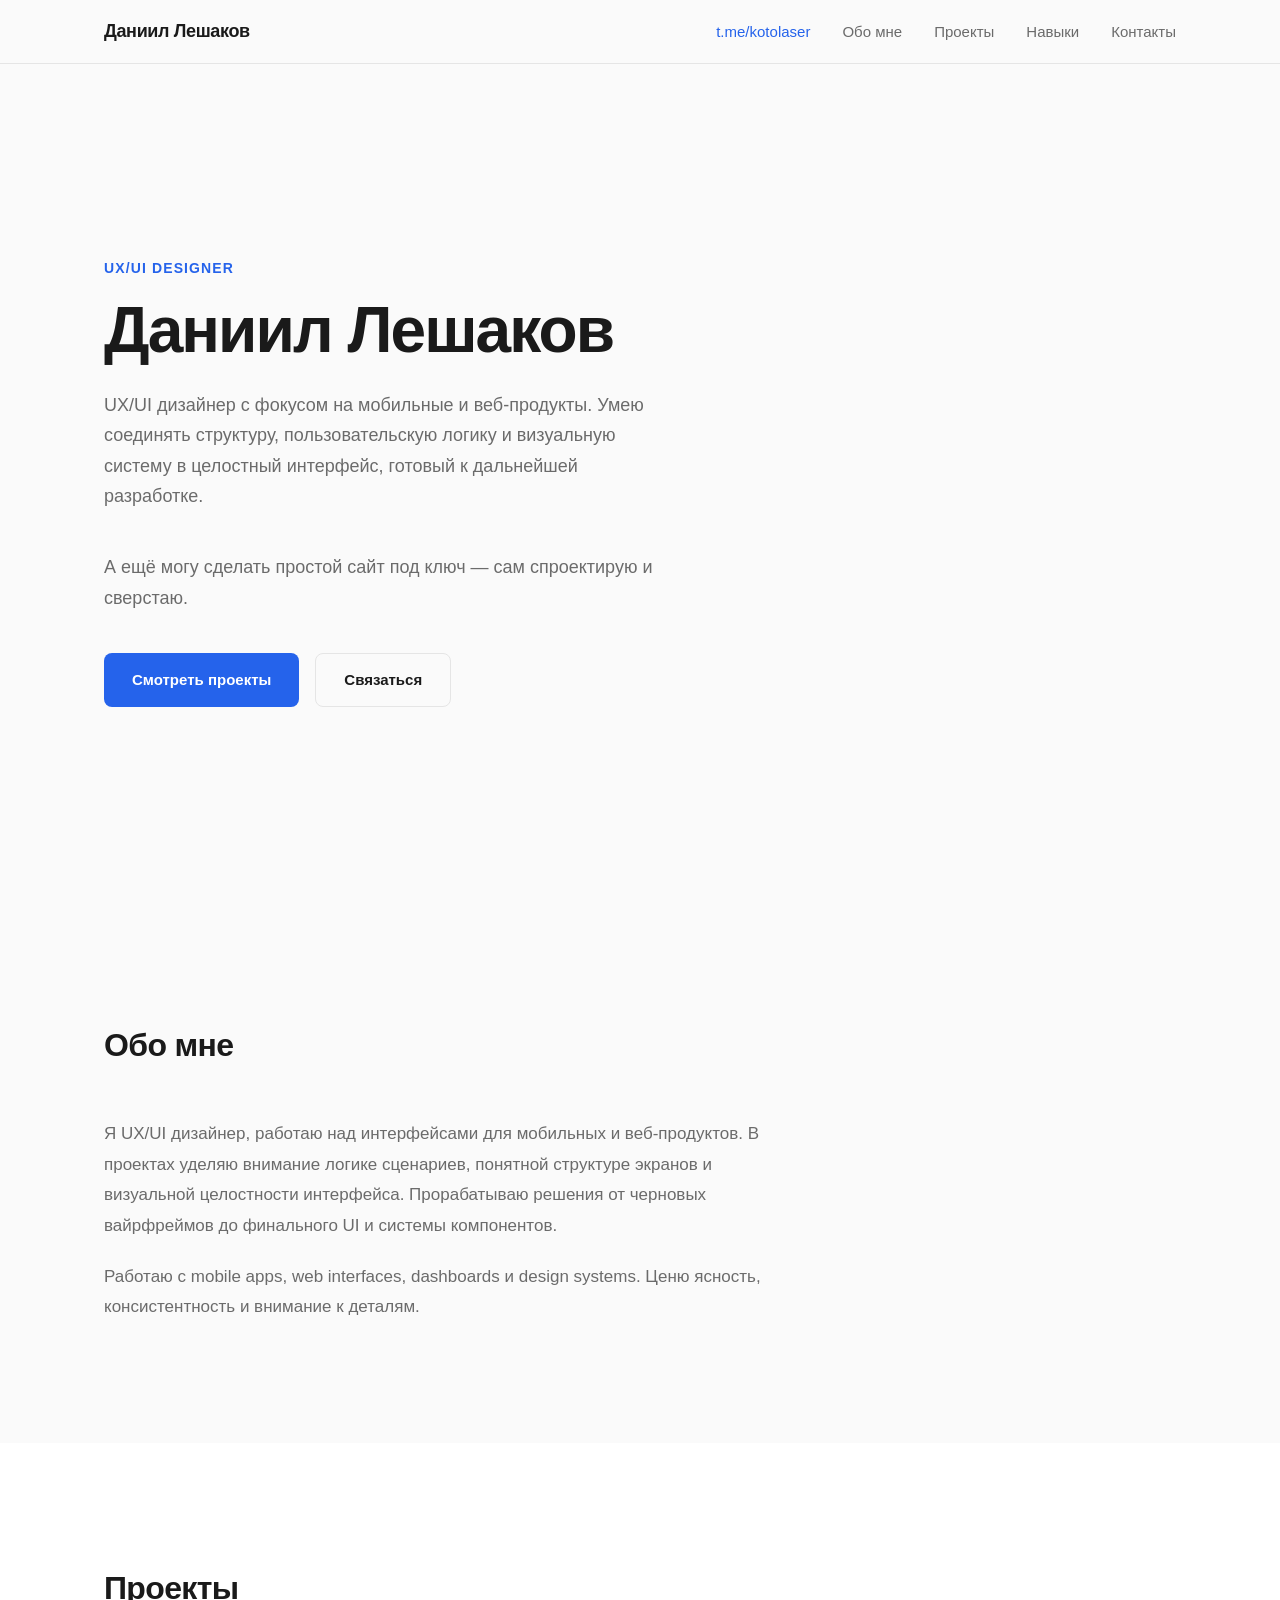
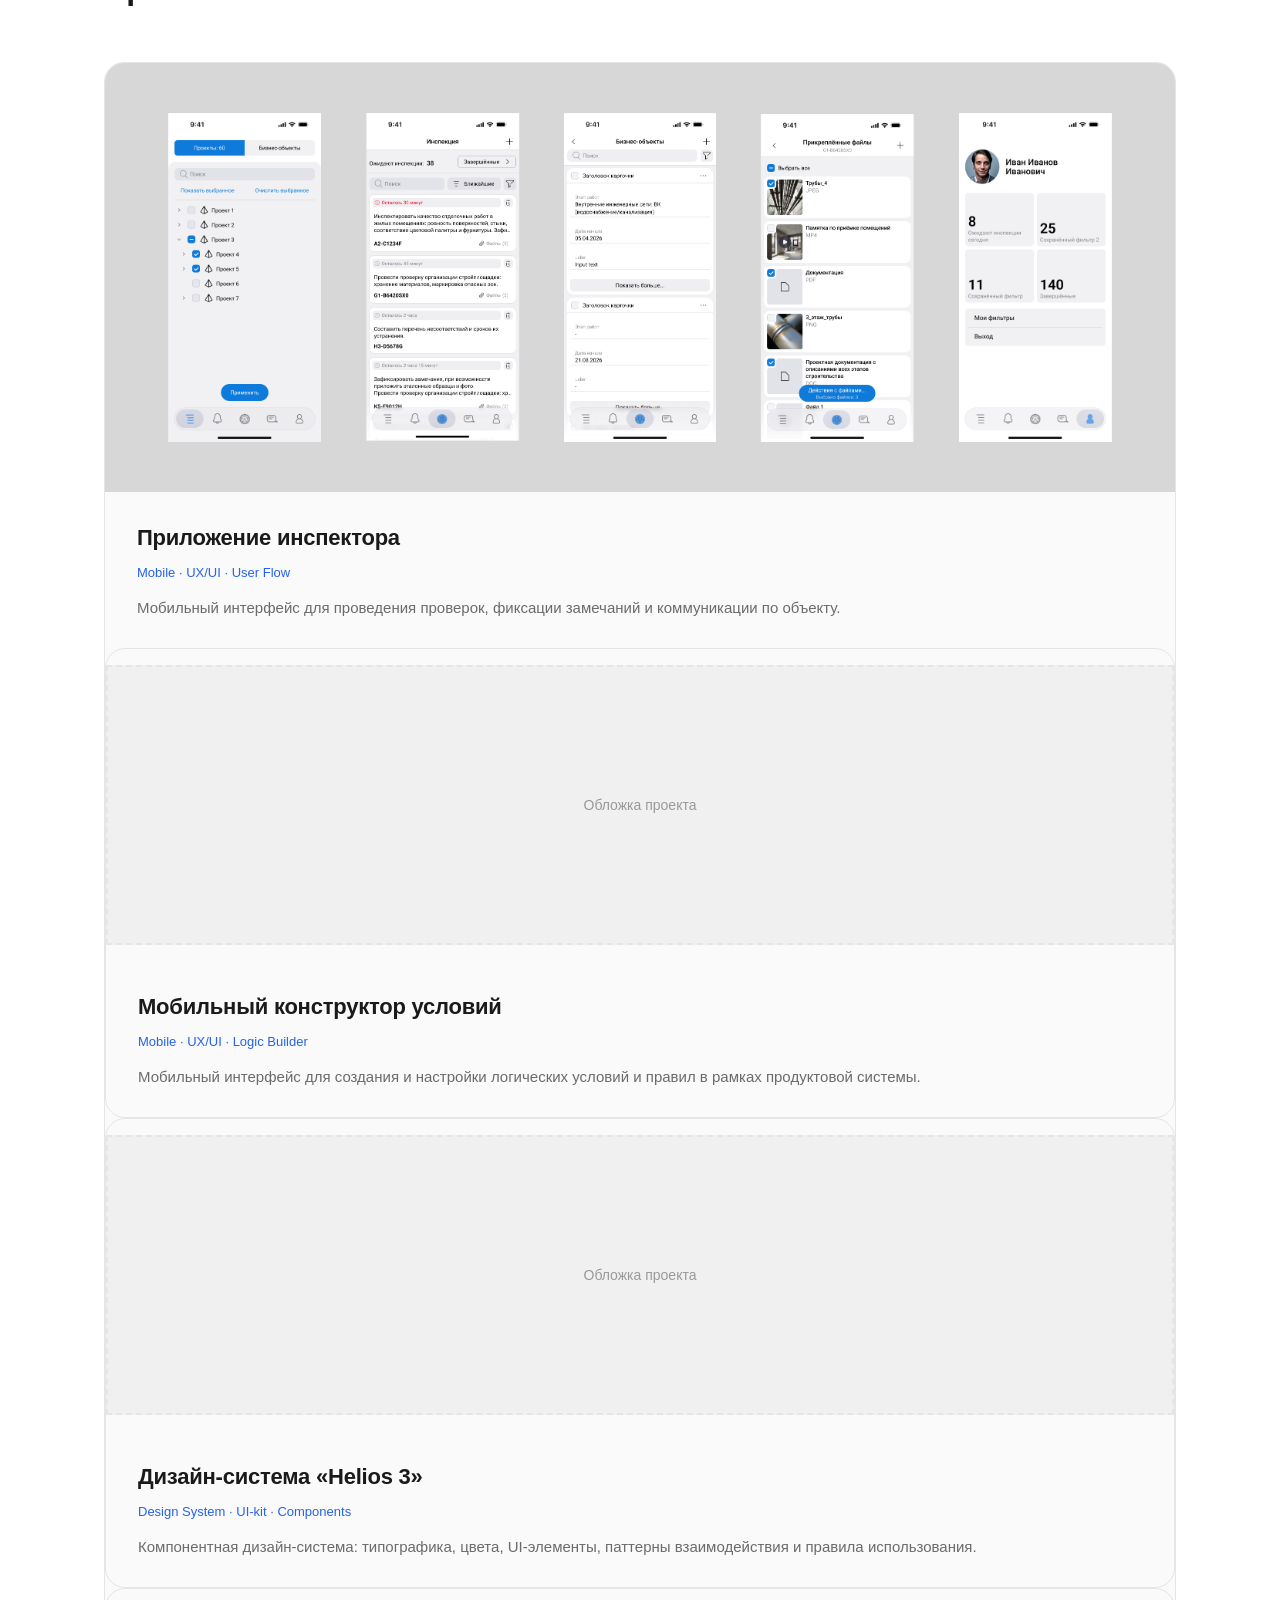
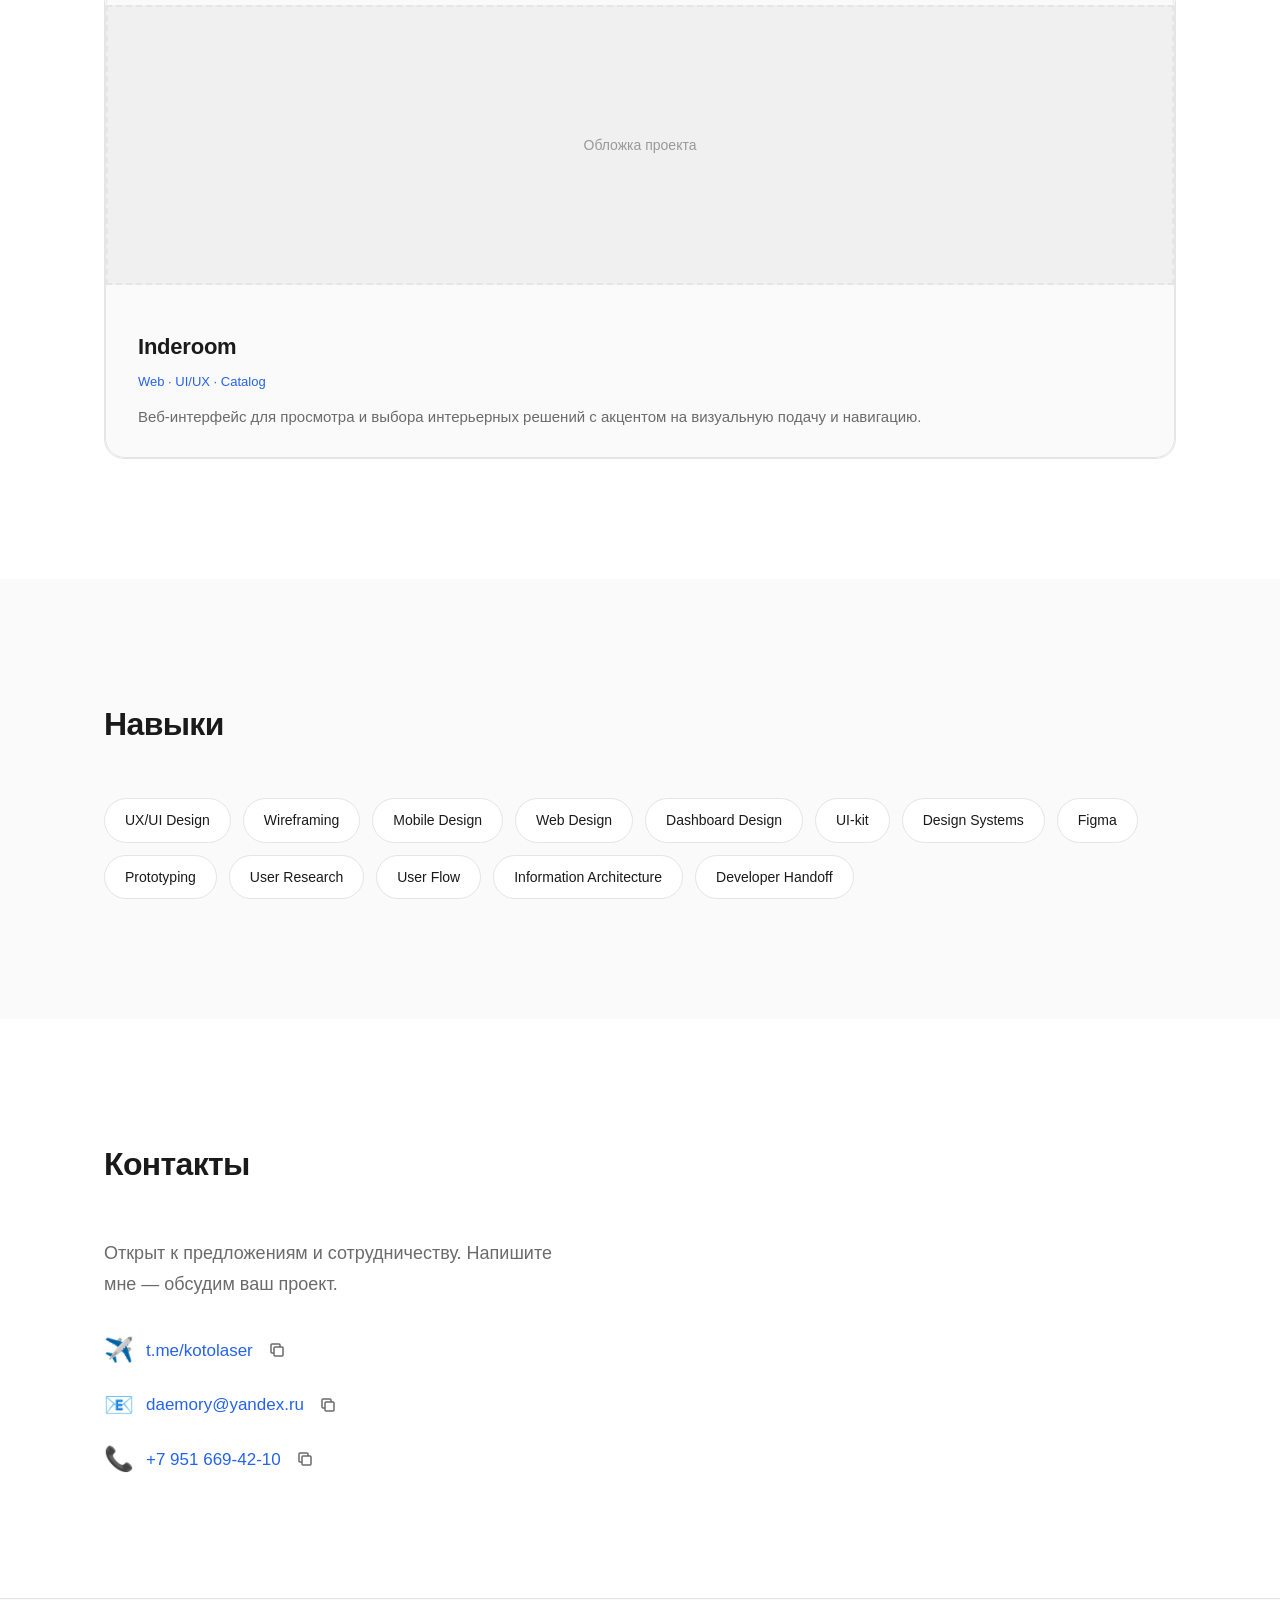
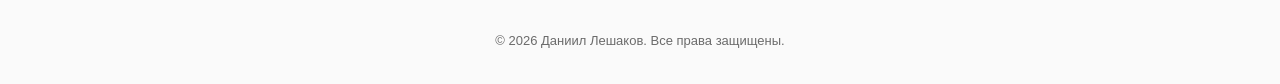
==== index.html @ 98c0d06c "Вставка картинок в кейс инспектора, стиль крестика лайтбокса под фуллскрин-иконку" ====
<!DOCTYPE html>
<html lang="ru">
<head>
  <meta charset="UTF-8">
  <meta name="viewport" content="width=device-width, initial-scale=1.0">
  <title>Даниил Лешаков — UX/UI Дизайнер</title>
  <link rel="stylesheet" href="styles.css">
</head>
<body>

  <!-- Navigation -->
  <nav class="nav" id="nav">
    <div class="nav__container">
      <a href="#hero" class="nav__logo">Даниил Лешаков</a>
      <ul class="nav__links" id="navLinks">
        <li><a href="https://t.me/kotolaser" target="_blank" rel="noopener" class="nav__link--accent">t.me/kotolaser</a></li>
        <li><a href="#about">Обо мне</a></li>
        <li><a href="#projects">Проекты</a></li>
        <li><a href="#skills">Навыки</a></li>
        <li><a href="#contacts">Контакты</a></li>
      </ul>
      <button class="nav__burger" id="navBurger" aria-label="Меню">
        <span></span>
        <span></span>
        <span></span>
      </button>
    </div>
  </nav>

  <!-- Hero -->
  <section class="hero" id="hero">
    <div class="hero__container">
      <p class="hero__label fade-in">UX/UI Designer</p>
      <h1 class="hero__title fade-in">Даниил Лешаков</h1>
      <p class="hero__desc fade-in">
        UX/UI дизайнер с фокусом на мобильные и веб-продукты.
        Умею соединять структуру, пользовательскую логику и визуальную систему
        в целостный интерфейс, готовый к дальнейшей разработке.
      </p>
      <p class="hero__desc fade-in">
        А ещё могу сделать простой сайт под ключ — сам спроектирую и сверстаю.
      </p>
      <div class="hero__actions fade-in">
        <a href="#projects" class="btn btn--primary">Смотреть проекты</a>
        <a href="#contacts" class="btn btn--outline">Связаться</a>
      </div>
    </div>
  </section>

  <!-- About -->
  <section class="about" id="about">
    <div class="container">
      <h2 class="section-title fade-in">Обо мне</h2>
      <div class="about__content fade-in">
        <p>
          Я UX/UI дизайнер, работаю над интерфейсами для мобильных и веб-продуктов.
          В проектах уделяю внимание логике сценариев, понятной структуре экранов
          и визуальной целостности интерфейса. Прорабатываю решения от черновых
          вайрфреймов до финального UI и системы компонентов.
        </p>
        <p>
          Работаю с mobile apps, web interfaces, dashboards и design systems.
          Ценю ясность, консистентность и внимание к деталям.
        </p>
      </div>
    </div>
  </section>

  <!-- Projects -->
  <section class="projects" id="projects">
    <div class="container">
      <h2 class="section-title fade-in">Проекты</h2>
      <div class="projects__grid">

        <!-- Project 1: Inspector App -->
        <div class="project-card fade-in" data-project="inspector">
          <div class="project-card__preview">
            <img src="img/case/inspector/Inspection cover.png" alt="Приложение инспектора">
          </div>
          <div class="project-card__info">
            <h3 class="project-card__title">Приложение инспектора</h3>
            <p class="project-card__tags">Mobile · UX/UI · User Flow</p>
            <p class="project-card__desc">
              Мобильный интерфейс для проведения проверок, фиксации замечаний
              и коммуникации по объекту.
            </p>
          </div>
          <div class="project-card__case" id="case-inspector">
            <div class="case">
              <div class="case__block">
                <h3 class="case__heading">Project Overview</h3>
                <p><strong>Приложение инспектора</strong> — мобильный интерфейс для проведения проверок, фиксации замечаний и коммуникации по объекту. Проект сфокусирован на полевом сценарии работы: пользователь должен быстро открыть задачу, изучить детали, зафиксировать проблему, прикрепить фотографии и продолжить обсуждение внутри приложения.</p>
                <p>Приложение построено на базе существующей ERP-системы, которая изначально работала только на десктопе. Моя задача — взять заложенную в ней логику продукта и на её основе спроектировать мобильное приложение под конкретный кейс заказчика.</p>
                <img data-src="img/case/inspector/Inspection more frames.png" alt="Общий вид приложения">
              </div>

              <div class="case__block">
                <h3 class="case__heading">Product Goal</h3>
                <p>Создать понятный и быстрый мобильный инструмент для инспектора, который помогает работать с проверками на месте: просматривать задачи, переходить в карточки, фиксировать результаты, добавлять визуальные материалы и отслеживать дальнейшую коммуникацию по замечаниям.</p>
              </div>

              <div class="case__block">
                <h3 class="case__heading">Design Task</h3>
                <p>Воплотить сценарий инспекции в мобильном интерфейсе. Сделать работу быстрой, а информацию - легко считываемой. Объединить в одном приложении несколько процессов: работу с задачами, фотофиксацию, просмотр деталей и коммуникацию.</p>
              </div>

              <div class="case__block">
                <h3 class="case__heading">My Role</h3>
                <ul>
                  <li>Собрал логику ключевых пользовательских сценариев</li>
                  <li>
                    Адаптировал логику десктопной ERP-системы в мобайл:
                    <ul>
                      <li>Бизнес-объекты — списком и фильтр задач по ним</li>
                      <li>Чаты</li>
                      <li>Просмотр файлов</li>
                    </ul>
                  </li>
                  <li>Добавил сценарий инспекции к адаптированным разделам системы</li>
                  <li>Спроектировал сценарий фотофиксации</li>
                  <li>Создал мобильные компоненты</li>
                  <li>Оформил взаимодействие с чатами</li>
                  <li>Собрал финальный UI мобильного приложения</li>
                </ul>
              </div>

              <div class="case__block">
                <h3 class="case__heading">Взаимодействие</h3>
                <ul>
                  <li><strong>Разработка:</strong> лид кор-команды — верифицировал структуру на предмет соответствия логике продукта, на базе которого делалась мобильная версия.</li>
                  <li><strong>Дизайн:</strong> лид дизайна — согласовывал UX, визуал и логику на соответствие сценариям, проверял качество адаптации.</li>
                  <li><strong>Дизайн-система:</strong> разработчик дизайн-системы — координация по мобильным компонентам.</li>
                  <li><strong>Менеджмент:</strong> согласовывал результаты на каждом этапе проекта.</li>
                </ul>
                <p>Раздел профиля и уведомлений реализовывался другим дизайнером после меня — эти экраны в кейсе не представлены.</p>
              </div>

              <div class="case__block">
                <h3 class="case__heading">User Flow</h3>
                <div class="flow-steps">
                  <div class="flow-step">
                    <div class="flow-step__number">1</div>
                    <div class="flow-step__body">
                      <h4 class="flow-step__title">Список задач</h4>
                      <p class="flow-step__desc">Просмотр активных проверок и выбор нужной</p>
                    </div>
                  </div>
                  <div class="flow-step">
                    <div class="flow-step__number">2</div>
                    <div class="flow-step__body">
                      <h4 class="flow-step__title">Карточка проверки</h4>
                      <p class="flow-step__desc">Детали, статус и связанные действия</p>
                    </div>
                  </div>
                  <div class="flow-step">
                    <div class="flow-step__number">3</div>
                    <div class="flow-step__body">
                      <h4 class="flow-step__title">Добавление замечания</h4>
                      <p class="flow-step__desc">Фиксация результата по пункту проверки</p>
                    </div>
                  </div>
                  <div class="flow-step">
                    <div class="flow-step__number">4</div>
                    <div class="flow-step__body">
                      <h4 class="flow-step__title">Фотофиксация</h4>
                      <div class="flow-step__branches">
                        <span class="flow-step__branch">📷 Камера</span>
                        <span class="flow-step__branch">🖼 Галерея</span>
                      </div>
                    </div>
                  </div>
                  <div class="flow-step">
                    <div class="flow-step__number">5</div>
                    <div class="flow-step__body">
                      <h4 class="flow-step__title">Подтверждение и сохранение</h4>
                      <p class="flow-step__desc">Вложение прикрепляется к замечанию</p>
                    </div>
                  </div>
                  <div class="flow-step flow-step--final">
                    <div class="flow-step__number">6</div>
                    <div class="flow-step__body">
                      <h4 class="flow-step__title">Обсуждение в комментариях</h4>
                      <p class="flow-step__desc">Коммуникация внутри контекста задачи</p>
                    </div>
                  </div>
                </div>
              </div>

              <div class="case__block">
                <h3 class="case__heading">Information Architecture</h3>
                <div class="case__grid-2">
                  <div>
                    <h4>Рабочие задачи</h4>
                    <ul>
                      <li>Список задач / замечаний</li>
                      <li>Переключение между состояниями</li>
                      <li>Переход в карточку</li>
                    </ul>
                  </div>
                  <div>
                    <h4>Карточка проверки</h4>
                    <ul>
                      <li>Основная информация</li>
                      <li>Описание и статус</li>
                      <li>Связанные действия</li>
                      <li>Комментарии</li>
                    </ul>
                  </div>
                  <div>
                    <h4>Работа с вложениями</h4>
                    <ul>
                      <li>Запуск камеры</li>
                      <li>Выбор из галереи</li>
                      <li>Просмотр файлов</li>
                      <li>Подтверждение добавления</li>
                    </ul>
                  </div>
                  <div>
                    <h4>Коммуникация</h4>
                    <ul>
                      <li>Список чатов</li>
                      <li>Диалог</li>
                      <li>Обсуждение по задаче</li>
                    </ul>
                </div>
              </div>

              <div class="case__block">
                <h3 class="case__heading">Key Scenarios</h3>
                <div class="case__grid-2">
                  <div>
                    <h4>Работа с задачей</h4>
                    <p>Инспектор открывает список задач, выбирает проверку и переходит в карточку с деталями, статусом и связанной информацией.</p>
                  </div>
                  <div>
                    <h4>Фиксация замечания</h4>
                    <p>Из карточки пользователь добавляет замечание, вносит информацию по результату проверки и сохраняет её в контексте задачи.</p>
                  </div>
                  <div>
                    <h4>Фотофиксация</h4>
                    <p>Пользователь прикладывает изображения через камеру или галерею, чтобы зафиксировать проблему визуально в момент осмотра.</p>
                  </div>
                  <div>
                    <h4>Коммуникация</h4>
                    <p>После фиксации замечания пользователь продолжает обсуждение внутри интерфейса, используя комментарии или чат.</p>
                  </div>
                </div>
                <img data-src="img/case/inspector/inspection key frames.png" alt="Ключевые экраны">
              </div>

              <div class="case__block">
                <h3 class="case__heading">UX Decisions</h3>
                <ul>
                  <li><strong>Быстрый доступ к действиям</strong> — основные действия доступны без длинных переходов и лишних уровней навигации</li>
                  <li><strong>Понятная структура экранов</strong> — каждый экран решает конкретную задачу: просмотр, фиксация, вложения или коммуникация</li>
                  <li><strong>Поддержка полевого сценария</strong> — интерфейс для использования в движении: читаемость, простая иерархия, короткие действия</li>
                  <li><strong>Связь задачи и обсуждения</strong> — коммуникация встроена в рабочий процесс, не существует отдельно от контекста</li>
                  <li><strong>Фото как часть процесса</strong> — добавление изображений не вторичная функция, а ключевой элемент фиксации результата</li>
                </ul>
              </div>

              <div class="case__block">
                <h3 class="case__heading">Outcome</h3>
                <p>Мобильный интерфейс, объединяющий несколько рабочих процессов инспектора в одном сценарии: просмотр задач, переход в карточку, фиксацию замечаний, добавление фотографий и дальнейшую коммуникацию по объекту. Проект показывает работу не только с визуальной частью, но и с логикой взаимодействия, последовательностью действий и организацией мобильного рабочего процесса.</p>
                <img data-src="img/case/inspector/inspection mobile full.png" alt="Финальный UI — Приложение инспектора">
              </div>

              <button class="case__collapse-btn" type="button">Свернуть</button>
            </div>
          </div>
        </div>

        <!-- Project 2: Mobile Constructor -->
        <div class="project-card fade-in" data-project="constructor">
          <div class="project-card__preview">
            <div class="placeholder placeholder--wide placeholder--cover">
              <span>Обложка проекта</span>
            </div>
          </div>
          <div class="project-card__info">
            <h3 class="project-card__title">Мобильный конструктор условий</h3>
            <p class="project-card__tags">Mobile · UX/UI · Logic Builder</p>
            <p class="project-card__desc">
              Мобильный интерфейс для создания и настройки логических условий
              и правил в рамках продуктовой системы.
            </p>
          </div>
          <div class="project-card__case" id="case-constructor">
            <div class="case">
              <div class="case__block">
                <h3 class="case__heading">О проекте</h3>
                <p>Проект мобильного интерфейса для конструирования логических условий. Пользователь создаёт правила и условия через визуальный интерфейс, без необходимости писать код.</p>
                <div class="placeholder placeholder--wide"><span>Общий вид приложения</span></div>
              </div>
              <div class="case__block">
                <h3 class="case__heading">Задача</h3>
                <p>Спроектировать понятный мобильный интерфейс для создания сложных логических конструкций. Сделать процесс настройки условий интуитивным и доступным для пользователей без технического бэкграунда.</p>
              </div>
              <div class="case__block">
                <h3 class="case__heading">Моя роль</h3>
                <ul>
                  <li>Проработал структуру экранов конструктора</li>
                  <li>Собрал логику добавления и редактирования условий</li>
                  <li>Спроектировал визуальный язык блоков и связей</li>
                  <li>Оформил финальный UI</li>
                </ul>
              </div>
              <div class="case__block">
                <h3 class="case__heading">Решение</h3>
                <p>Интерфейс построен на принципе визуальных блоков: каждое условие — отдельный элемент, который можно добавить, изменить или удалить. Логические операторы (И, ИЛИ) связывают блоки в единую структуру. Навигация между уровнями вложенности реализована через переходы между экранами.</p>
                <div class="placeholder placeholder--wide"><span>Ключевые экраны</span></div>
              </div>
              <div class="case__block">
                <h3 class="case__heading">Результат</h3>
                <p>Получился мобильный конструктор, в котором пользователь может последовательно создавать и редактировать логические условия без перегруженного интерфейса. Структура экранов поддерживает как простые, так и вложенные сценарии.</p>
              </div>

              <button class="case__collapse-btn" type="button">Свернуть</button>
            </div>
          </div>
        </div>

        <!-- Project 3: Helios 3 Design System -->
        <div class="project-card fade-in" data-project="helios">
          <div class="project-card__preview">
            <div class="placeholder placeholder--wide placeholder--cover">
              <span>Обложка проекта</span>
            </div>
          </div>
          <div class="project-card__info">
            <h3 class="project-card__title">Дизайн-система «Helios 3»</h3>
            <p class="project-card__tags">Design System · UI-kit · Components</p>
            <p class="project-card__desc">
              Компонентная дизайн-система: типографика, цвета, UI-элементы,
              паттерны взаимодействия и правила использования.
            </p>
          </div>
          <div class="project-card__case" id="case-helios">
            <div class="case">
              <div class="case__block">
                <h3 class="case__heading">О проекте</h3>
                <p>Дизайн-система «Helios 3» — набор компонентов, правил и паттернов для обеспечения визуальной целостности продуктов. Система покрывает типографику, цветовую палитру, UI-элементы и их состояния.</p>
                <div class="placeholder placeholder--wide"><span>Обзор системы</span></div>
              </div>
              <div class="case__block">
                <h3 class="case__heading">Задача</h3>
                <p>Создать единую систему компонентов, которая обеспечит консистентность интерфейсов, ускорит разработку новых экранов и упростит передачу макетов в разработку.</p>
              </div>
              <div class="case__block">
                <h3 class="case__heading">Моя роль</h3>
                <ul>
                  <li>Определил набор базовых компонентов</li>
                  <li>Разработал цветовую палитру и типографическую шкалу</li>
                  <li>Собрал UI-kit с состояниями элементов</li>
                  <li>Описал правила использования компонентов</li>
                </ul>
              </div>
              <div class="case__block">
                <h3 class="case__heading">Состав системы</h3>
                <div class="case__grid-2">
                  <div>
                    <h4>Типографика</h4>
                    <p>Иерархия заголовков, основной текст, вспомогательные стили, размеры и межстрочные интервалы.</p>
                  </div>
                  <div>
                    <h4>Цветовая палитра</h4>
                    <p>Основные, акцентные, семантические и нейтральные цвета с вариантами для светлой и тёмной тем.</p>
                  </div>
                  <div>
                    <h4>Компоненты</h4>
                    <p>Кнопки, поля ввода, карточки, навигация, модальные окна, тосты, чекбоксы, радиокнопки.</p>
                  </div>
                  <div>
                    <h4>Паттерны</h4>
                    <p>Формы, списки, таблицы, дашборды — типовые layouts и правила их построения.</p>
                  </div>
                </div>
                <div class="placeholder placeholder--wide"><span>UI-kit и компоненты</span></div>
              </div>
              <div class="case__block">
                <h3 class="case__heading">Результат</h3>
                <p>Система компонентов, которая обеспечивает визуальную целостность продуктов, ускоряет создание новых экранов и упрощает коммуникацию между дизайном и разработкой.</p>
              </div>

              <button class="case__collapse-btn" type="button">Свернуть</button>
            </div>
          </div>
        </div>

        <!-- Project 4: Inderoom -->
        <div class="project-card fade-in" data-project="inderoom">
          <div class="project-card__preview">
            <div class="placeholder placeholder--wide placeholder--cover">
              <span>Обложка проекта</span>
            </div>
          </div>
          <div class="project-card__info">
            <h3 class="project-card__title">Inderoom</h3>
            <p class="project-card__tags">Web · UI/UX · Catalog</p>
            <p class="project-card__desc">
              Веб-интерфейс для просмотра и выбора интерьерных решений
              с акцентом на визуальную подачу и навигацию.
            </p>
          </div>
          <div class="project-card__case" id="case-inderoom">
            <div class="case">
              <div class="case__block">
                <h3 class="case__heading">О проекте</h3>
                <p>Веб-проект с визуально насыщенной подачей контента. Интерфейс для просмотра, выбора и сравнения интерьерных решений с акцентом на визуальную подачу и удобную навигацию.</p>
                <div class="placeholder placeholder--wide"><span>Главная страница</span></div>
              </div>
              <div class="case__block">
                <h3 class="case__heading">Задача</h3>
                <p>Организовать контент так, чтобы пользователю было удобно просматривать подборки, переходить между категориями и быстро находить нужные решения без перегруженного интерфейса.</p>
              </div>
              <div class="case__block">
                <h3 class="case__heading">Моя роль</h3>
                <ul>
                  <li>Проработал структуру страниц</li>
                  <li>Выстроил логику каталога и карточек</li>
                  <li>Работал с визуальной иерархией</li>
                  <li>Оформил ключевые UI-блоки</li>
                </ul>
              </div>
              <div class="case__block">
                <h3 class="case__heading">Решение</h3>
                <p>Фокус на визуальной подаче контента, структуре карточек, читаемой композиции страниц и удобной навигации между разделами. Интерфейс достаточно нейтральный, чтобы акцент оставался на контенте, но при этом целостный и современный по визуальному языку.</p>
                <div class="placeholder placeholder--wide"><span>Каталог и карточки</span></div>
              </div>
              <div class="case__block">
                <h3 class="case__heading">Результат</h3>
                <p>Интерфейс, в котором визуальный контент подан аккуратно и системно, а сценарий просмотра и выбора выглядит понятным и последовательным.</p>
              </div>

              <button class="case__collapse-btn" type="button">Свернуть</button>
            </div>
          </div>
        </div>

      </div>
    </div>
  </section>

  <!-- Skills -->
  <section class="skills" id="skills">
    <div class="container">
      <h2 class="section-title fade-in">Навыки</h2>
      <div class="skills__grid fade-in">
        <span class="skill-tag">UX/UI Design</span>
        <span class="skill-tag">Wireframing</span>
        <span class="skill-tag">Mobile Design</span>
        <span class="skill-tag">Web Design</span>
        <span class="skill-tag">Dashboard Design</span>
        <span class="skill-tag">UI-kit</span>
        <span class="skill-tag">Design Systems</span>
        <span class="skill-tag">Figma</span>
        <span class="skill-tag">Prototyping</span>
        <span class="skill-tag">User Research</span>
        <span class="skill-tag">User Flow</span>
        <span class="skill-tag">Information Architecture</span>
        <span class="skill-tag">Developer Handoff</span>
      </div>
    </div>
  </section>

  <!-- Contacts -->
  <section class="contacts" id="contacts">
    <div class="container">
      <h2 class="section-title fade-in">Контакты</h2>
      <div class="contacts__content fade-in">
        <p class="contacts__text">
          Открыт к предложениям и сотрудничеству.
          Напишите мне — обсудим ваш проект.
        </p>
        <div class="contacts__links">
          <div class="contact-row">
            <a href="https://t.me/kotolaser" target="_blank" rel="noopener" class="contact-link">
              <span class="contact-link__icon">✈️</span>
              <span>t.me/kotolaser</span>
            </a>
            <button class="copy-btn" data-copy="t.me/kotolaser" aria-label="Копировать Telegram">
              <svg class="copy-icon" width="16" height="16" viewBox="0 0 16 16" fill="none" xmlns="http://www.w3.org/2000/svg">
                <rect x="5" y="5" width="9" height="9" rx="1" stroke="currentColor" stroke-width="1.5"/>
                <path d="M11 5V3C11 2.44772 10.5523 2 10 2H3C2.44772 2 2 2.44772 2 3V10C2 10.5523 2.44772 11 3 11H5" stroke="currentColor" stroke-width="1.5"/>
              </svg>
              <svg class="check-icon" width="16" height="16" viewBox="0 0 16 16" fill="none" xmlns="http://www.w3.org/2000/svg" style="display:none">
                <path d="M3 8L6.5 11.5L13 4.5" stroke="currentColor" stroke-width="1.5" stroke-linecap="round" stroke-linejoin="round"/>
              </svg>
            </button>
          </div>
          <div class="contact-row">
            <a href="mailto:daemory@yandex.ru" class="contact-link">
              <span class="contact-link__icon">📧</span>
              <span>daemory@yandex.ru</span>
            </a>
            <button class="copy-btn" data-copy="daemory@yandex.ru" aria-label="Копировать email">
              <svg class="copy-icon" width="16" height="16" viewBox="0 0 16 16" fill="none" xmlns="http://www.w3.org/2000/svg">
                <rect x="5" y="5" width="9" height="9" rx="1" stroke="currentColor" stroke-width="1.5"/>
                <path d="M11 5V3C11 2.44772 10.5523 2 10 2H3C2.44772 2 2 2.44772 2 3V10C2 10.5523 2.44772 11 3 11H5" stroke="currentColor" stroke-width="1.5"/>
              </svg>
              <svg class="check-icon" width="16" height="16" viewBox="0 0 16 16" fill="none" xmlns="http://www.w3.org/2000/svg" style="display:none">
                <path d="M3 8L6.5 11.5L13 4.5" stroke="currentColor" stroke-width="1.5" stroke-linecap="round" stroke-linejoin="round"/>
              </svg>
            </button>
          </div>
          <div class="contact-row">
            <a href="tel:+79516694210" class="contact-link">
              <span class="contact-link__icon">📞</span>
              <span>+7 951 669-42-10</span>
            </a>
            <button class="copy-btn" data-copy="+79516694210" aria-label="Копировать телефон">
              <svg class="copy-icon" width="16" height="16" viewBox="0 0 16 16" fill="none" xmlns="http://www.w3.org/2000/svg">
                <rect x="5" y="5" width="9" height="9" rx="1" stroke="currentColor" stroke-width="1.5"/>
                <path d="M11 5V3C11 2.44772 10.5523 2 10 2H3C2.44772 2 2 2.44772 2 3V10C2 10.5523 2.44772 11 3 11H5" stroke="currentColor" stroke-width="1.5"/>
              </svg>
              <svg class="check-icon" width="16" height="16" viewBox="0 0 16 16" fill="none" xmlns="http://www.w3.org/2000/svg" style="display:none">
                <path d="M3 8L6.5 11.5L13 4.5" stroke="currentColor" stroke-width="1.5" stroke-linecap="round" stroke-linejoin="round"/>
              </svg>
            </button>
          </div>
        </div>
      </div>
    </div>
  </section>

  <!-- Footer -->
  <footer class="footer">
    <div class="container">
      <p>&copy; 2026 Даниил Лешаков. Все права защищены.</p>
    </div>
  </footer>

  <!-- Lightbox -->
  <div class="lightbox" id="lightbox">
    <button class="lightbox__close" id="lightboxClose" type="button" aria-label="Закрыть">
      <svg width="24" height="24" viewBox="0 0 24 24" fill="none" stroke="currentColor" stroke-width="2.5" stroke-linecap="round">
        <line x1="18" y1="6" x2="6" y2="18"/>
        <line x1="6" y1="6" x2="18" y2="18"/>
      </svg>
    </button>
    <img class="lightbox__image" id="lightboxImage" src="" alt="">
  </div>

  <script src="script.js"></script>
</body>
</html>
---- styles.css ----
/* ===== Reset & Base ===== */
*,
*::before,
*::after {
  margin: 0;
  padding: 0;
  box-sizing: border-box;
}

:root {
  --color-bg: #FAFAFA;
  --color-surface: #FFFFFF;
  --color-text: #1A1A1A;
  --color-text-secondary: #6B6B6B;
  --color-accent: #2563EB;
  --color-accent-hover: #1D4ED8;
  --color-border: #E5E5E5;
  --color-placeholder: #F0F0F0;
  --color-placeholder-text: #999999;
  --font-stack: -apple-system, BlinkMacSystemFont, 'Segoe UI', Roboto, 'Helvetica Neue', Arial, sans-serif;
  --max-width: 1120px;
  --nav-height: 64px;
  --radius: 20px;
  --radius-sm: 8px;
  --transition: 0.3s ease;
}

html {
  scroll-behavior: smooth;
  scroll-padding-top: var(--nav-height);
}

body {
  font-family: var(--font-stack);
  background: var(--color-bg);
  color: var(--color-text);
  line-height: 1.6;
  -webkit-font-smoothing: antialiased;
  -moz-osx-font-smoothing: grayscale;
}

a {
  color: inherit;
  text-decoration: none;
}

ul {
  list-style: none;
}

img {
  max-width: 100%;
  display: block;
}

.container {
  max-width: var(--max-width);
  margin: 0 auto;
  padding: 0 24px;
}

.section-title {
  font-size: 2rem;
  font-weight: 700;
  letter-spacing: -0.02em;
  margin-bottom: 48px;
}

/* ===== Fade-in Animation ===== */
.fade-in {
  opacity: 0;
  transform: translateY(24px);
  transition: opacity 0.6s ease, transform 0.6s ease;
}

.fade-in.visible {
  opacity: 1;
  transform: translateY(0);
}

/* ===== Navigation ===== */
.nav {
  position: fixed;
  top: 0;
  left: 0;
  right: 0;
  height: var(--nav-height);
  background: rgba(250, 250, 250, 0.92);
  backdrop-filter: blur(12px);
  -webkit-backdrop-filter: blur(12px);
  border-bottom: 1px solid var(--color-border);
  z-index: 100;
  transition: box-shadow var(--transition);
}

.nav.scrolled {
  box-shadow: 0 1px 8px rgba(0, 0, 0, 0.06);
}

.nav__container {
  max-width: var(--max-width);
  margin: 0 auto;
  padding: 0 24px;
  display: flex;
  align-items: center;
  justify-content: space-between;
  height: 100%;
}

.nav__logo {
  font-size: 1.125rem;
  font-weight: 700;
  letter-spacing: -0.02em;
  color: var(--color-text);
}

.nav__links {
  display: flex;
  gap: 32px;
}

.nav__links a {
  font-size: 0.9375rem;
  font-weight: 500;
  color: var(--color-text-secondary);
  transition: color var(--transition);
}

.nav__links a:hover {
  color: var(--color-text);
}

.nav__link--accent {
  color: var(--color-accent) !important;
}

.nav__link--accent:hover {
  color: var(--color-accent-hover) !important;
}

.nav__burger {
  display: none;
  flex-direction: column;
  gap: 5px;
  background: none;
  border: none;
  cursor: pointer;
  padding: 4px;
}

.nav__burger span {
  display: block;
  width: 24px;
  height: 2px;
  background: var(--color-text);
  border-radius: 2px;
  transition: transform var(--transition), opacity var(--transition);
}

.nav__burger.active span:nth-child(1) {
  transform: translateY(7px) rotate(45deg);
}

.nav__burger.active span:nth-child(2) {
  opacity: 0;
}

.nav__burger.active span:nth-child(3) {
  transform: translateY(-7px) rotate(-45deg);
}

/* ===== Hero ===== */
.hero {
  min-height: 100vh;
  display: flex;
  align-items: center;
  padding-top: var(--nav-height);
}

.hero__container {
  max-width: var(--max-width);
  margin: 0 auto;
  padding: 0 24px;
  width: 100%;
}

.hero__label {
  font-size: 0.875rem;
  font-weight: 600;
  text-transform: uppercase;
  letter-spacing: 0.08em;
  color: var(--color-accent);
  margin-bottom: 16px;
}

.hero__title {
  font-size: clamp(2.5rem, 6vw, 4rem);
  font-weight: 700;
  letter-spacing: -0.03em;
  line-height: 1.1;
  margin-bottom: 24px;
}

.hero__desc {
  font-size: 1.125rem;
  color: var(--color-text-secondary);
  max-width: 560px;
  line-height: 1.7;
  margin-bottom: 40px;
}

.hero__actions {
  display: flex;
  gap: 16px;
  flex-wrap: wrap;
}

/* ===== Buttons ===== */
.btn {
  display: inline-flex;
  align-items: center;
  padding: 14px 28px;
  font-size: 0.9375rem;
  font-weight: 600;
  border-radius: var(--radius-sm);
  transition: all var(--transition);
  cursor: pointer;
  border: none;
}

.btn--primary {
  background: var(--color-accent);
  color: #fff;
}

.btn--primary:hover {
  background: var(--color-accent-hover);
}

.btn--outline {
  background: transparent;
  color: var(--color-text);
  border: 1.5px solid var(--color-border);
}

.btn--outline:hover {
  border-color: var(--color-text);
}

/* ===== About ===== */
.about {
  padding: 120px 0;
}

.about__content {
  max-width: 680px;
}

.about__content p {
  font-size: 1.0625rem;
  color: var(--color-text-secondary);
  line-height: 1.8;
  margin-bottom: 20px;
}

.about__content p:last-child {
  margin-bottom: 0;
}

/* ===== Projects ===== */
.projects {
  padding: 120px 0;
  background: var(--color-surface);
}

.projects__grid {
  display: flex;
  flex-direction: column;
  gap: 32px;
}

.project-card {
  background: var(--color-bg);
  border-radius: var(--radius);
  overflow: hidden;
  border: 1px solid var(--color-border);
  transition: box-shadow var(--transition);
}

.project-card:hover {
  box-shadow: 0 4px 24px rgba(0, 0, 0, 0.06);
}

.project-card__preview {
  cursor: pointer;
}

.project-card__info {
  padding: 28px 32px;
  cursor: pointer;
}

.project-card__title {
  font-size: 1.375rem;
  font-weight: 700;
  letter-spacing: -0.01em;
  margin-bottom: 8px;
}

.project-card__tags {
  font-size: 0.8125rem;
  font-weight: 500;
  color: var(--color-accent);
  margin-bottom: 12px;
}

.project-card__desc {
  font-size: 0.9375rem;
  color: var(--color-text-secondary);
  line-height: 1.6;
}

.project-card__case {
  max-height: 0;
  overflow: hidden;
  transition: max-height 0.5s ease;
}

.project-card__case.open {
  max-height: none;
}

/* ===== Case ===== */
.case {
  padding: 0 32px 40px;
}

.case__block {
  margin-bottom: 48px;
}

.case__block:last-child {
  margin-bottom: 0;
}

.case__heading {
  font-size: 1.125rem;
  font-weight: 700;
  margin-bottom: 16px;
  padding-bottom: 12px;
  border-bottom: 1px solid var(--color-border);
}

.case__block p {
  font-size: 0.9375rem;
  color: var(--color-text-secondary);
  line-height: 1.7;
  margin-bottom: 16px;
}

.case__block ul {
  list-style: disc;
  padding-left: 20px;
  margin-bottom: 16px;
}

.case__block ul ul {
  margin-top: 8px;
  margin-bottom: 0;
  padding-left: 20px;
}

.case__block ul li {
  font-size: 0.9375rem;
  color: var(--color-text-secondary);
  line-height: 1.7;
  margin-bottom: 4px;
}

.case__block h4 {
  font-size: 0.9375rem;
  font-weight: 600;
  margin-bottom: 8px;
  color: var(--color-text);
}

/* ===== User Flow Steps ===== */
.flow-steps {
  display: flex;
  flex-direction: column;
}

.flow-step {
  display: flex;
  gap: 16px;
  padding: 18px 0 20px 28px;
  margin-left: 18px;
  position: relative;
}

.flow-step::before,
.flow-step::after {
  content: '';
  position: absolute;
  left: -1px;
  width: 2px;
  background: var(--color-border);
}

.flow-step::before {
  top: 0;
  height: 30px;
}

.flow-step:first-child::before {
  display: none;
}

.flow-step::after {
  top: 30px;
  bottom: 0;
}

.flow-step:last-child::after {
  display: none;
}

.flow-step--final {
  padding-bottom: 0;
}

.flow-step__number {
  position: absolute;
  left: -19px;
  top: 12px;
  width: 36px;
  height: 36px;
  border-radius: 50%;
  background: var(--color-accent);
  color: #fff;
  font-size: 0.875rem;
  font-weight: 600;
  display: flex;
  align-items: center;
  justify-content: center;
  z-index: 1;
  flex-shrink: 0;
}

.flow-step__body {
  flex: 1;
}

.flow-step__title {
  font-size: 0.9375rem;
  font-weight: 600;
  color: var(--color-text);
  margin-bottom: 4px;
}

.flow-step__desc {
  font-size: 0.875rem;
  color: var(--color-text-secondary);
  line-height: 1.5;
}

.flow-step__branches {
  display: flex;
  gap: 8px;
  margin-top: 8px;
  flex-wrap: wrap;
}

.flow-step__branch {
  display: inline-flex;
  align-items: center;
  gap: 6px;
  padding: 4px 12px;
  background: var(--color-placeholder);
  border-radius: 999px;
  font-size: 0.8125rem;
  color: var(--color-text-secondary);
}

.case__grid-2 {
  display: grid;
  grid-template-columns: 1fr 1fr;
  gap: 24px;
  margin-bottom: 24px;
}

.case__collapse-btn {
  display: block;
  margin: 32px auto 0;
  padding: 12px 32px;
  font-size: 0.875rem;
  font-weight: 600;
  font-family: var(--font-stack);
  color: var(--color-text-secondary);
  background: transparent;
  border: 1.5px solid var(--color-border);
  border-radius: var(--radius-sm);
  cursor: pointer;
  transition: all var(--transition);
}

.case__collapse-btn:hover {
  border-color: var(--color-text);
  color: var(--color-text);
}

/* ===== Placeholder ===== */
.placeholder {
  background: var(--color-placeholder);
  border: 2px dashed var(--color-border);
  border-radius: var(--radius-sm);
  display: flex;
  align-items: center;
  justify-content: center;
  min-height: 200px;
  margin: 16px 0;
  padding: 24px;
}

.placeholder span {
  font-size: 0.875rem;
  font-weight: 500;
  color: var(--color-placeholder-text);
  text-align: center;
}

.placeholder--wide {
  min-height: 280px;
}

.placeholder--cover {
  border-radius: 0;
}

/* Images inside case blocks */
.case__block .img-wrap {
  position: relative;
  width: 100%;
}

.case__block .img-wrap__icon {
  position: absolute;
  top: 12px;
  right: 12px;
  width: 32px;
  height: 32px;
  display: flex;
  align-items: center;
  justify-content: center;
  background: rgba(0, 0, 0, 0.3);
  border-radius: 12px;
  pointer-events: none;
}

.case__block .img-wrap__icon svg {
  width: 24px;
  height: 24px;
  display: block;
}

.case__block img {
  width: 100%;
  border-radius: 20px;
  cursor: zoom-in;
}

/* ===== Lightbox ===== */
.lightbox {
  position: fixed;
  top: 0;
  left: 0;
  width: 100%;
  height: 100%;
  background: rgba(0, 0, 0, 0.9);
  z-index: 1000;
  display: flex;
  align-items: center;
  justify-content: center;
  opacity: 0;
  visibility: hidden;
  cursor: zoom-out;
  touch-action: manipulation;
  transition: opacity 0.3s ease, visibility 0.3s ease;
}

.lightbox--active {
  opacity: 1;
  visibility: visible;
}

.lightbox__image {
  max-width: 90vw;
  max-height: 90vh;
  object-fit: contain;
  cursor: grab;
  touch-action: manipulation;
  user-select: none;
  -webkit-user-drag: none;
  transition: transform 0.2s ease;
}

.lightbox__image--dragging {
  cursor: grabbing;
  transition: none;
}

.lightbox__close {
  position: fixed;
  top: 16px;
  right: 16px;
  z-index: 1001;
  width: 44px;
  height: 44px;
  display: flex;
  align-items: center;
  justify-content: center;
  background: rgba(0, 0, 0, 0.3);
  border: none;
  border-radius: 12px;
  color: #fff;
  cursor: pointer;
  transition: background 0.2s ease;
}

.lightbox__close:hover {
  background: rgba(0, 0, 0, 0.5);
}

/* ===== Skills ===== */
.skills {
  padding: 120px 0;
}

.skills__grid {
  display: flex;
  flex-wrap: wrap;
  gap: 12px;
}

.skill-tag {
  display: inline-block;
  padding: 10px 20px;
  font-size: 0.875rem;
  font-weight: 500;
  background: var(--color-surface);
  border: 1px solid var(--color-border);
  border-radius: 100px;
  transition: all var(--transition);
}

.skill-tag:hover {
  border-color: var(--color-accent);
  color: var(--color-accent);
}

/* ===== Contacts ===== */
.contacts {
  padding: 120px 0;
  background: var(--color-surface);
}

.contacts__text {
  font-size: 1.125rem;
  color: var(--color-text-secondary);
  max-width: 480px;
  line-height: 1.7;
  margin-bottom: 32px;
}

.contacts__links {
  display: flex;
  flex-direction: column;
  gap: 16px;
}

.contact-link {
  display: inline-flex;
  align-items: center;
  gap: 12px;
  font-size: 1.0625rem;
  font-weight: 500;
  color: var(--color-accent);
  transition: color var(--transition);
}

.contact-link:hover {
  color: var(--color-accent-hover);
}

.contact-link__icon {
  font-size: 1.5rem;
}

.contact-row {
  display: flex;
  align-items: center;
  gap: 12px;
}

.copy-btn {
  display: inline-flex;
  align-items: center;
  justify-content: center;
  background: transparent;
  border: none;
  padding: 4px;
  cursor: pointer;
  color: var(--color-text-secondary);
  transition: color var(--transition);
}

.copy-btn:hover {
  color: var(--color-accent);
}

.copy-btn svg {
  width: 16px;
  height: 16px;
}

/* ===== Footer ===== */
.footer {
  padding: 32px 0;
  border-top: 1px solid var(--color-border);
}

.footer p {
  font-size: 0.8125rem;
  color: var(--color-text-secondary);
  text-align: center;
}

/* ===== Responsive: Tablet ===== */
@media (max-width: 1024px) {
  .case__grid-2 {
    grid-template-columns: 1fr;
    gap: 20px;
  }
}

/* ===== Responsive: Mobile ===== */
@media (max-width: 768px) {
  :root {
    --nav-height: 56px;
  }

  .section-title {
    font-size: 1.625rem;
    margin-bottom: 32px;
  }

  .nav__links {
    position: fixed;
    top: var(--nav-height);
    height: fit-content;
    left: 0;
    right: 0;
    bottom: 0;
    flex-direction: column;
    align-items: center;
    justify-content: flex-start;
    gap: 28px;
    padding-top: 32px;
    padding-bottom: 32px;
    background: #FFFFFF;
    box-shadow: 0 4px 24px rgba(0, 0, 0, 0.08);
    opacity: 0;
    visibility: hidden;
    transition: opacity var(--transition), visibility var(--transition);
  }

  .nav__links.open {
    opacity: 1;
    visibility: visible;
  }

  .nav__links a {
    font-size: 1.125rem;
  }

  .nav__burger {
    display: flex;
  }

  .hero {
    min-height: auto;
    padding: 120px 0 80px;
  }

  .hero__title {
    font-size: 2.25rem;
  }

  .hero__desc {
    font-size: 1rem;
  }

  .hero__actions {
    flex-direction: column;
  }

  .btn {
    justify-content: center;
  }

  .about,
  .projects,
  .skills,
  .contacts {
    padding: 80px 0;
  }

  .project-card__info {
    padding: 20px 20px;
  }

  .project-card__title {
    font-size: 1.125rem;
  }

  .case {
    padding: 0 20px 32px;
  }

  .case__heading {
    font-size: 1rem;
  }

  .placeholder--wide {
    min-height: 200px;
  }

  .contacts__links {
    gap: 12px;
  }
}
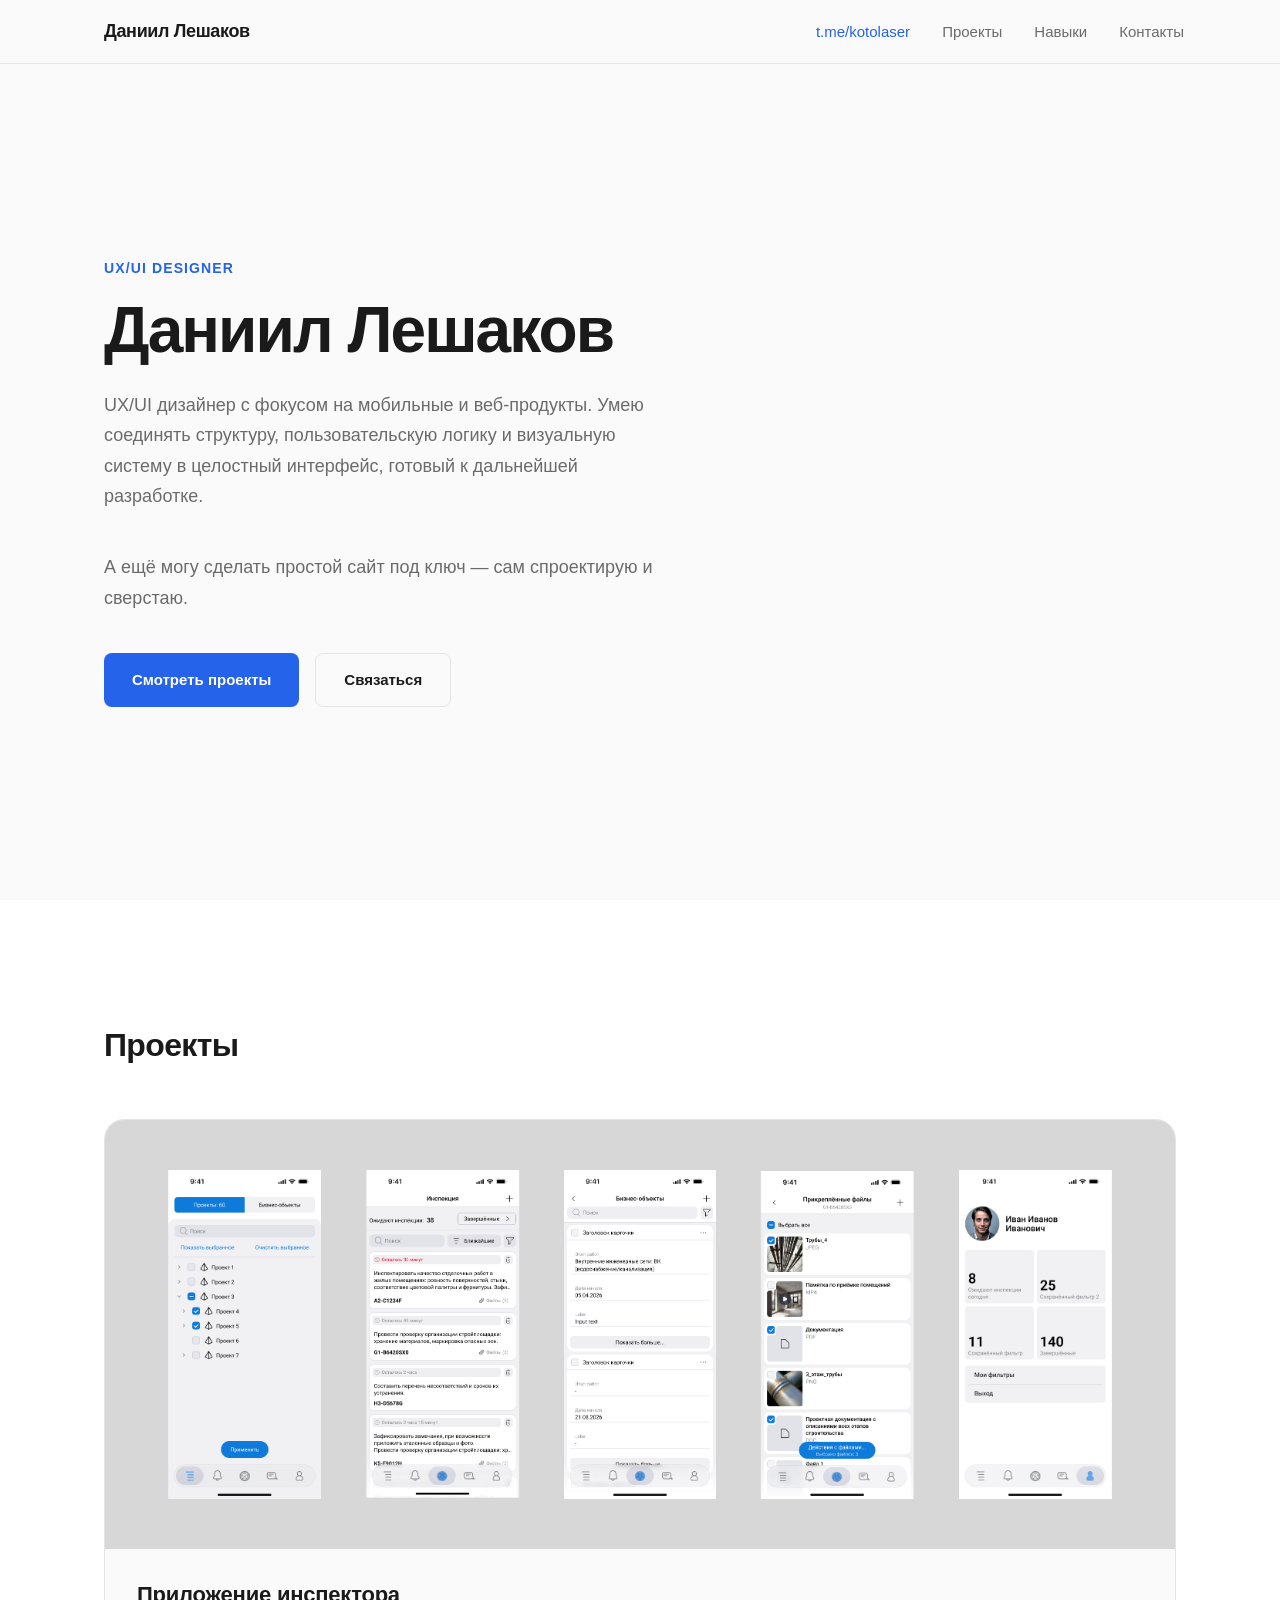
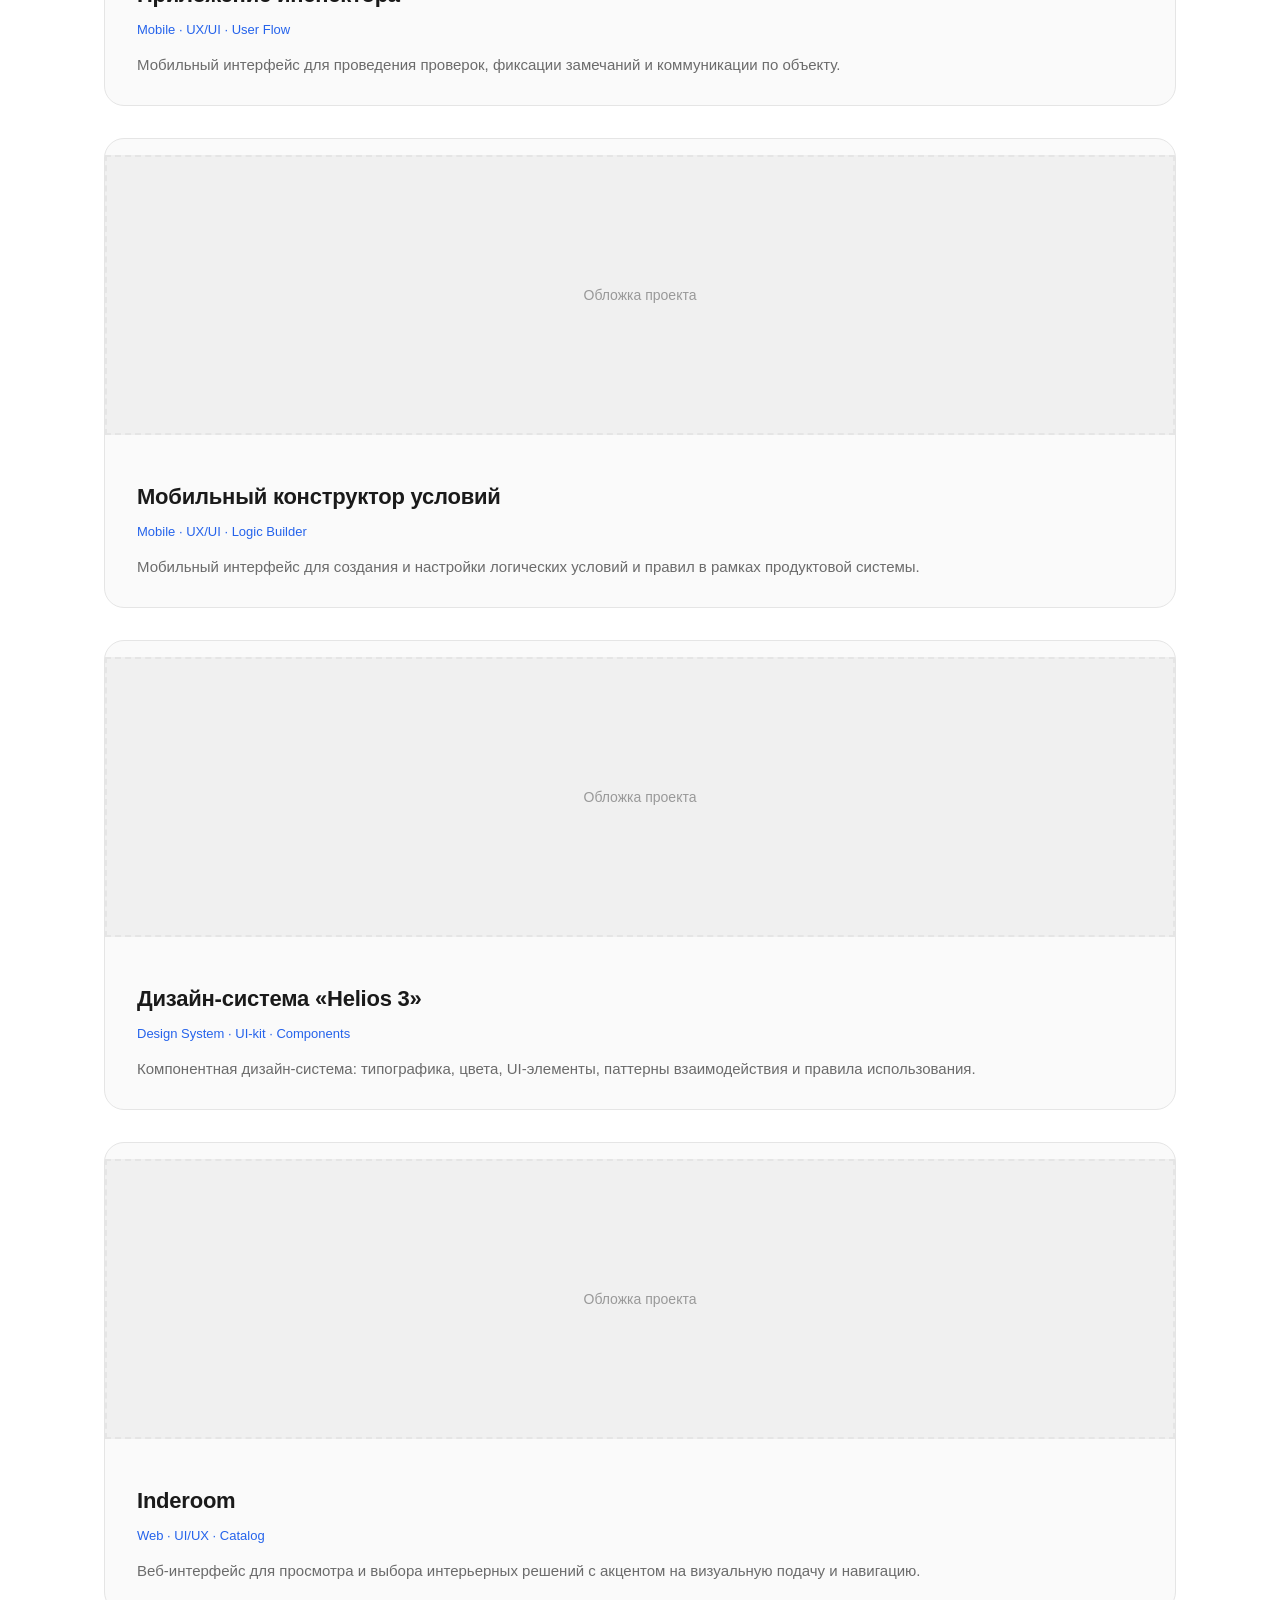
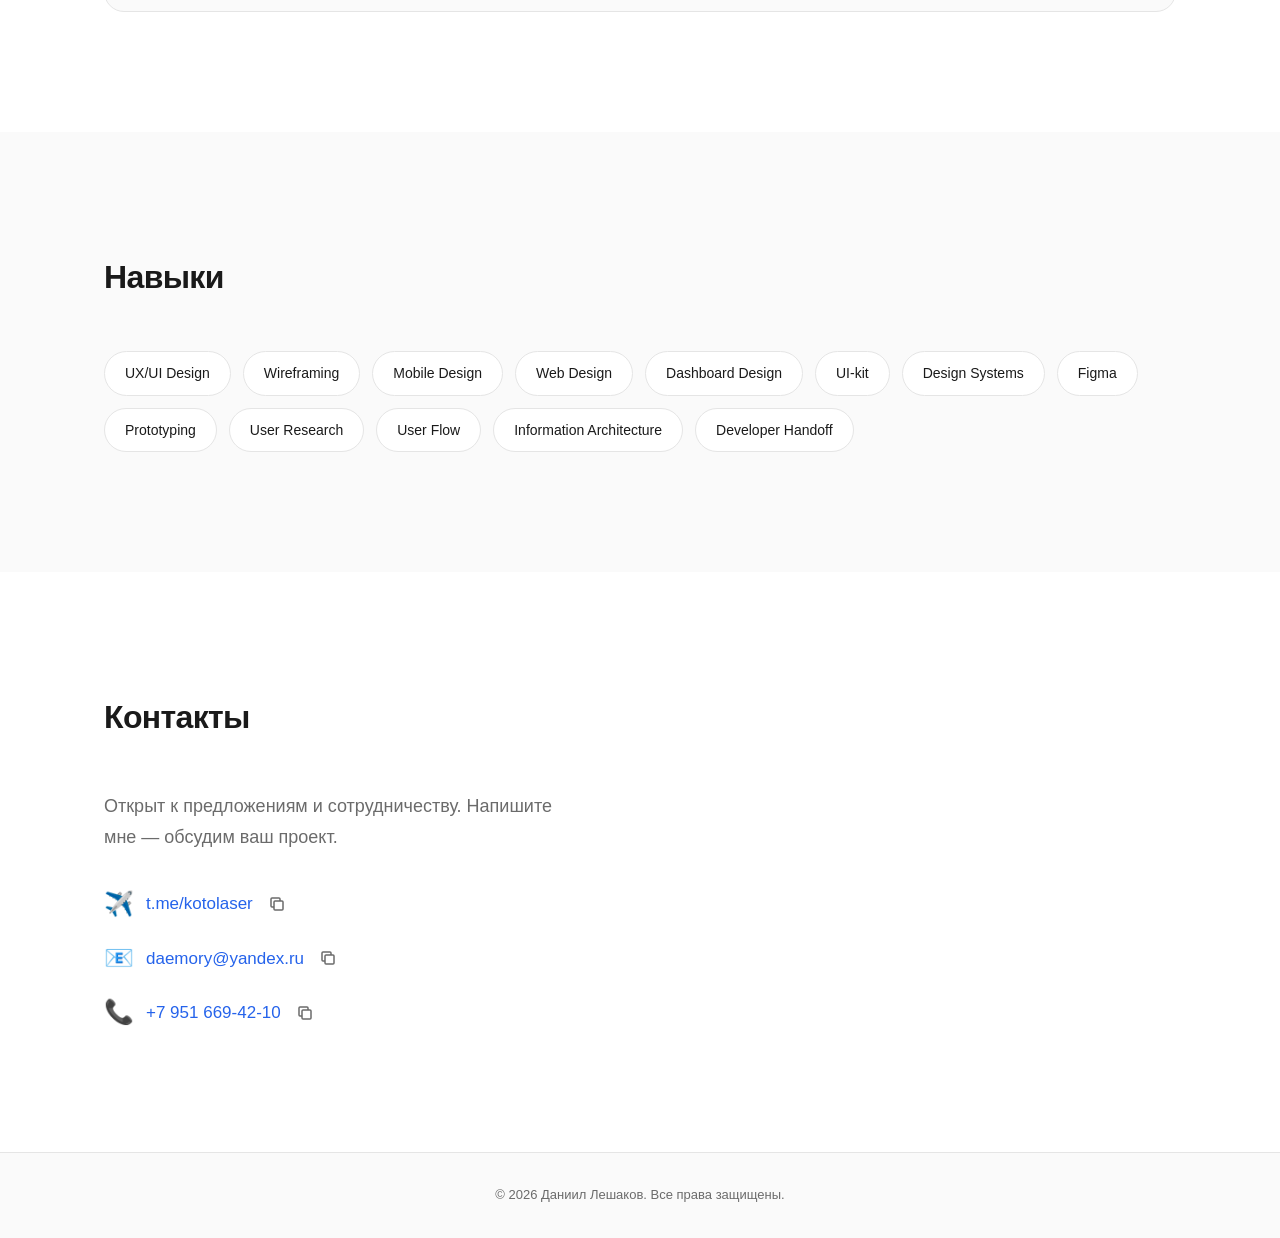
==== commit fc45984a: "remove обо мне, mobile paddings" ====
--- a/index.html
+++ b/index.html
@@ -14,7 +14,6 @@
       <a href="#hero" class="nav__logo">Даниил Лешаков</a>
       <ul class="nav__links" id="navLinks">
         <li><a href="https://t.me/kotolaser" target="_blank" rel="noopener" class="nav__link--accent">t.me/kotolaser</a></li>
-        <li><a href="#about">Обо мне</a></li>
         <li><a href="#projects">Проекты</a></li>
         <li><a href="#skills">Навыки</a></li>
         <li><a href="#contacts">Контакты</a></li>
@@ -47,25 +46,6 @@
     </div>
   </section>
 
-  <!-- About -->
-  <section class="about" id="about">
-    <div class="container">
-      <h2 class="section-title fade-in">Обо мне</h2>
-      <div class="about__content fade-in">
-        <p>
-          Я UX/UI дизайнер, работаю над интерфейсами для мобильных и веб-продуктов.
-          В проектах уделяю внимание логике сценариев, понятной структуре экранов
-          и визуальной целостности интерфейса. Прорабатываю решения от черновых
-          вайрфреймов до финального UI и системы компонентов.
-        </p>
-        <p>
-          Работаю с mobile apps, web interfaces, dashboards и design systems.
-          Ценю ясность, консистентность и внимание к деталям.
-        </p>
-      </div>
-    </div>
-  </section>
-
   <!-- Projects -->
   <section class="projects" id="projects">
     <div class="container">
@@ -88,24 +68,24 @@
           <div class="project-card__case" id="case-inspector">
             <div class="case">
               <div class="case__block">
-                <h3 class="case__heading">Project Overview</h3>
+                <h3 class="case__heading">Обзор проекта</h3>
                 <p><strong>Приложение инспектора</strong> — мобильный интерфейс для проведения проверок, фиксации замечаний и коммуникации по объекту. Проект сфокусирован на полевом сценарии работы: пользователь должен быстро открыть задачу, изучить детали, зафиксировать проблему, прикрепить фотографии и продолжить обсуждение внутри приложения.</p>
                 <p>Приложение построено на базе существующей ERP-системы, которая изначально работала только на десктопе. Моя задача — взять заложенную в ней логику продукта и на её основе спроектировать мобильное приложение под конкретный кейс заказчика.</p>
                 <img data-src="img/case/inspector/Inspection more frames.png" alt="Общий вид приложения">
               </div>
 
               <div class="case__block">
-                <h3 class="case__heading">Product Goal</h3>
+                <h3 class="case__heading">Цель продукта</h3>
                 <p>Создать понятный и быстрый мобильный инструмент для инспектора, который помогает работать с проверками на месте: просматривать задачи, переходить в карточки, фиксировать результаты, добавлять визуальные материалы и отслеживать дальнейшую коммуникацию по замечаниям.</p>
               </div>
 
               <div class="case__block">
-                <h3 class="case__heading">Design Task</h3>
+                <h3 class="case__heading">Дизайн-задача</h3>
                 <p>Воплотить сценарий инспекции в мобильном интерфейсе. Сделать работу быстрой, а информацию - легко считываемой. Объединить в одном приложении несколько процессов: работу с задачами, фотофиксацию, просмотр деталей и коммуникацию.</p>
               </div>
 
               <div class="case__block">
-                <h3 class="case__heading">My Role</h3>
+                <h3 class="case__heading">Моя роль</h3>
                 <ul>
                   <li>Собрал логику ключевых пользовательских сценариев</li>
                   <li>
@@ -187,7 +167,7 @@
               </div>
 
               <div class="case__block">
-                <h3 class="case__heading">Information Architecture</h3>
+                <h3 class="case__heading">Информационная архитектура</h3>
                 <div class="case__grid-2">
                   <div>
                     <h4>Рабочие задачи</h4>
@@ -224,9 +204,10 @@
                     </ul>
                 </div>
               </div>
-
-              <div class="case__block">
-                <h3 class="case__heading">Key Scenarios</h3>
+              </div>
+
+              <div class="case__block">
+                <h3 class="case__heading">Ключевые сценарии</h3>
                 <div class="case__grid-2">
                   <div>
                     <h4>Работа с задачей</h4>
@@ -249,7 +230,7 @@
               </div>
 
               <div class="case__block">
-                <h3 class="case__heading">UX Decisions</h3>
+                <h3 class="case__heading">UX-решения</h3>
                 <ul>
                   <li><strong>Быстрый доступ к действиям</strong> — основные действия доступны без длинных переходов и лишних уровней навигации</li>
                   <li><strong>Понятная структура экранов</strong> — каждый экран решает конкретную задачу: просмотр, фиксация, вложения или коммуникация</li>
@@ -260,7 +241,7 @@
               </div>
 
               <div class="case__block">
-                <h3 class="case__heading">Outcome</h3>
+                <h3 class="case__heading">Результат</h3>
                 <p>Мобильный интерфейс, объединяющий несколько рабочих процессов инспектора в одном сценарии: просмотр задач, переход в карточку, фиксацию замечаний, добавление фотографий и дальнейшую коммуникацию по объекту. Проект показывает работу не только с визуальной частью, но и с логикой взаимодействия, последовательностью действий и организацией мобильного рабочего процесса.</p>
                 <img data-src="img/case/inspector/inspection mobile full.png" alt="Финальный UI — Приложение инспектора">
               </div>
--- a/styles.css
+++ b/styles.css
@@ -100,7 +100,7 @@
 .nav__container {
   max-width: var(--max-width);
   margin: 0 auto;
-  padding: 0 24px;
+  padding: 0 16px 0 24px;
   display: flex;
   align-items: center;
   justify-content: space-between;
@@ -245,26 +245,6 @@
 
 .btn--outline:hover {
   border-color: var(--color-text);
-}
-
-/* ===== About ===== */
-.about {
-  padding: 120px 0;
-}
-
-.about__content {
-  max-width: 680px;
-}
-
-.about__content p {
-  font-size: 1.0625rem;
-  color: var(--color-text-secondary);
-  line-height: 1.8;
-  margin-bottom: 20px;
-}
-
-.about__content p:last-child {
-  margin-bottom: 0;
 }
 
 /* ===== Projects ===== */
@@ -808,7 +788,6 @@
     justify-content: center;
   }
 
-  .about,
   .projects,
   .skills,
   .contacts {
@@ -827,6 +806,10 @@
     padding: 0 20px 32px;
   }
 
+  .container {
+    padding: 0 16px;
+  }
+
   .case__heading {
     font-size: 1rem;
   }
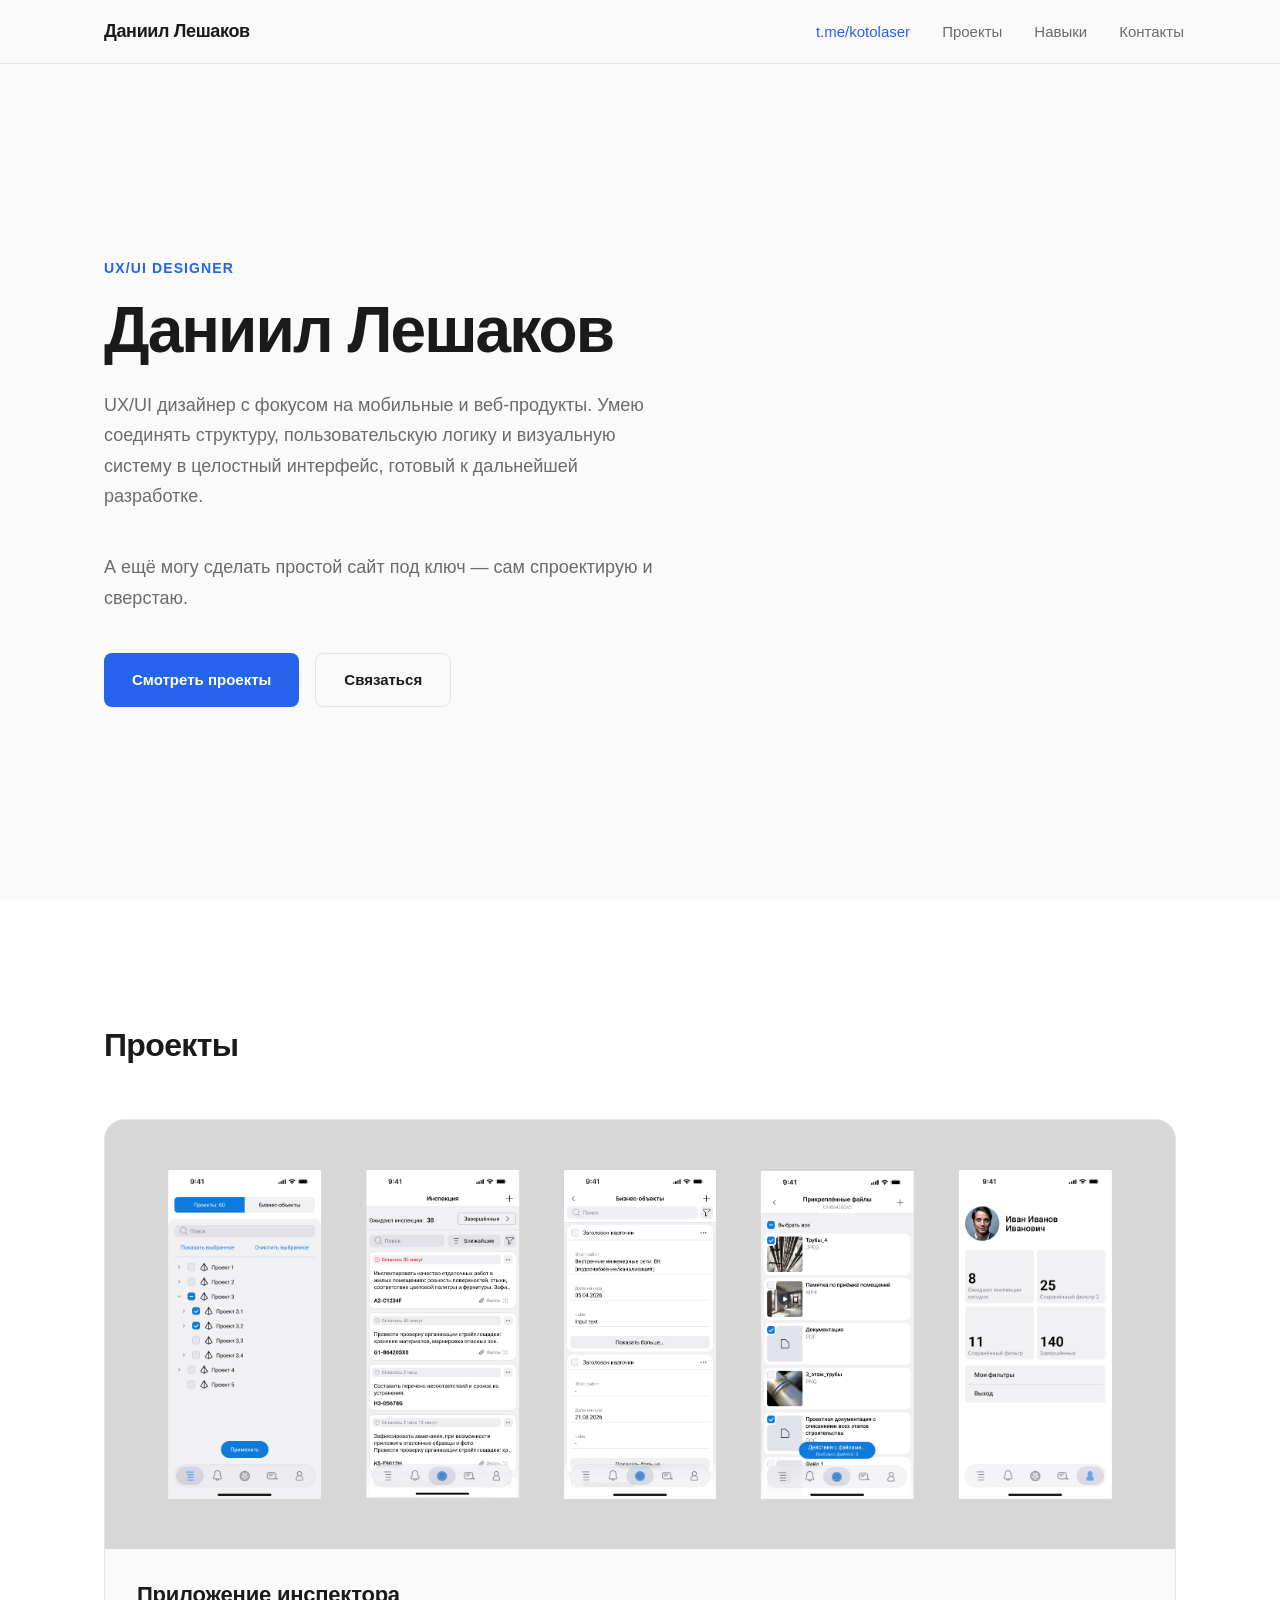
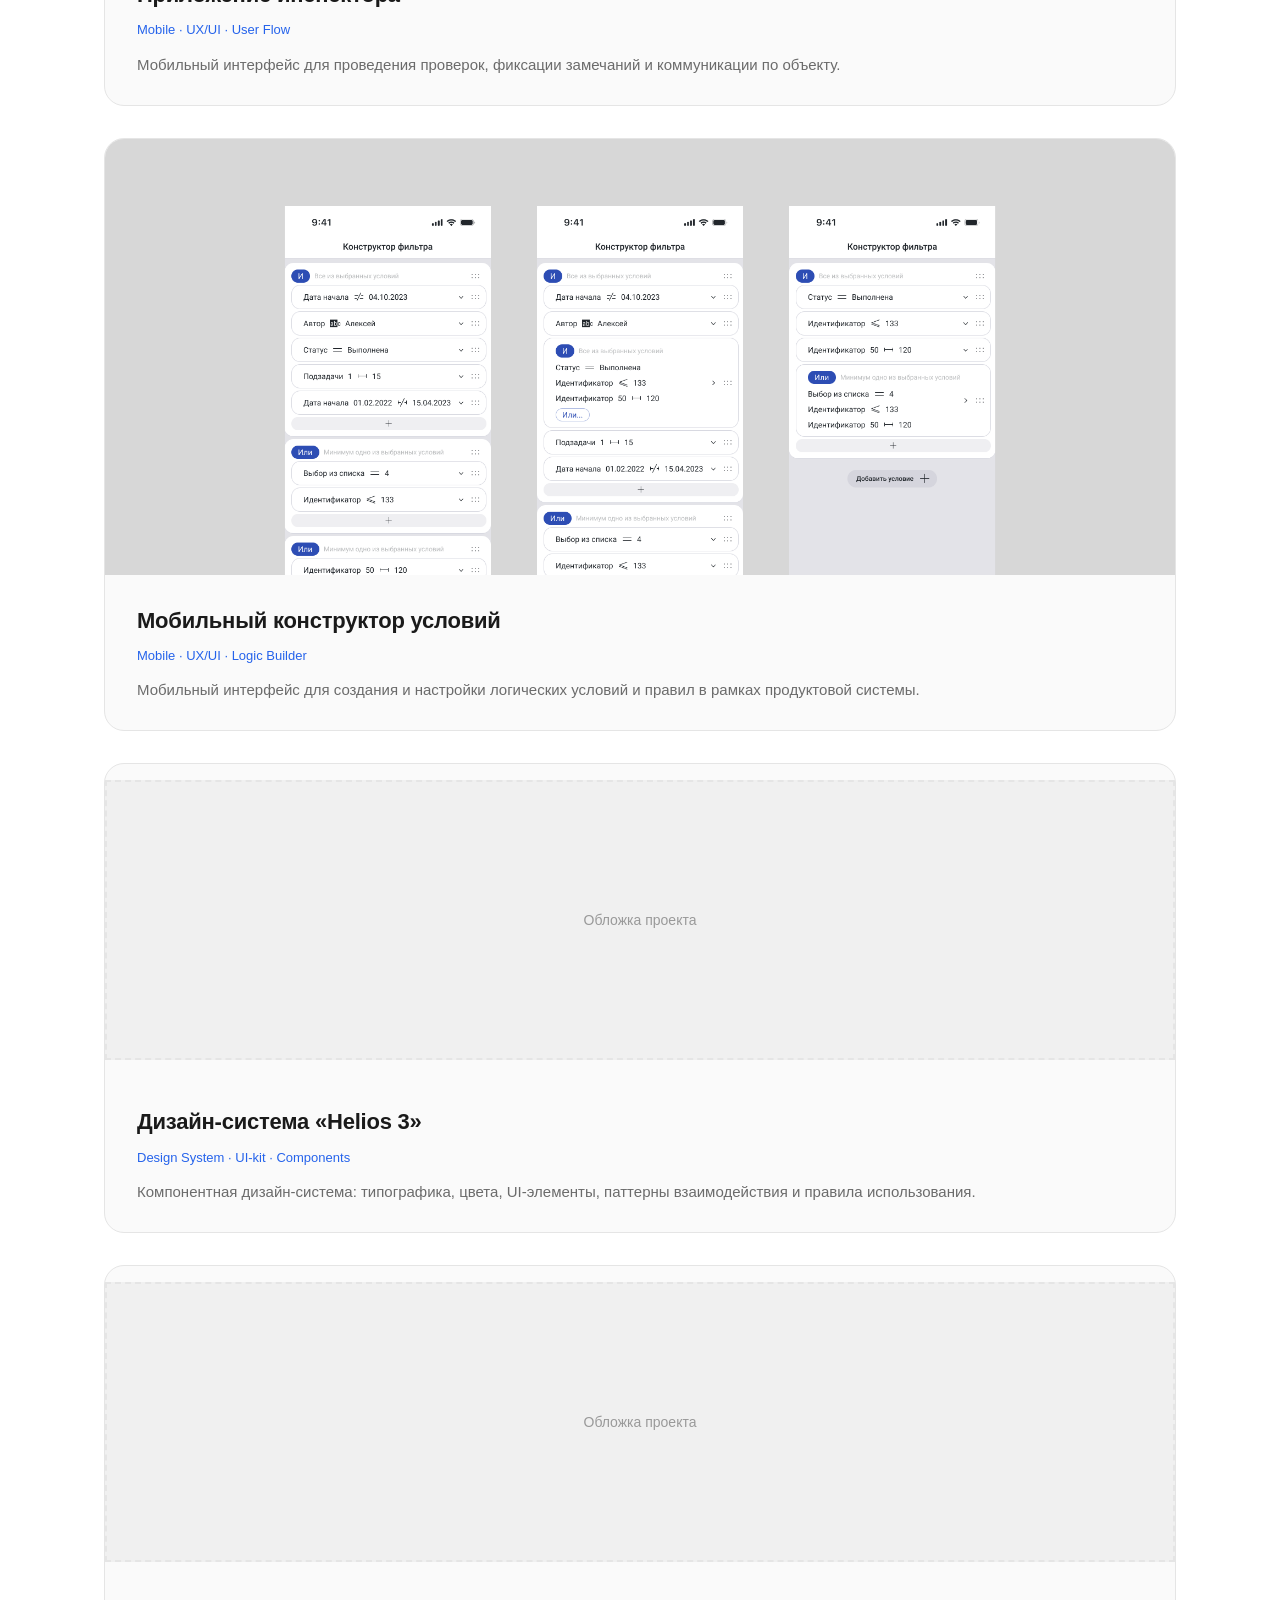
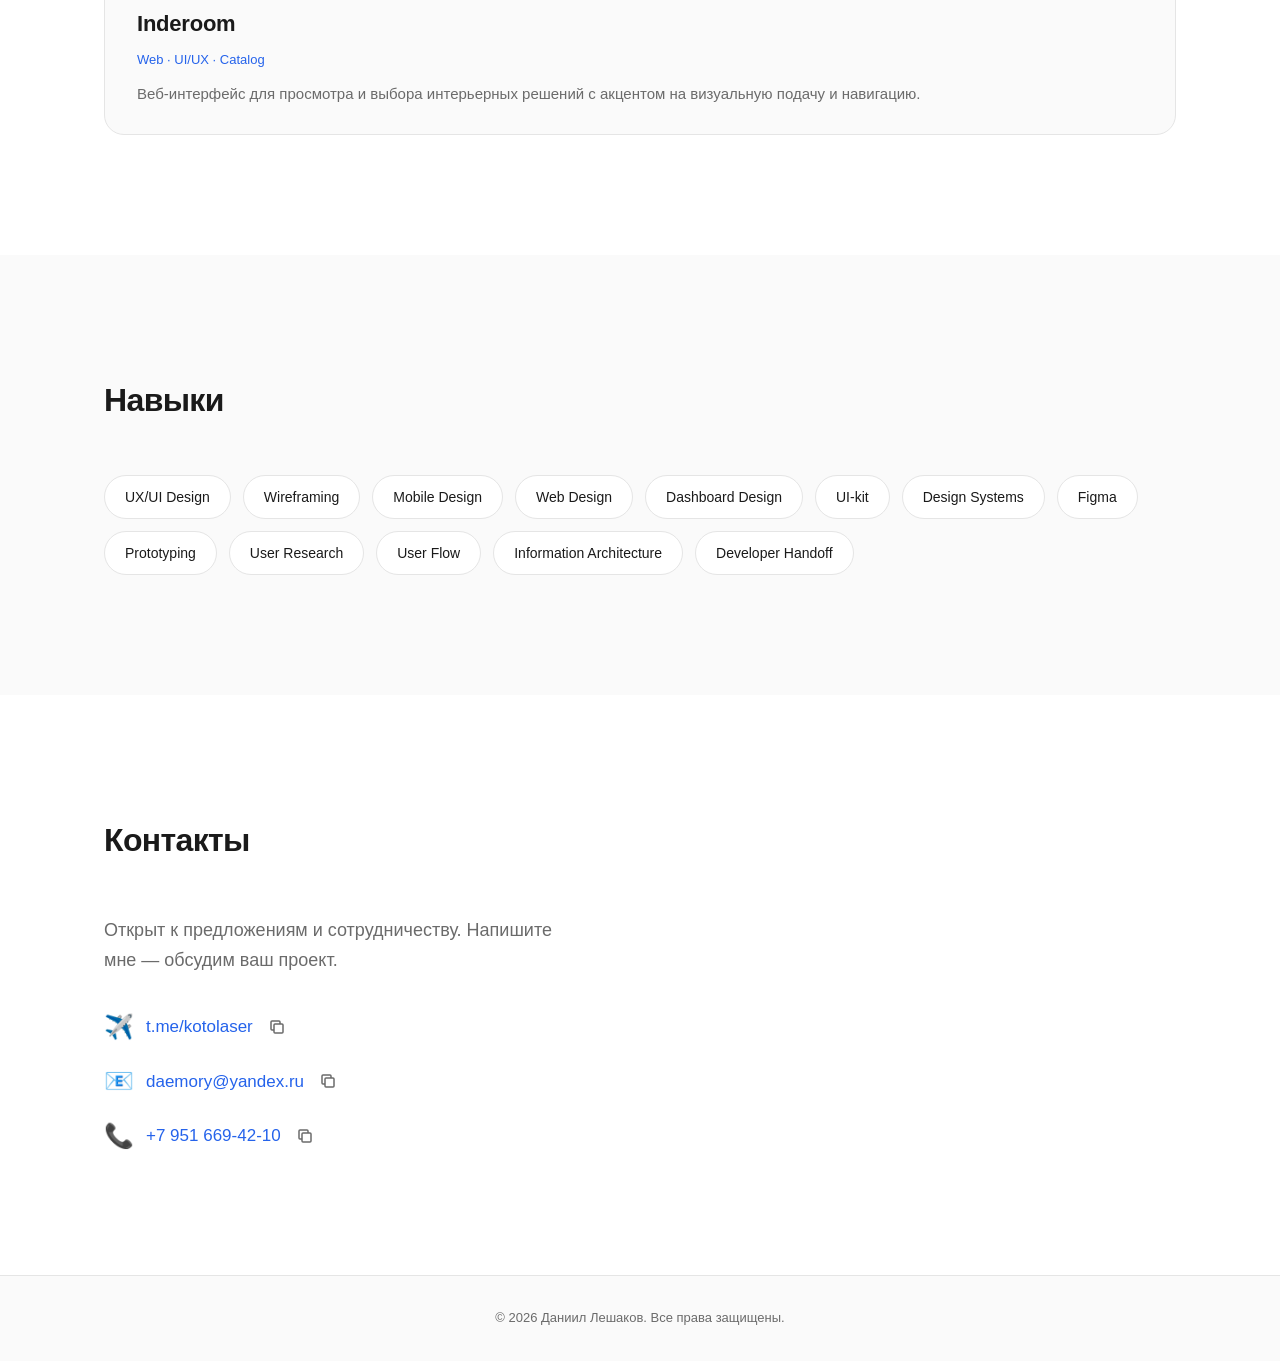
==== commit d9f2564c: "конструктор: картинки для кейса, AGENTS.md: алиас" ====
--- a/index.html
+++ b/index.html
@@ -254,9 +254,7 @@
         <!-- Project 2: Mobile Constructor -->
         <div class="project-card fade-in" data-project="constructor">
           <div class="project-card__preview">
-            <div class="placeholder placeholder--wide placeholder--cover">
-              <span>Обложка проекта</span>
-            </div>
+            <img src="img/case/constructor/filter cover.png" alt="Мобильный конструктор условий">
           </div>
           <div class="project-card__info">
             <h3 class="project-card__title">Мобильный конструктор условий</h3>
@@ -271,7 +269,7 @@
               <div class="case__block">
                 <h3 class="case__heading">О проекте</h3>
                 <p>Проект мобильного интерфейса для конструирования логических условий. Пользователь создаёт правила и условия через визуальный интерфейс, без необходимости писать код.</p>
-                <div class="placeholder placeholder--wide"><span>Общий вид приложения</span></div>
+                <img data-src="img/case/constructor/filter creation.png" alt="Создание фильтра">
               </div>
               <div class="case__block">
                 <h3 class="case__heading">Задача</h3>
@@ -289,7 +287,7 @@
               <div class="case__block">
                 <h3 class="case__heading">Решение</h3>
                 <p>Интерфейс построен на принципе визуальных блоков: каждое условие — отдельный элемент, который можно добавить, изменить или удалить. Логические операторы (И, ИЛИ) связывают блоки в единую структуру. Навигация между уровнями вложенности реализована через переходы между экранами.</p>
-                <div class="placeholder placeholder--wide"><span>Ключевые экраны</span></div>
+                <img data-src="img/case/constructor/filter filled.png" alt="Заполненный фильтр">
               </div>
               <div class="case__block">
                 <h3 class="case__heading">Результат</h3>
--- a/styles.css
+++ b/styles.css
@@ -317,6 +317,8 @@
 
 .case__block {
   margin-bottom: 48px;
+  border-top: 1px solid var(--color-border);
+  padding-top: 48px;
 }
 
 .case__block:last-child {
@@ -327,8 +329,6 @@
   font-size: 1.125rem;
   font-weight: 700;
   margin-bottom: 16px;
-  padding-bottom: 12px;
-  border-bottom: 1px solid var(--color-border);
 }
 
 .case__block p {
@@ -564,7 +564,7 @@
   opacity: 0;
   visibility: hidden;
   cursor: zoom-out;
-  touch-action: manipulation;
+  touch-action: none;
   transition: opacity 0.3s ease, visibility 0.3s ease;
 }
 
@@ -578,7 +578,7 @@
   max-height: 90vh;
   object-fit: contain;
   cursor: grab;
-  touch-action: manipulation;
+  touch-action: none;
   user-select: none;
   -webkit-user-drag: none;
   transition: transform 0.2s ease;
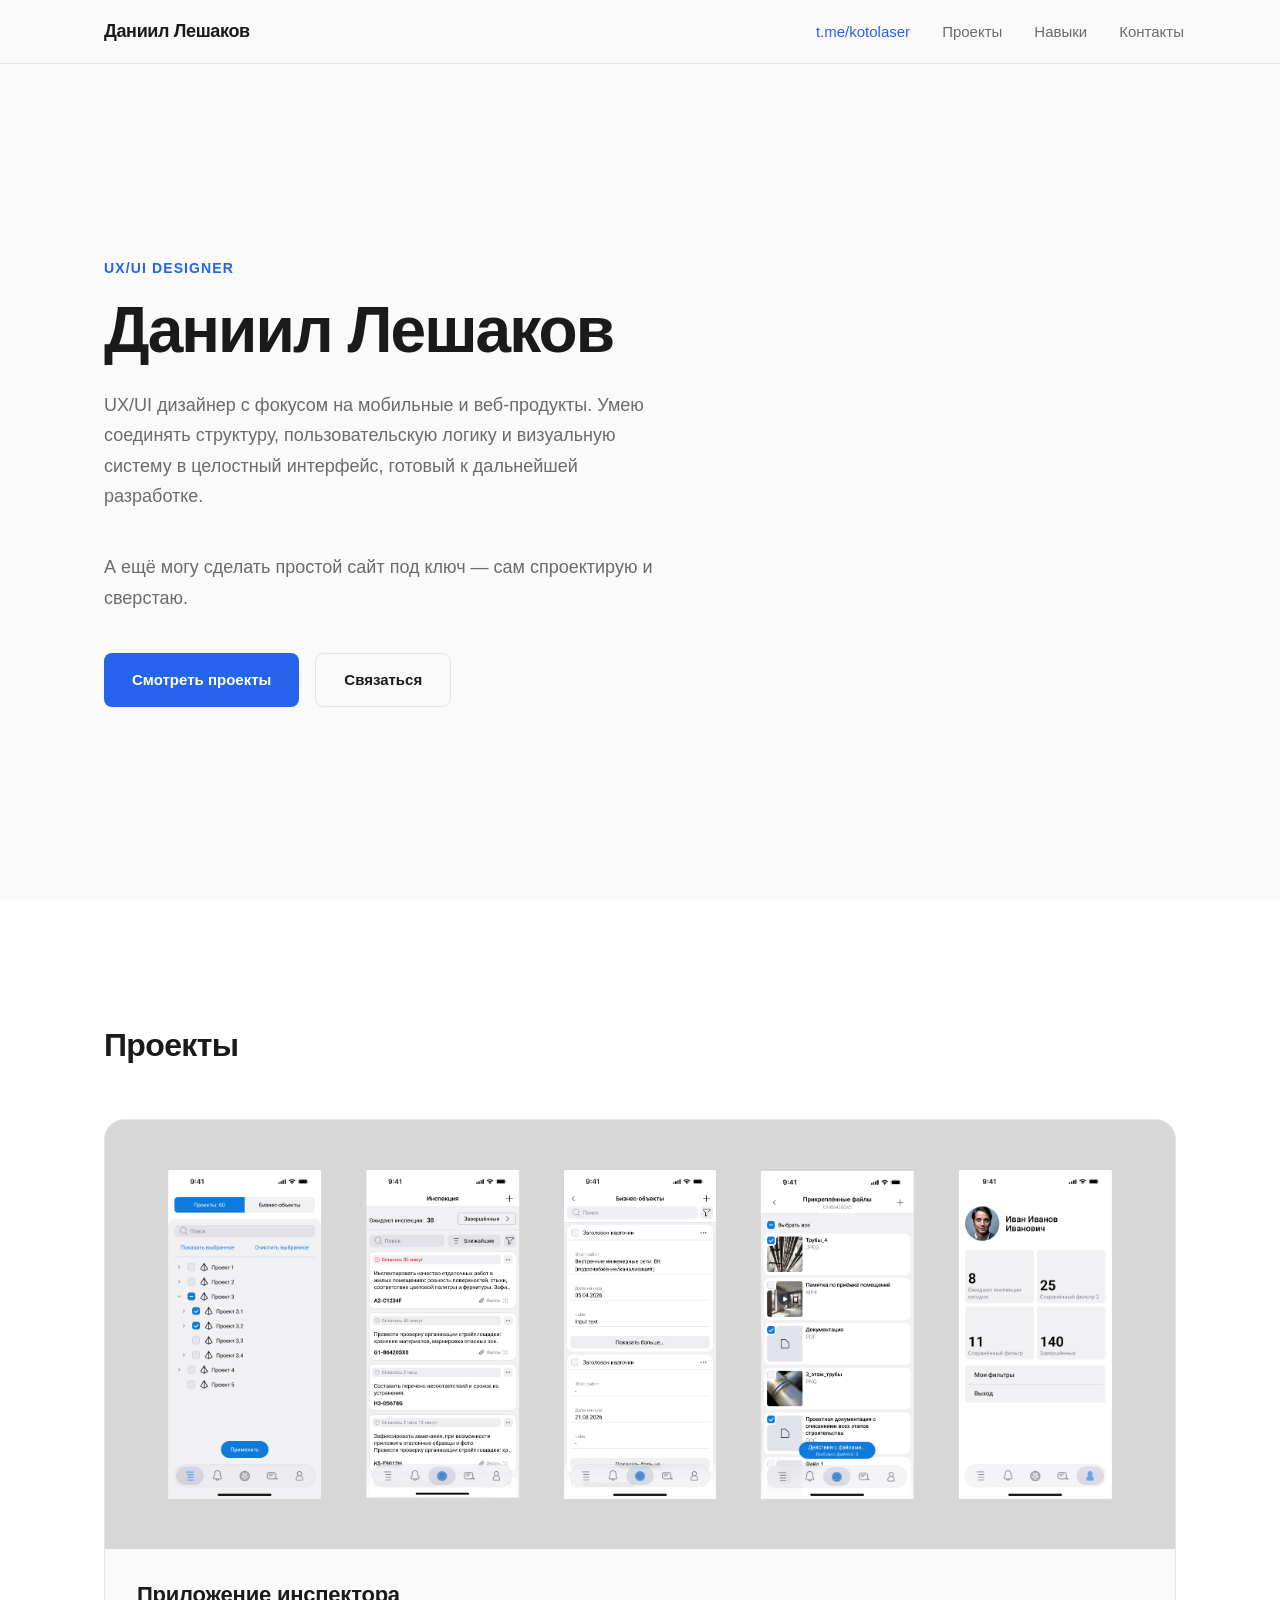
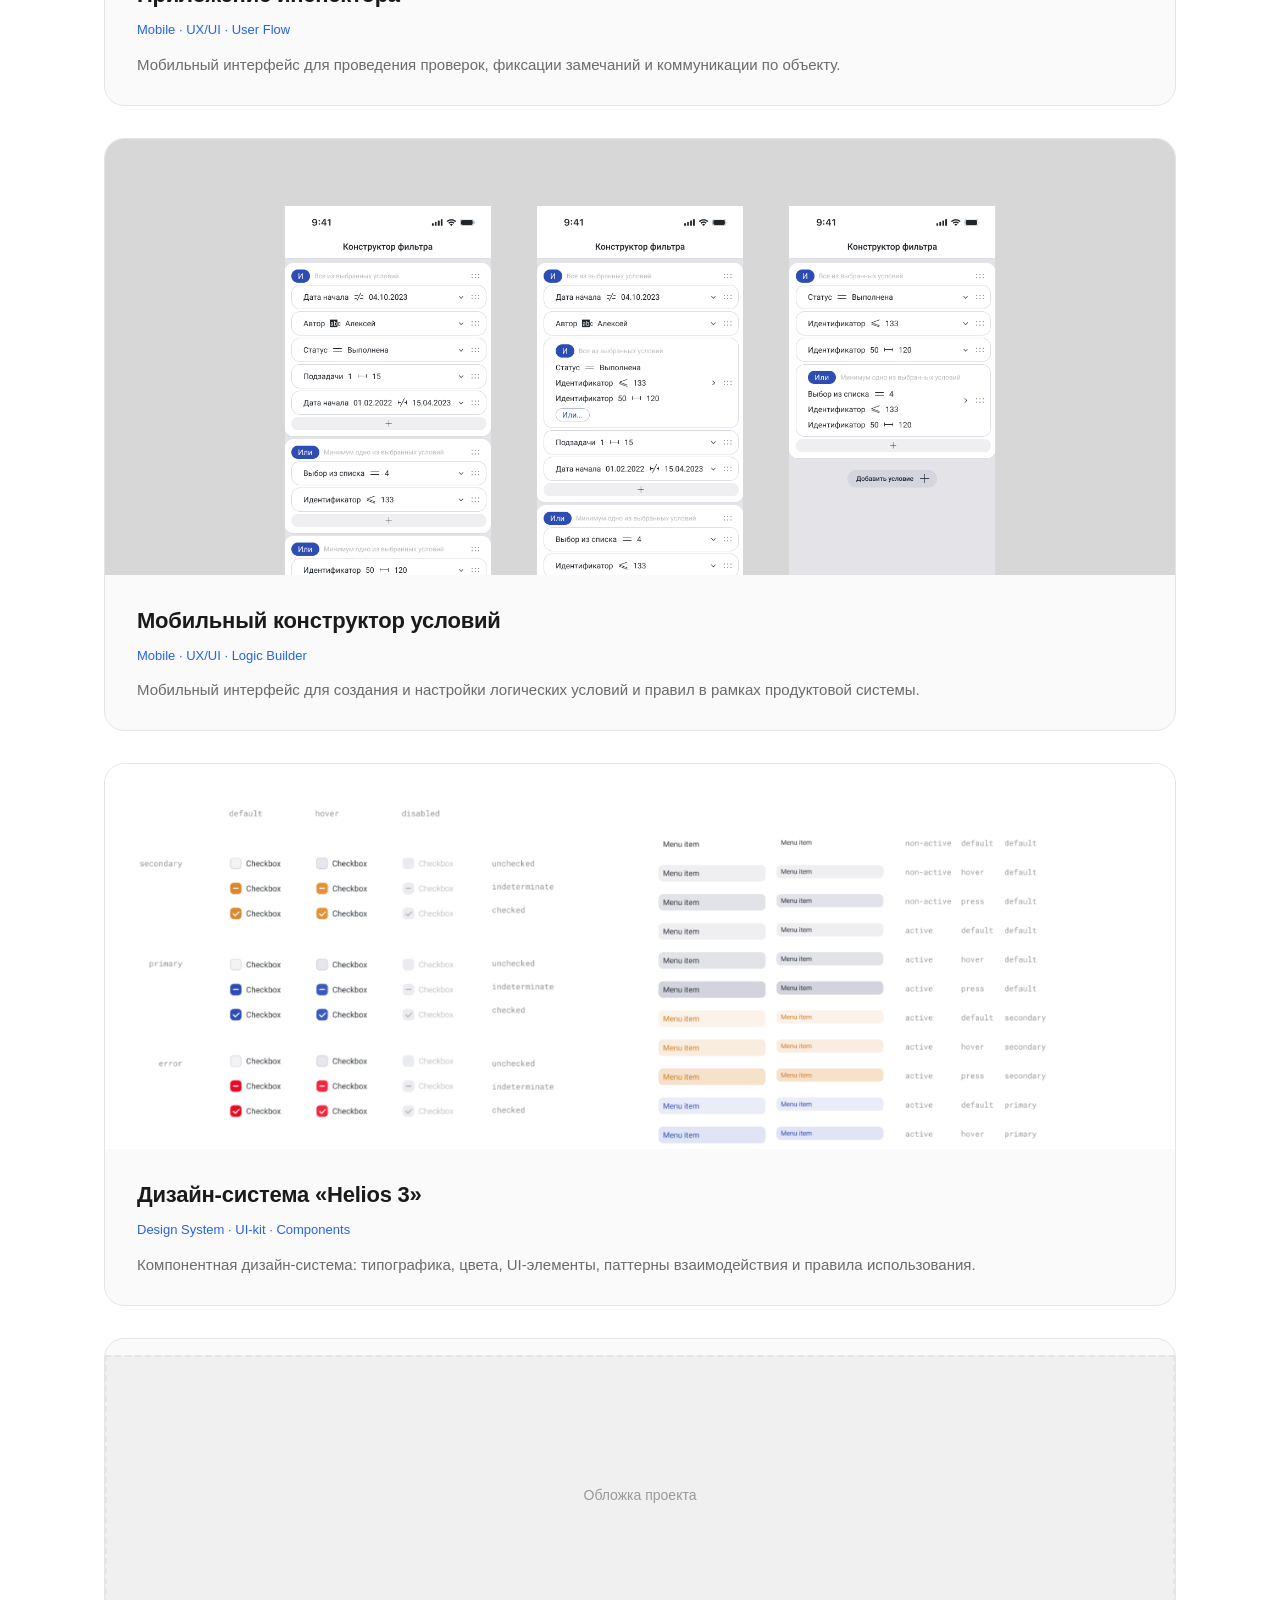
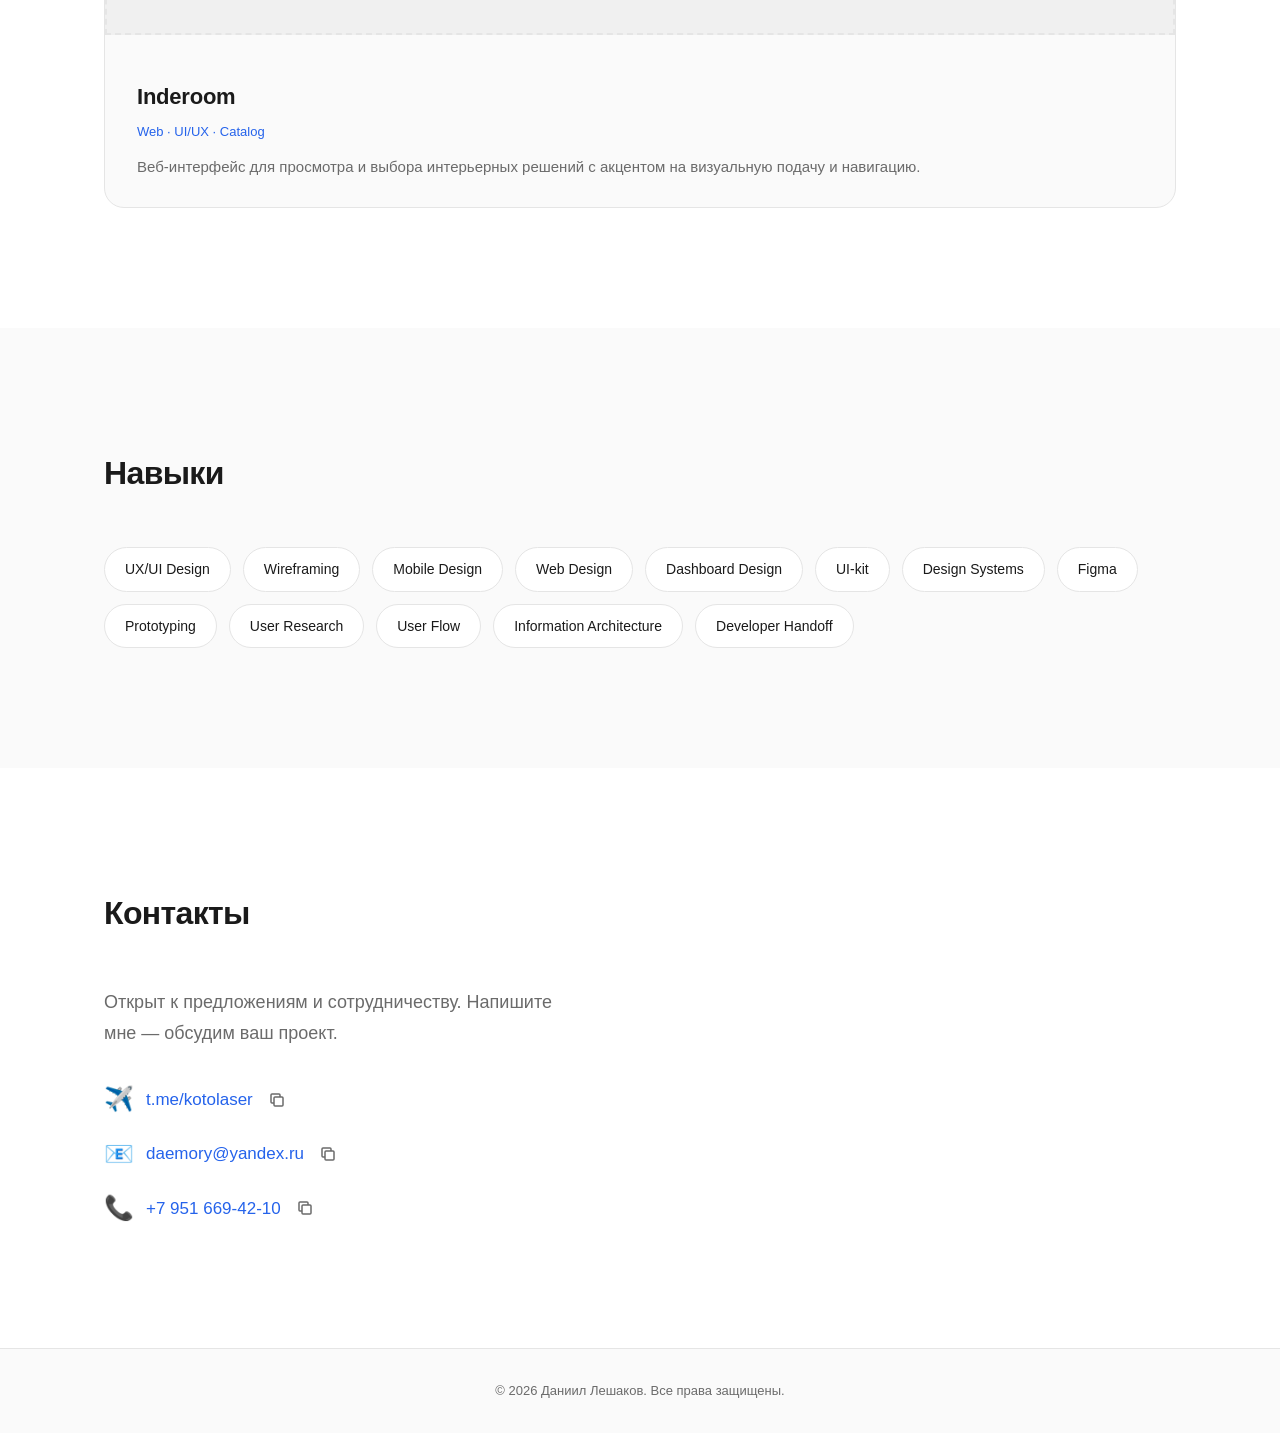
==== commit def056a4: "helios: картинки, типографика, отступы между img-wrap" ====
--- a/index.html
+++ b/index.html
@@ -302,9 +302,7 @@
         <!-- Project 3: Helios 3 Design System -->
         <div class="project-card fade-in" data-project="helios">
           <div class="project-card__preview">
-            <div class="placeholder placeholder--wide placeholder--cover">
-              <span>Обложка проекта</span>
-            </div>
+            <img src="img/case/helios/helios cover.png" alt="Дизайн-система Helios 3">
           </div>
           <div class="project-card__info">
             <h3 class="project-card__title">Дизайн-система «Helios 3»</h3>
@@ -318,20 +316,24 @@
             <div class="case">
               <div class="case__block">
                 <h3 class="case__heading">О проекте</h3>
-                <p>Дизайн-система «Helios 3» — набор компонентов, правил и паттернов для обеспечения визуальной целостности продуктов. Система покрывает типографику, цветовую палитру, UI-элементы и их состояния.</p>
-                <div class="placeholder placeholder--wide"><span>Обзор системы</span></div>
+                <p>Дизайн-система «Helios 3» — набор компонентов, правил и паттернов для обеспечения визуальной целостности множества продуктов и команд. Система покрывает типографику, цветовую палитру, UI-элементы и их состояния.</p>
+                <img data-src="img/case/helios/helios components.png" alt="Обзор системы">
               </div>
               <div class="case__block">
                 <h3 class="case__heading">Задача</h3>
-                <p>Создать единую систему компонентов, которая обеспечит консистентность интерфейсов, ускорит разработку новых экранов и упростит передачу макетов в разработку.</p>
+                <p>Создать единую систему компонентов, которая обеспечит консистентность интерфейсов в множестве продуктов, ускорит разработку новых экранов и упростит передачу макетов в разработку.<br/>
+                Сделать переход существующей компонентной базы на Tailwind CSS.<br/>
+                Цветовая система должна поддерживать большое количество тем для разных заказчиков.</p>
               </div>
               <div class="case__block">
                 <h3 class="case__heading">Моя роль</h3>
                 <ul>
                   <li>Определил набор базовых компонентов</li>
-                  <li>Разработал цветовую палитру и типографическую шкалу</li>
+                  <li>Улучшил архитектуру цветовой палитры и типографическую шкалу</li>
+                  <li>Перенёс размерную сетку токенов размеров из Tailwind CSS</li>
                   <li>Собрал UI-kit с состояниями элементов</li>
                   <li>Описал правила использования компонентов</li>
+                  <li>Сопровождал разработку компонентов</li>
                 </ul>
               </div>
               <div class="case__block">
@@ -343,7 +345,7 @@
                   </div>
                   <div>
                     <h4>Цветовая палитра</h4>
-                    <p>Основные, акцентные, семантические и нейтральные цвета с вариантами для светлой и тёмной тем.</p>
+                    <p>Основные, акцентные, семантические и нейтральные цвета с поддержкой большого количества тем для разных заказчиков.</p>
                   </div>
                   <div>
                     <h4>Компоненты</h4>
@@ -354,11 +356,12 @@
                     <p>Формы, списки, таблицы, дашборды — типовые layouts и правила их построения.</p>
                   </div>
                 </div>
-                <div class="placeholder placeholder--wide"><span>UI-kit и компоненты</span></div>
+                <img data-src="img/case/helios/helios typography.png" alt="Типографика и токены">
+                <img data-src="img/case/helios/helios docs.png" alt="UI-kit и компоненты">
               </div>
               <div class="case__block">
                 <h3 class="case__heading">Результат</h3>
-                <p>Система компонентов, которая обеспечивает визуальную целостность продуктов, ускоряет создание новых экранов и упрощает коммуникацию между дизайном и разработкой.</p>
+                <p>Система компонентов, которая обеспечивает визуальную целостность продуктов. Ускоряет создание новых экранов и упрощает коммуникацию между дизайном и разработкой. Использование размерной сетки Tailwind CSS позволило разработчикам использовать документацию Tailwind для упрощения работы.</p>
               </div>
 
               <button class="case__collapse-btn" type="button">Свернуть</button>
--- a/styles.css
+++ b/styles.css
@@ -546,7 +546,10 @@
 .case__block img {
   width: 100%;
   border-radius: 20px;
-  cursor: zoom-in;
+}
+
+.case__block .img-wrap + .img-wrap {
+  margin-top: 24px;
 }
 
 /* ===== Lightbox ===== */
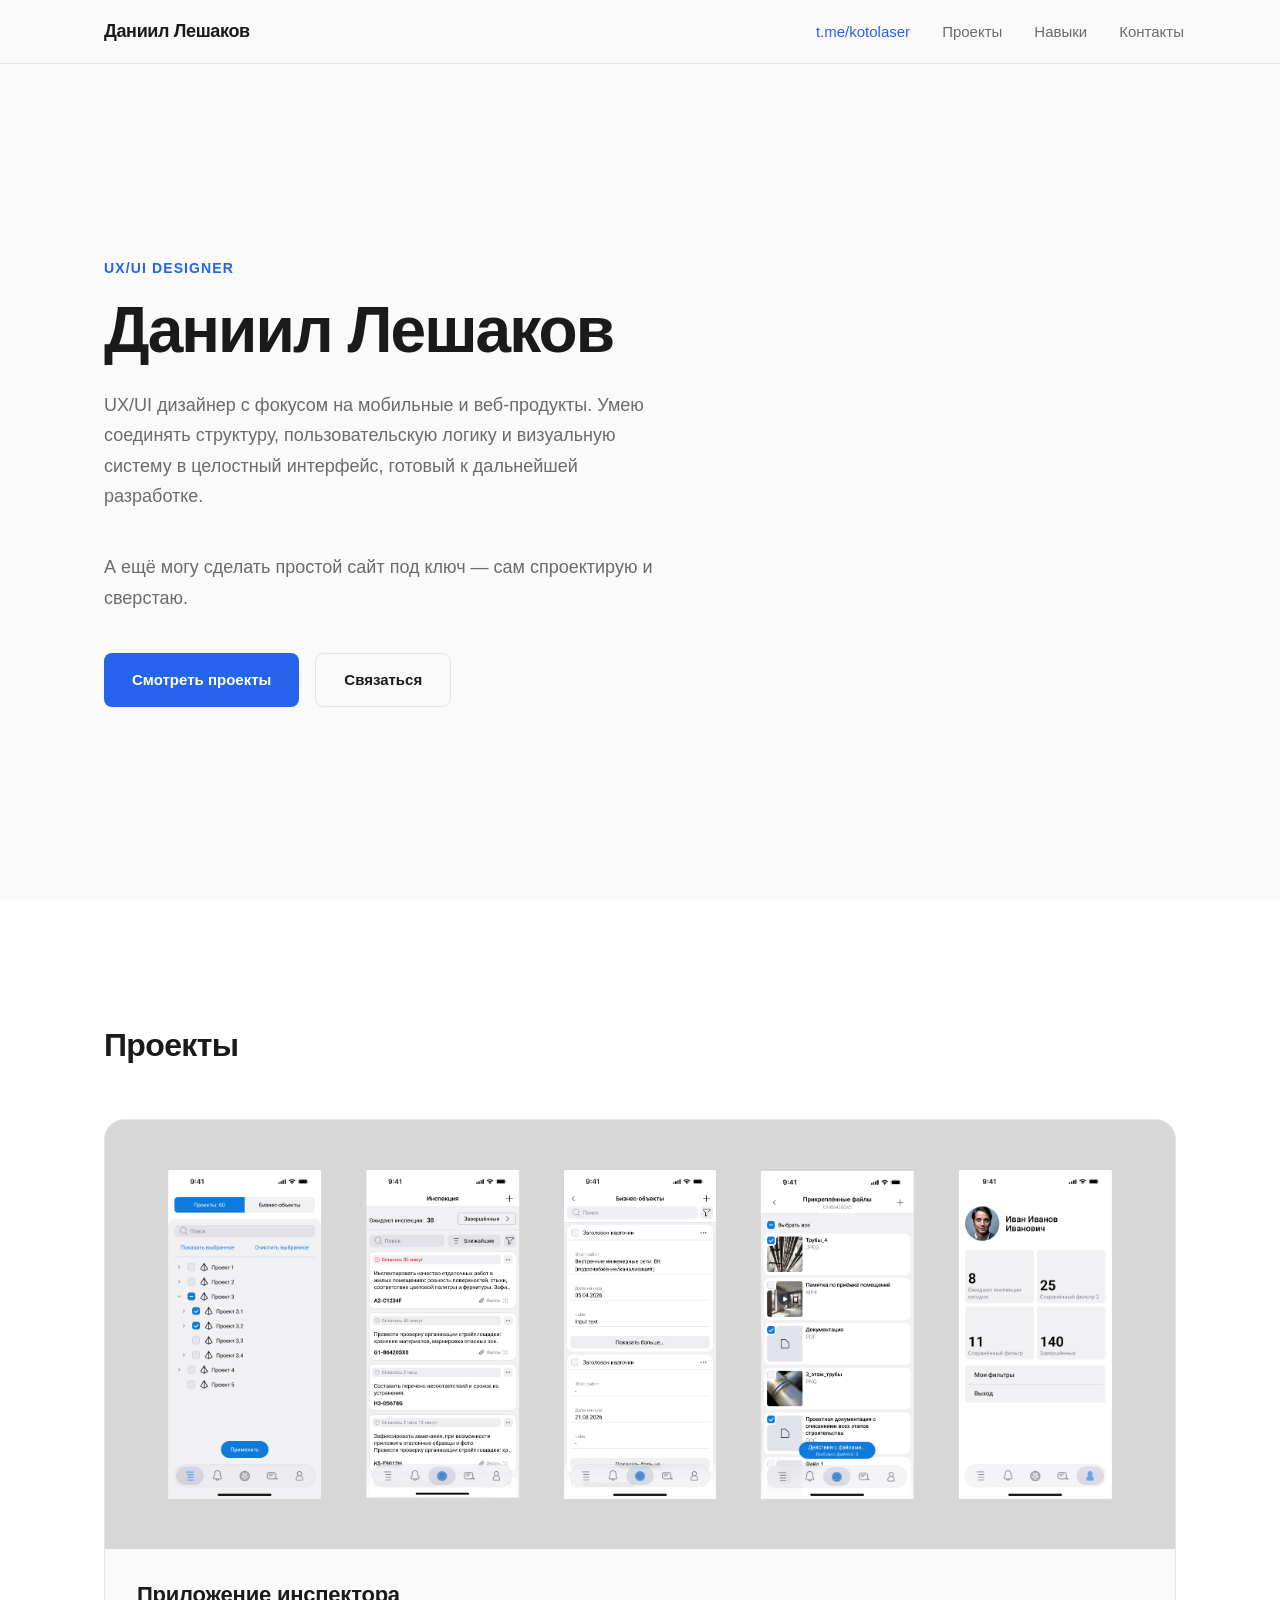
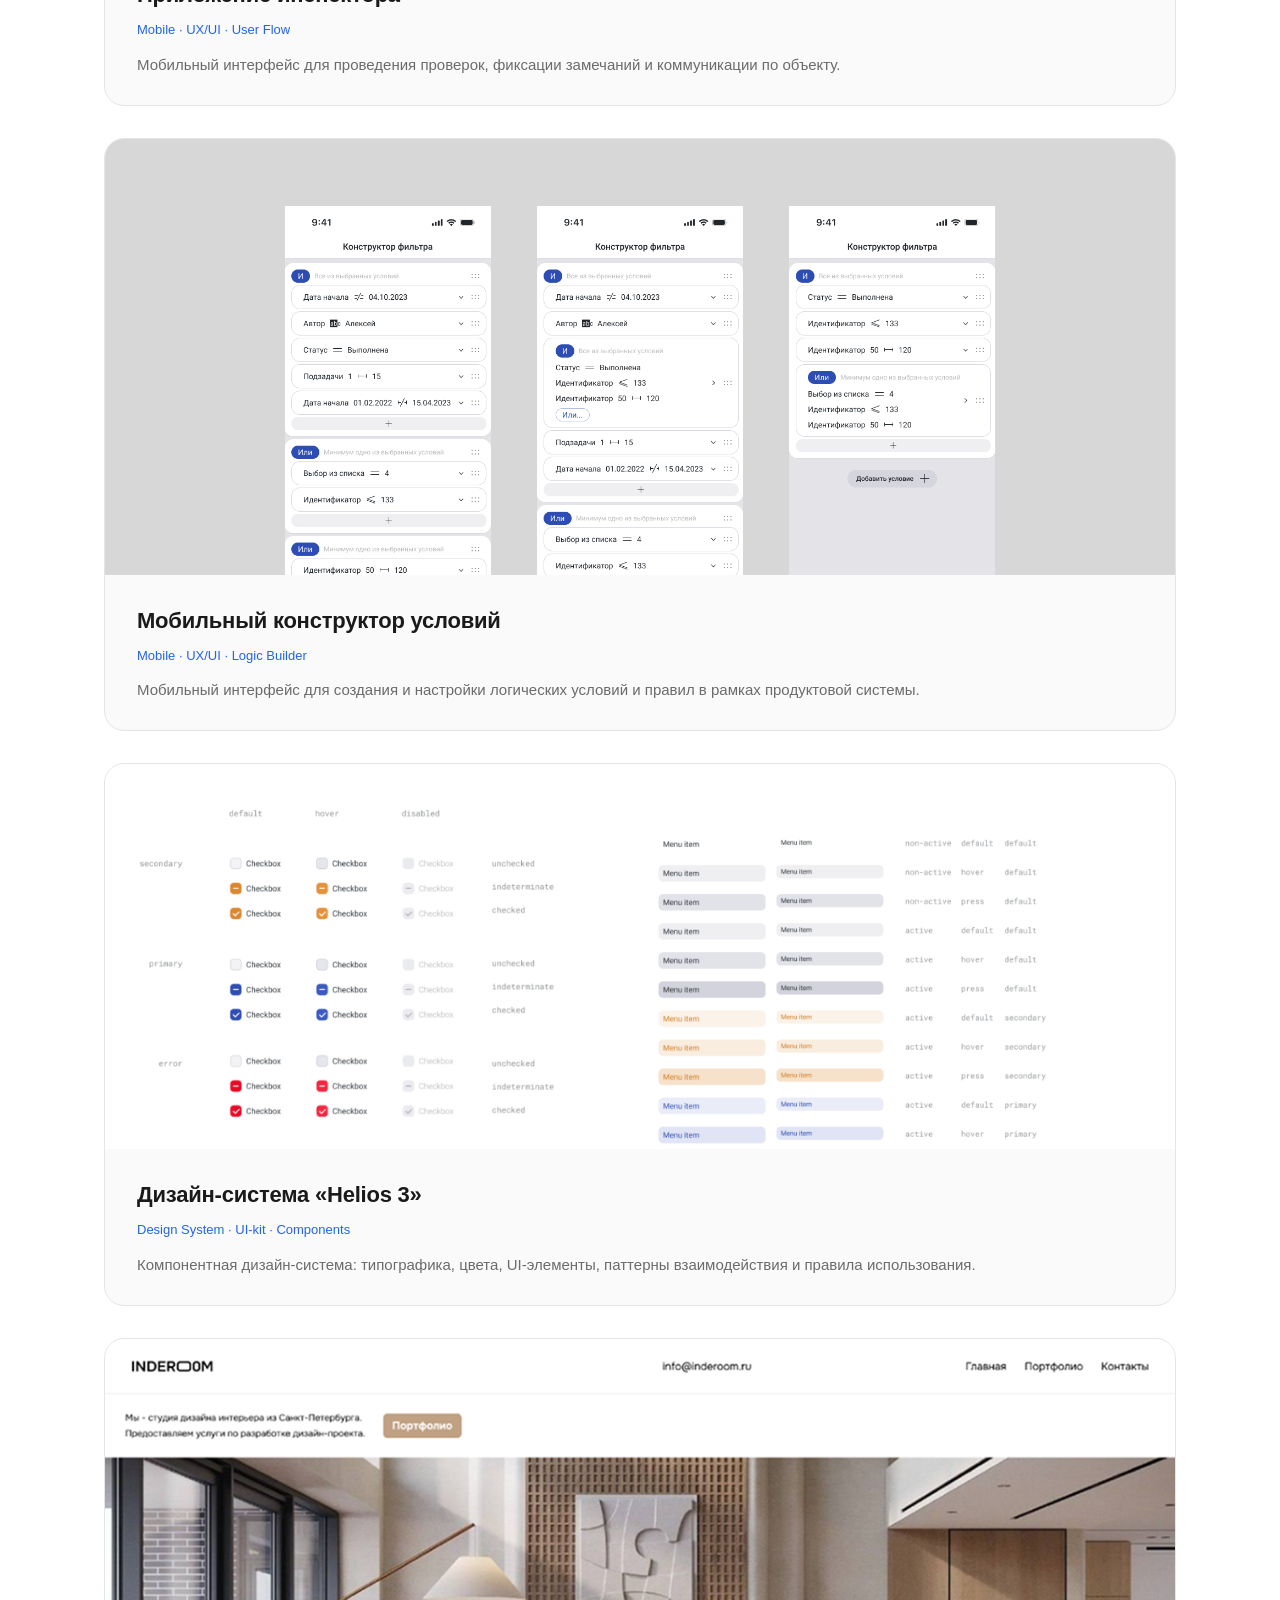
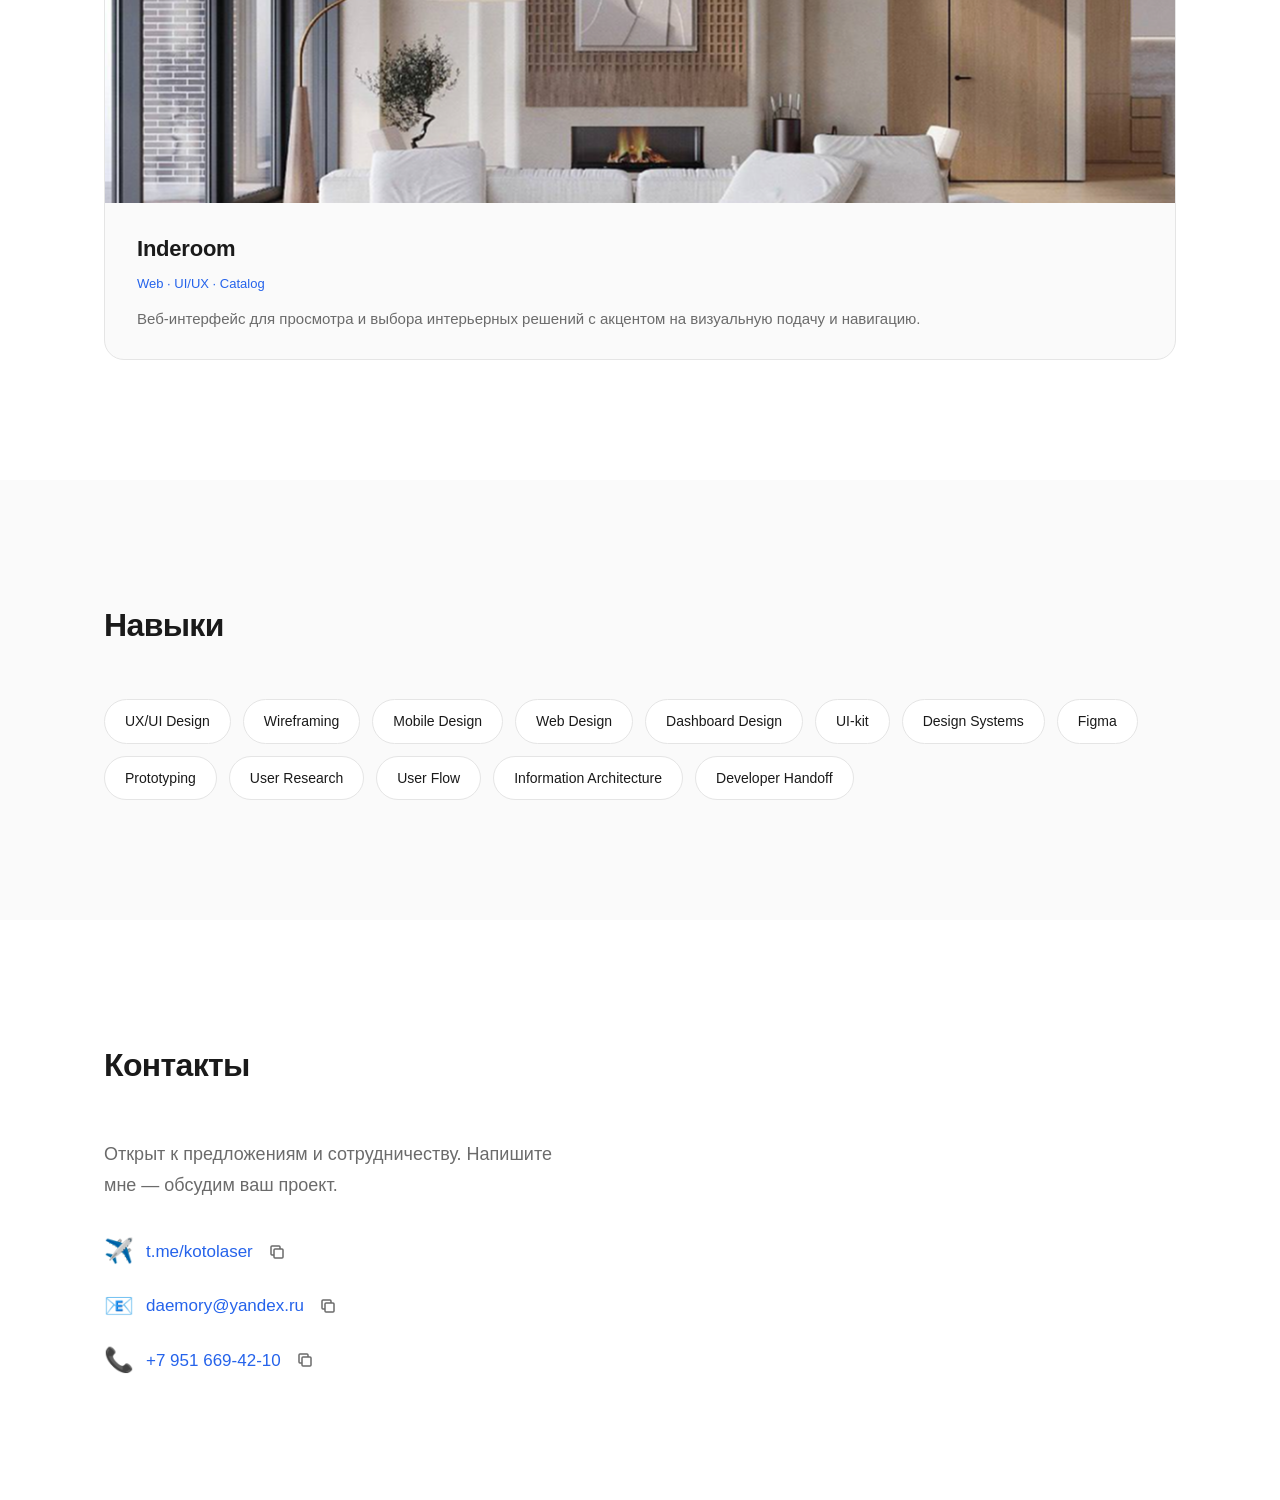
==== commit 8d923aff: "inderoom: картинки, обновление кейса" ====
--- a/index.html
+++ b/index.html
@@ -372,9 +372,7 @@
         <!-- Project 4: Inderoom -->
         <div class="project-card fade-in" data-project="inderoom">
           <div class="project-card__preview">
-            <div class="placeholder placeholder--wide placeholder--cover">
-              <span>Обложка проекта</span>
-            </div>
+            <img src="img/case/inderoom/inderoom cover.png" alt="Inderoom">
           </div>
           <div class="project-card__info">
             <h3 class="project-card__title">Inderoom</h3>
@@ -388,30 +386,30 @@
             <div class="case">
               <div class="case__block">
                 <h3 class="case__heading">О проекте</h3>
-                <p>Веб-проект с визуально насыщенной подачей контента. Интерфейс для просмотра, выбора и сравнения интерьерных решений с акцентом на визуальную подачу и удобную навигацию.</p>
-                <div class="placeholder placeholder--wide"><span>Главная страница</span></div>
+                <p>Веб-проект с визуально насыщенной подачей контента. Интерфейс для просмотра и сравнения интерьерных решений с акцентом на визуальную подачу и удобную навигацию.</p>
+                <img data-src="img/case/inderoom/inderoom portfolio.png" alt="Главная страница">
               </div>
               <div class="case__block">
                 <h3 class="case__heading">Задача</h3>
-                <p>Организовать контент так, чтобы пользователю было удобно просматривать подборки, переходить между категориями и быстро находить нужные решения без перегруженного интерфейса.</p>
+                <p>Организовать контент так, чтобы пользователю было удобно просматривать подборки, переходить между категориями частных и общественных проектов. Сделать знакомство с работами студии дизайна интерьеров без перегруженного интерфейса.</p>
               </div>
               <div class="case__block">
                 <h3 class="case__heading">Моя роль</h3>
                 <ul>
                   <li>Проработал структуру страниц</li>
                   <li>Выстроил логику каталога и карточек</li>
-                  <li>Работал с визуальной иерархией</li>
-                  <li>Оформил ключевые UI-блоки</li>
+                  <li>Адаптирровал UI для планшета и телефона</li>
                 </ul>
               </div>
               <div class="case__block">
                 <h3 class="case__heading">Решение</h3>
                 <p>Фокус на визуальной подаче контента, структуре карточек, читаемой композиции страниц и удобной навигации между разделами. Интерфейс достаточно нейтральный, чтобы акцент оставался на контенте, но при этом целостный и современный по визуальному языку.</p>
-                <div class="placeholder placeholder--wide"><span>Каталог и карточки</span></div>
+                <img data-src="img/case/inderoom/inderoom case.png" alt="Страница проекта">
               </div>
               <div class="case__block">
                 <h3 class="case__heading">Результат</h3>
-                <p>Интерфейс, в котором визуальный контент подан аккуратно и системно, а сценарий просмотра и выбора выглядит понятным и последовательным.</p>
+                <p>Интерфейс, в котором визуальный контент подан аккуратно и системно, а сценарий просмотра работ и категорий выглядит понятным и последовательным.</p>
+                <img data-src="img/case/inderoom/inderoom all screens.png" alt="Все экраны">
               </div>
 
               <button class="case__collapse-btn" type="button">Свернуть</button>
@@ -506,11 +504,11 @@
   </section>
 
   <!-- Footer -->
-  <footer class="footer">
+  <!-- <footer class="footer">
     <div class="container">
       <p>&copy; 2026 Даниил Лешаков. Все права защищены.</p>
     </div>
-  </footer>
+  </footer> -->
 
   <!-- Lightbox -->
   <div class="lightbox" id="lightbox">
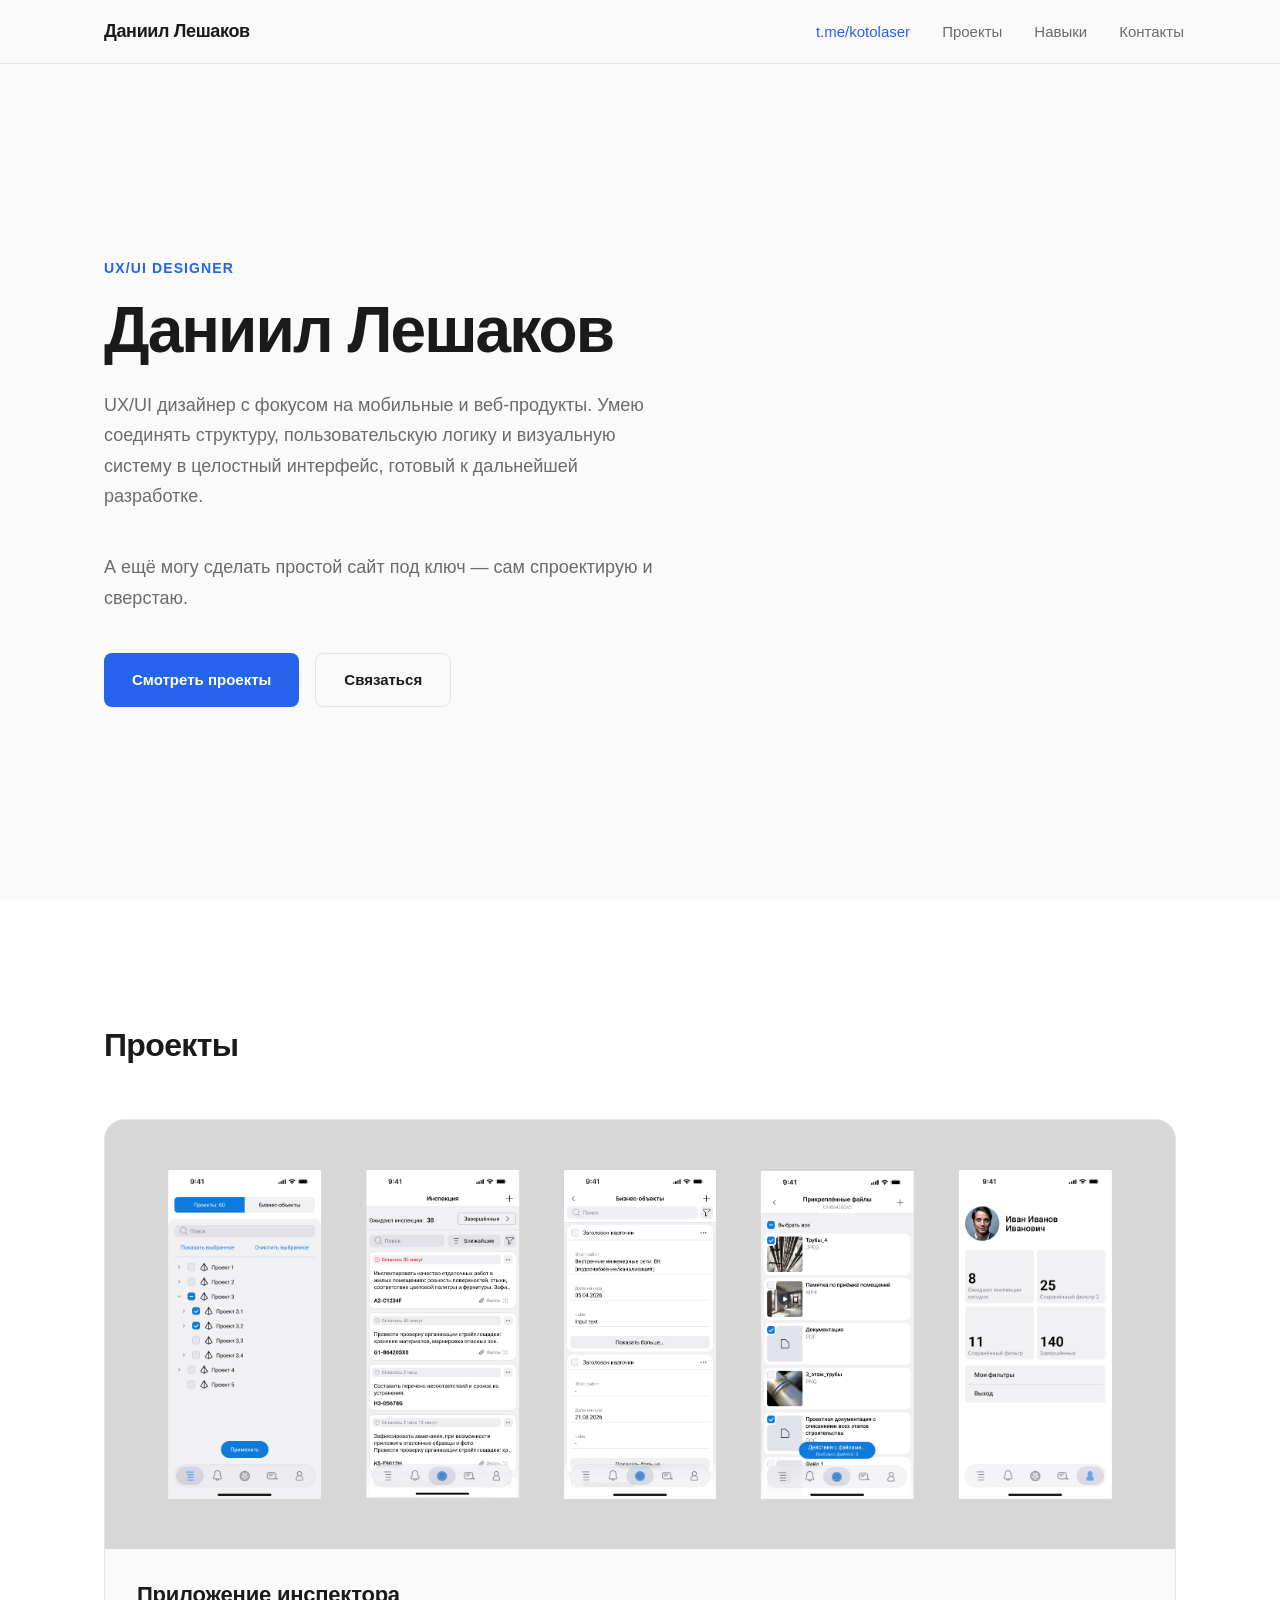
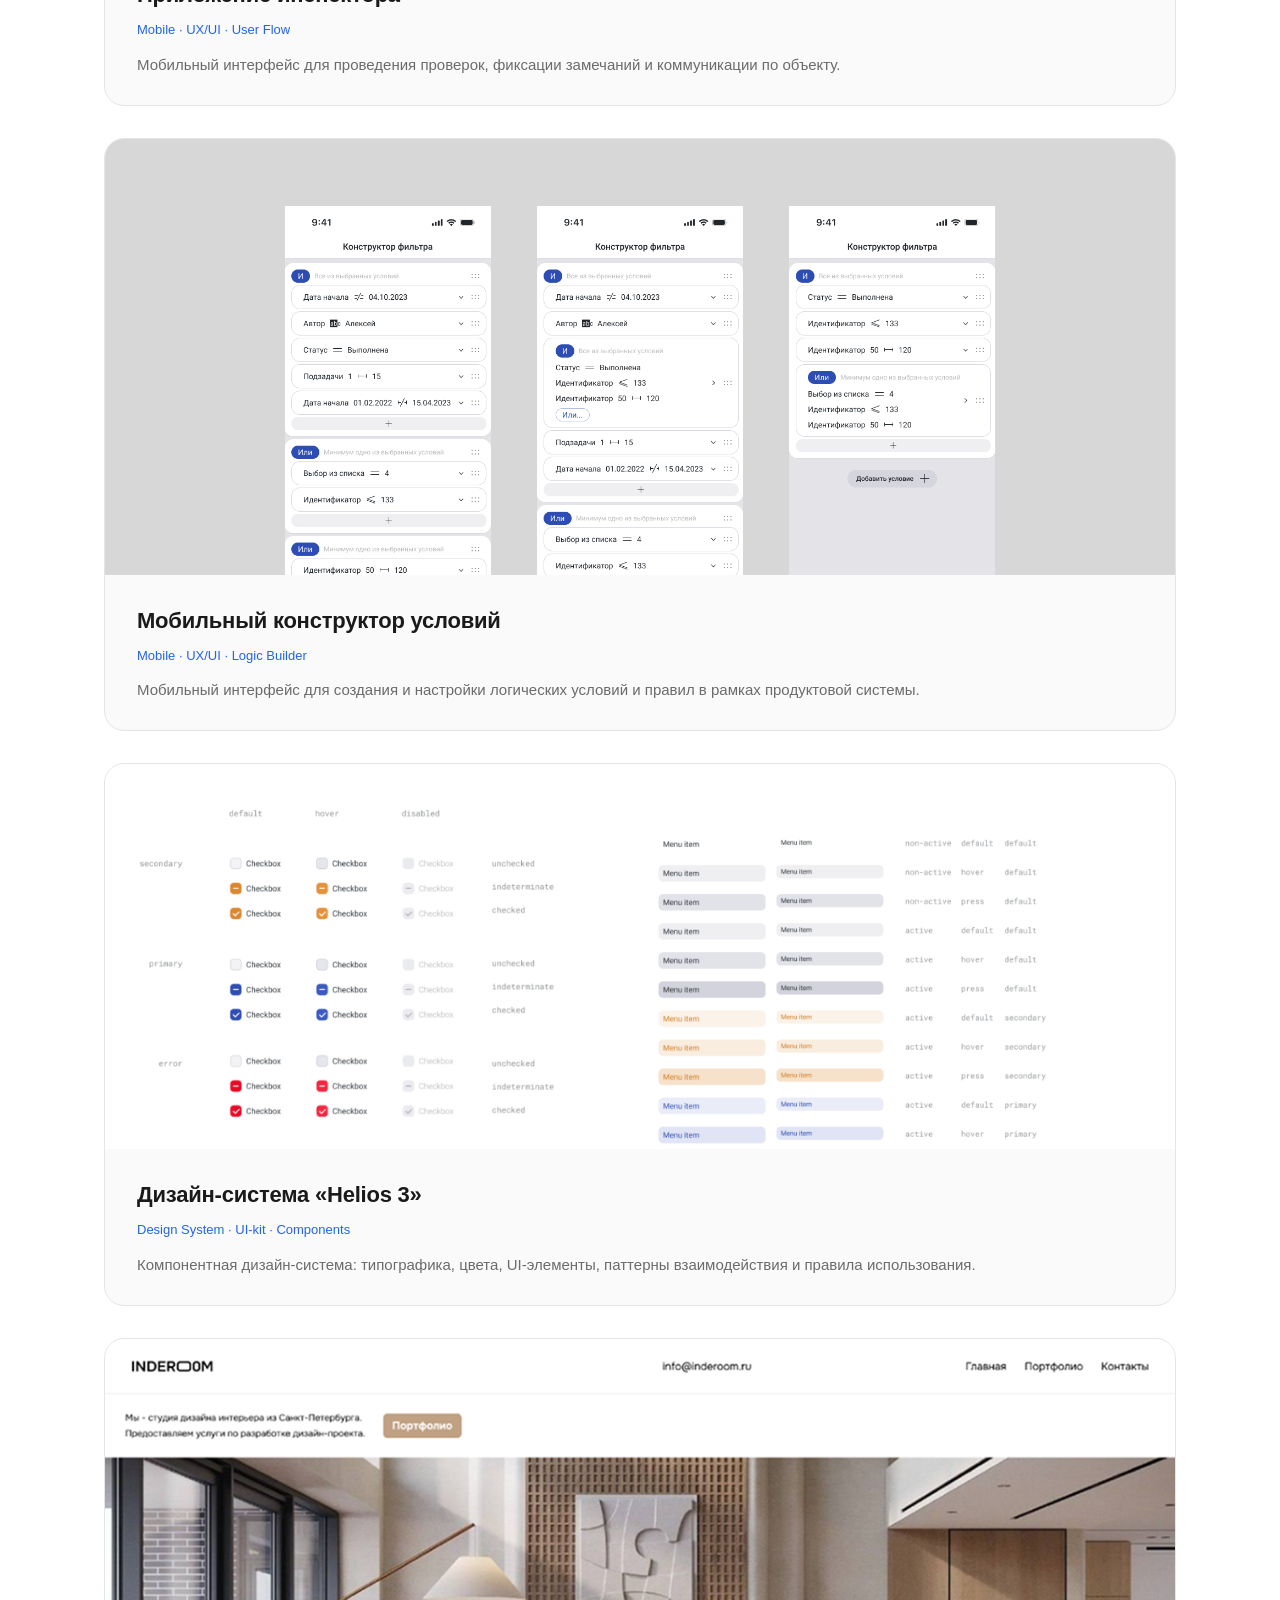
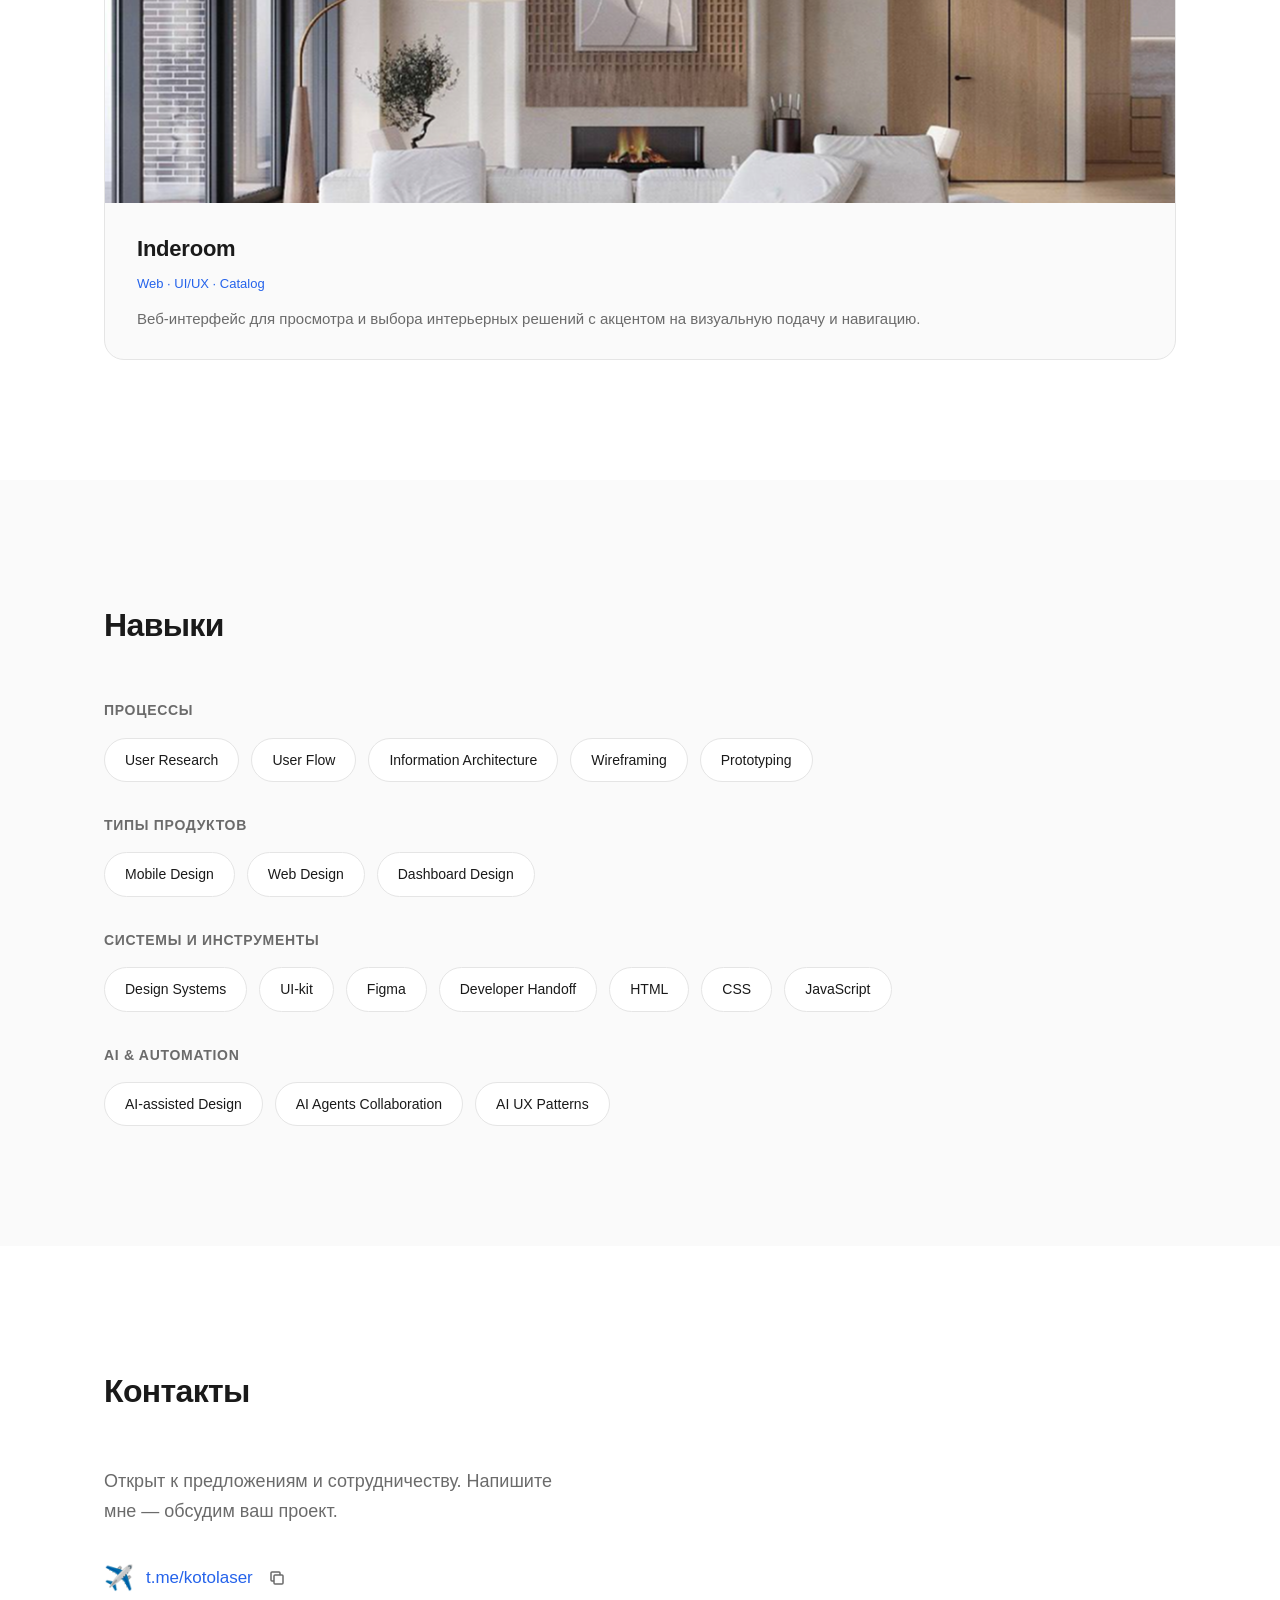
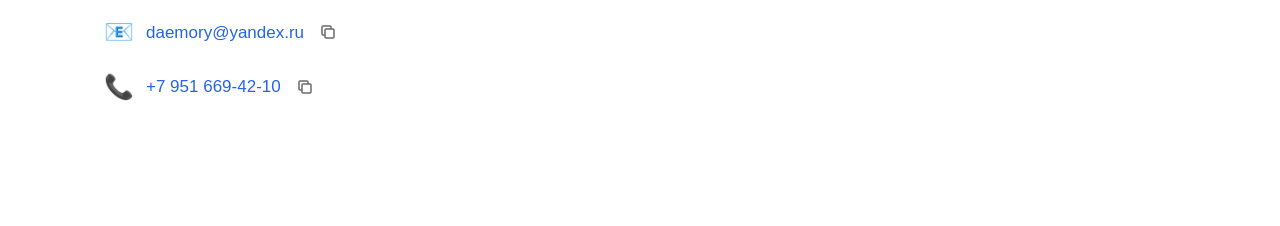
==== commit a28a645d: "cv: страница с PDF резюме; навыки: категории, AI, HTML/CSS/JS, убран ховер" ====
--- a/index.html
+++ b/index.html
@@ -425,20 +425,47 @@
   <section class="skills" id="skills">
     <div class="container">
       <h2 class="section-title fade-in">Навыки</h2>
-      <div class="skills__grid fade-in">
-        <span class="skill-tag">UX/UI Design</span>
-        <span class="skill-tag">Wireframing</span>
-        <span class="skill-tag">Mobile Design</span>
-        <span class="skill-tag">Web Design</span>
-        <span class="skill-tag">Dashboard Design</span>
-        <span class="skill-tag">UI-kit</span>
-        <span class="skill-tag">Design Systems</span>
-        <span class="skill-tag">Figma</span>
-        <span class="skill-tag">Prototyping</span>
-        <span class="skill-tag">User Research</span>
-        <span class="skill-tag">User Flow</span>
-        <span class="skill-tag">Information Architecture</span>
-        <span class="skill-tag">Developer Handoff</span>
+
+      <div class="skills__category fade-in">
+        <h3 class="skills__category-title">Процессы</h3>
+        <div class="skills__tags">
+          <span class="skill-tag">User Research</span>
+          <span class="skill-tag">User Flow</span>
+          <span class="skill-tag">Information Architecture</span>
+          <span class="skill-tag">Wireframing</span>
+          <span class="skill-tag">Prototyping</span>
+        </div>
+      </div>
+
+      <div class="skills__category fade-in">
+        <h3 class="skills__category-title">Типы продуктов</h3>
+        <div class="skills__tags">
+          <span class="skill-tag">Mobile Design</span>
+          <span class="skill-tag">Web Design</span>
+          <span class="skill-tag">Dashboard Design</span>
+        </div>
+      </div>
+
+      <div class="skills__category fade-in">
+        <h3 class="skills__category-title">Системы и инструменты</h3>
+        <div class="skills__tags">
+          <span class="skill-tag">Design Systems</span>
+          <span class="skill-tag">UI-kit</span>
+          <span class="skill-tag">Figma</span>
+          <span class="skill-tag">Developer Handoff</span>
+          <span class="skill-tag">HTML</span>
+          <span class="skill-tag">CSS</span>
+          <span class="skill-tag">JavaScript</span>
+        </div>
+      </div>
+
+      <div class="skills__category fade-in">
+        <h3 class="skills__category-title">AI & Automation</h3>
+        <div class="skills__tags">
+          <span class="skill-tag">AI-assisted Design</span>
+          <span class="skill-tag">AI Agents Collaboration</span>
+          <span class="skill-tag">AI UX Patterns</span>
+        </div>
       </div>
     </div>
   </section>
--- a/styles.css
+++ b/styles.css
@@ -619,7 +619,24 @@
   padding: 120px 0;
 }
 
-.skills__grid {
+.skills__category {
+  margin-bottom: 32px;
+}
+
+.skills__category:last-child {
+  margin-bottom: 0;
+}
+
+.skills__category-title {
+  font-size: 0.875rem;
+  font-weight: 600;
+  text-transform: uppercase;
+  letter-spacing: 0.05em;
+  color: var(--color-text-secondary);
+  margin-bottom: 16px;
+}
+
+.skills__tags {
   display: flex;
   flex-wrap: wrap;
   gap: 12px;
@@ -633,12 +650,6 @@
   background: var(--color-surface);
   border: 1px solid var(--color-border);
   border-radius: 100px;
-  transition: all var(--transition);
-}
-
-.skill-tag:hover {
-  border-color: var(--color-accent);
-  color: var(--color-accent);
 }
 
 /* ===== Contacts ===== */
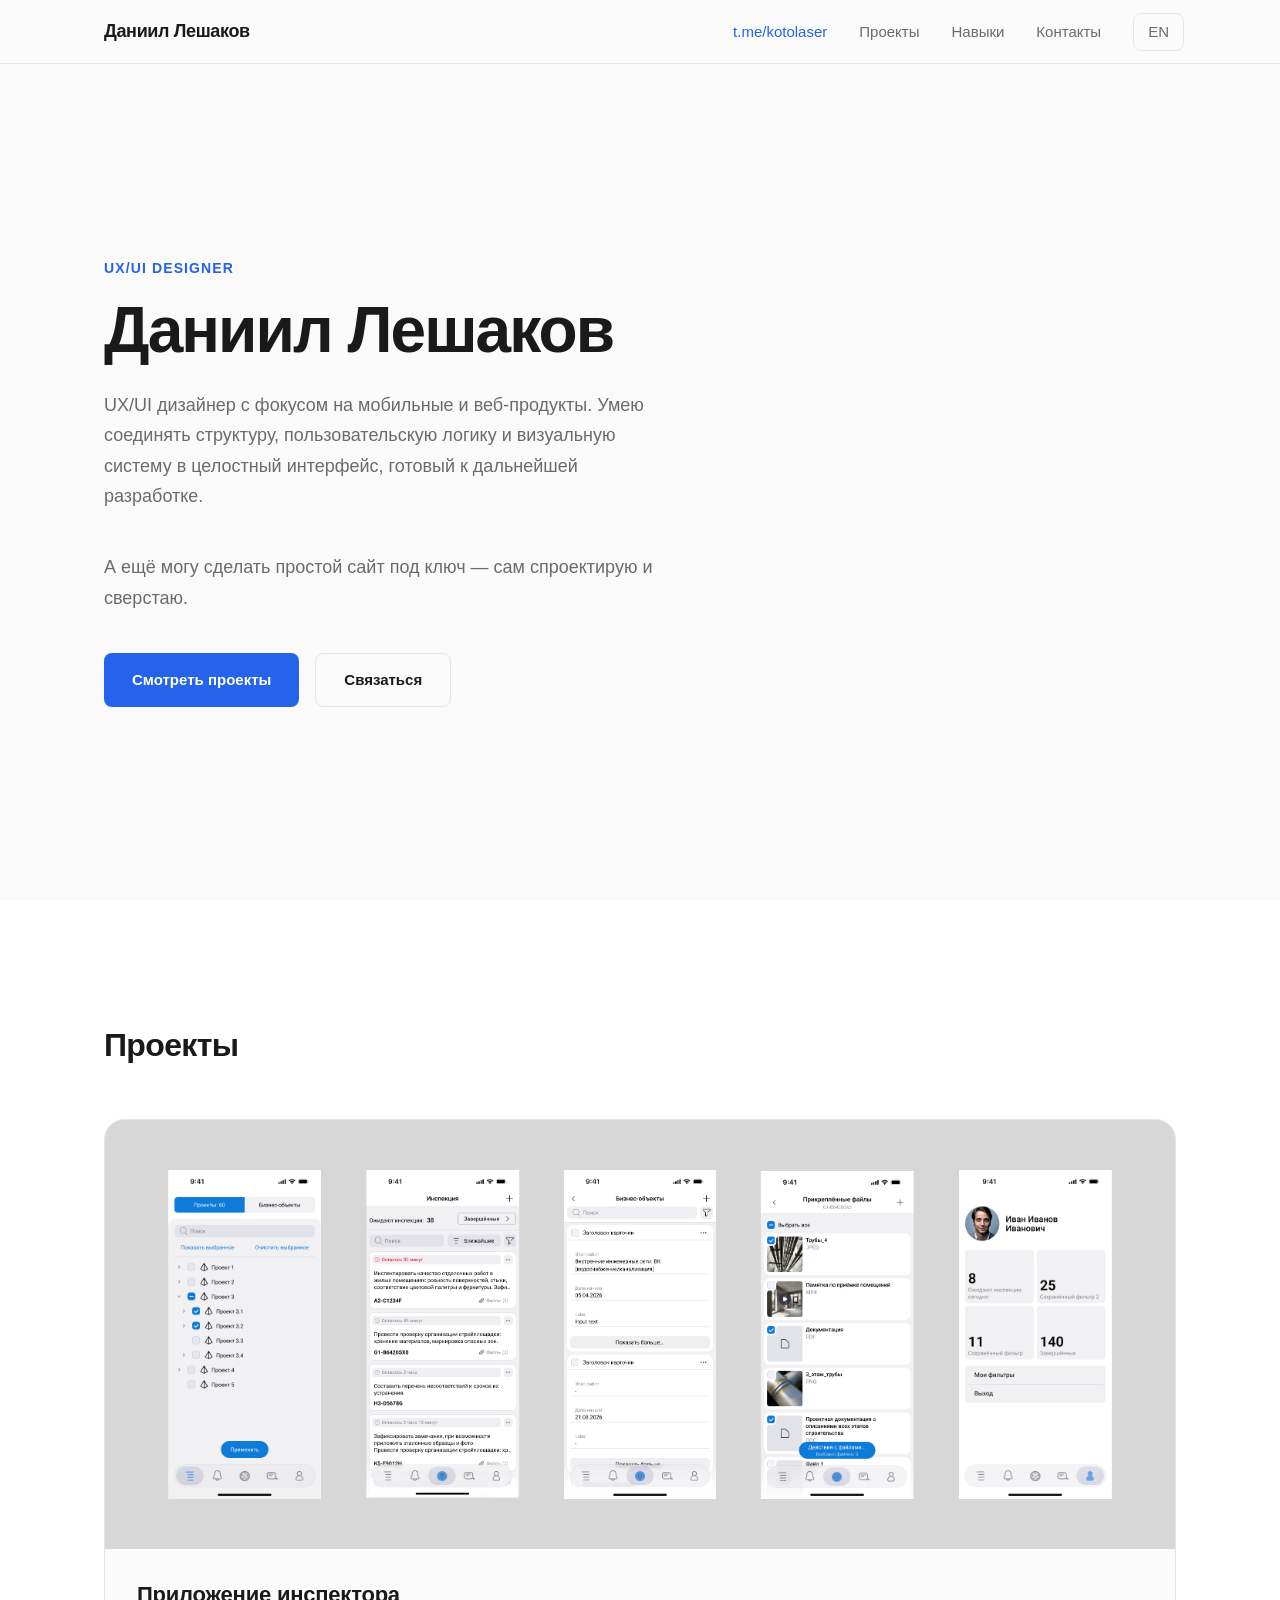
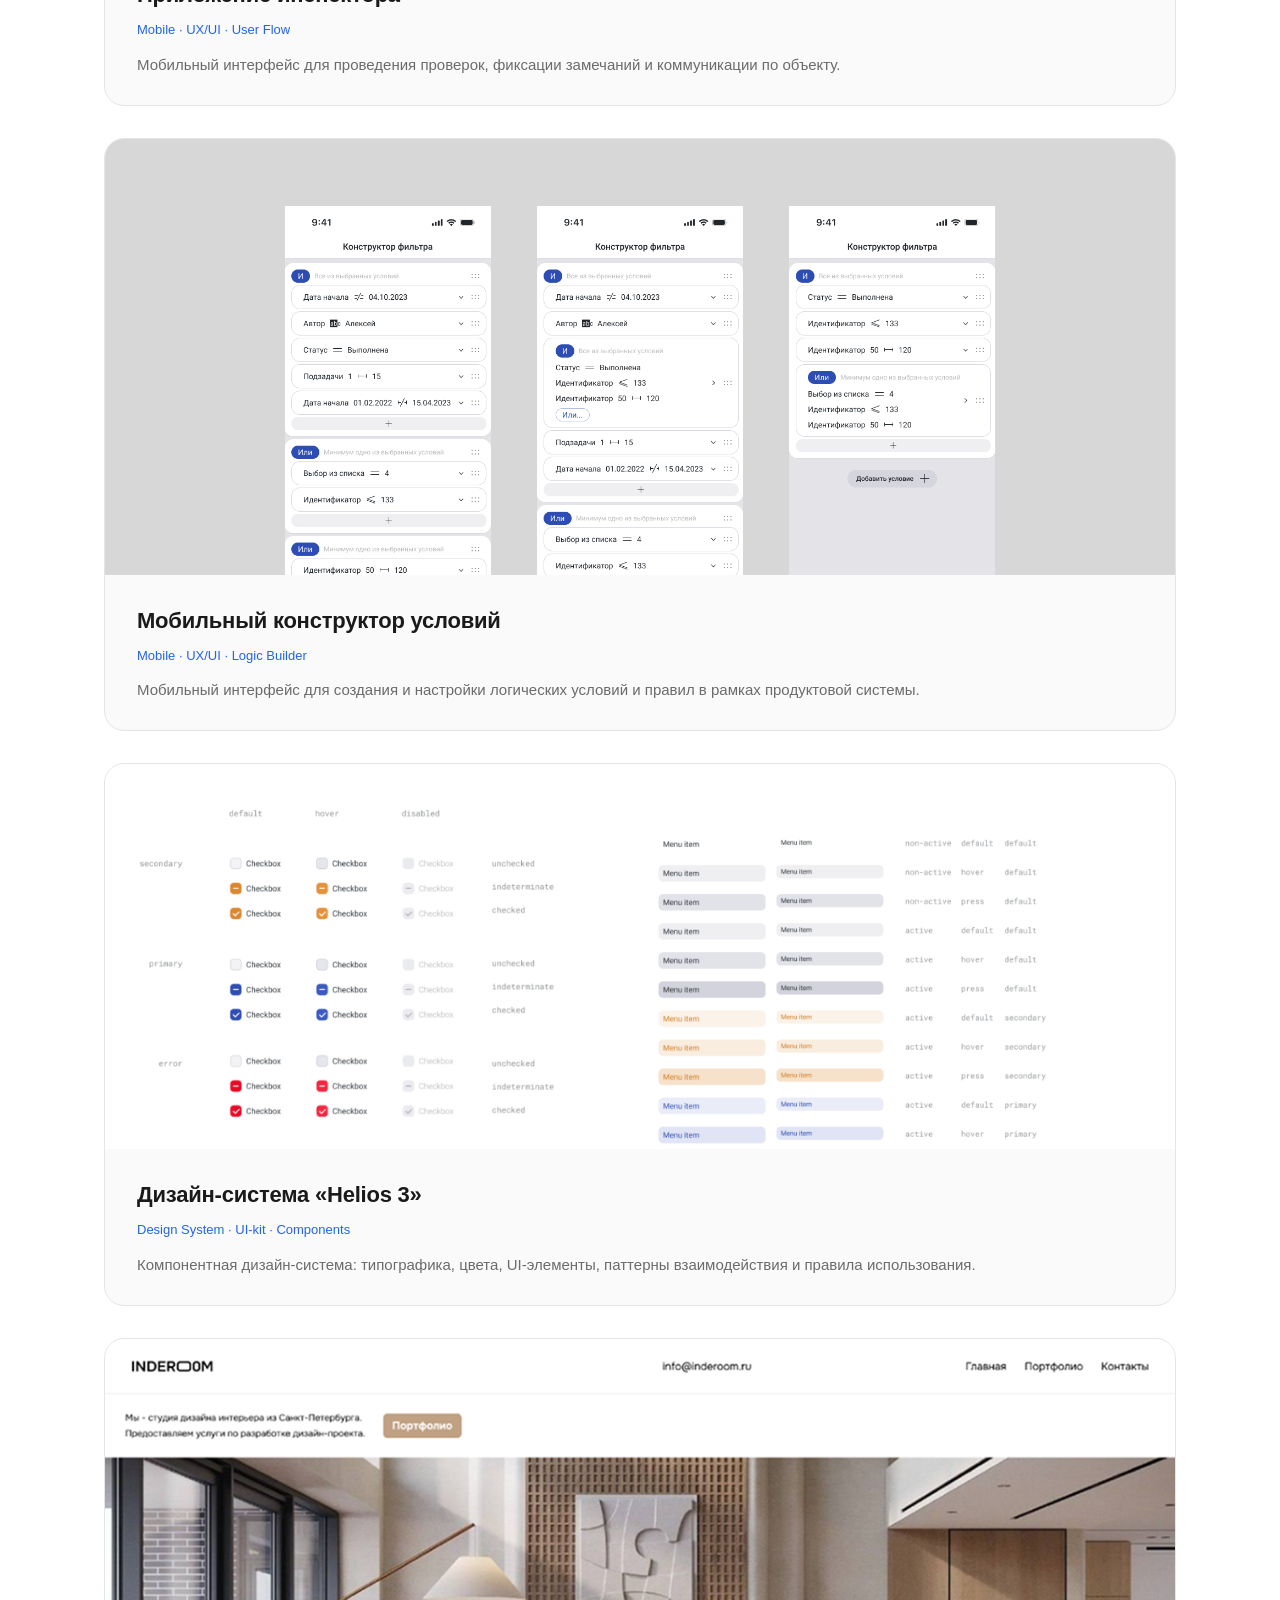
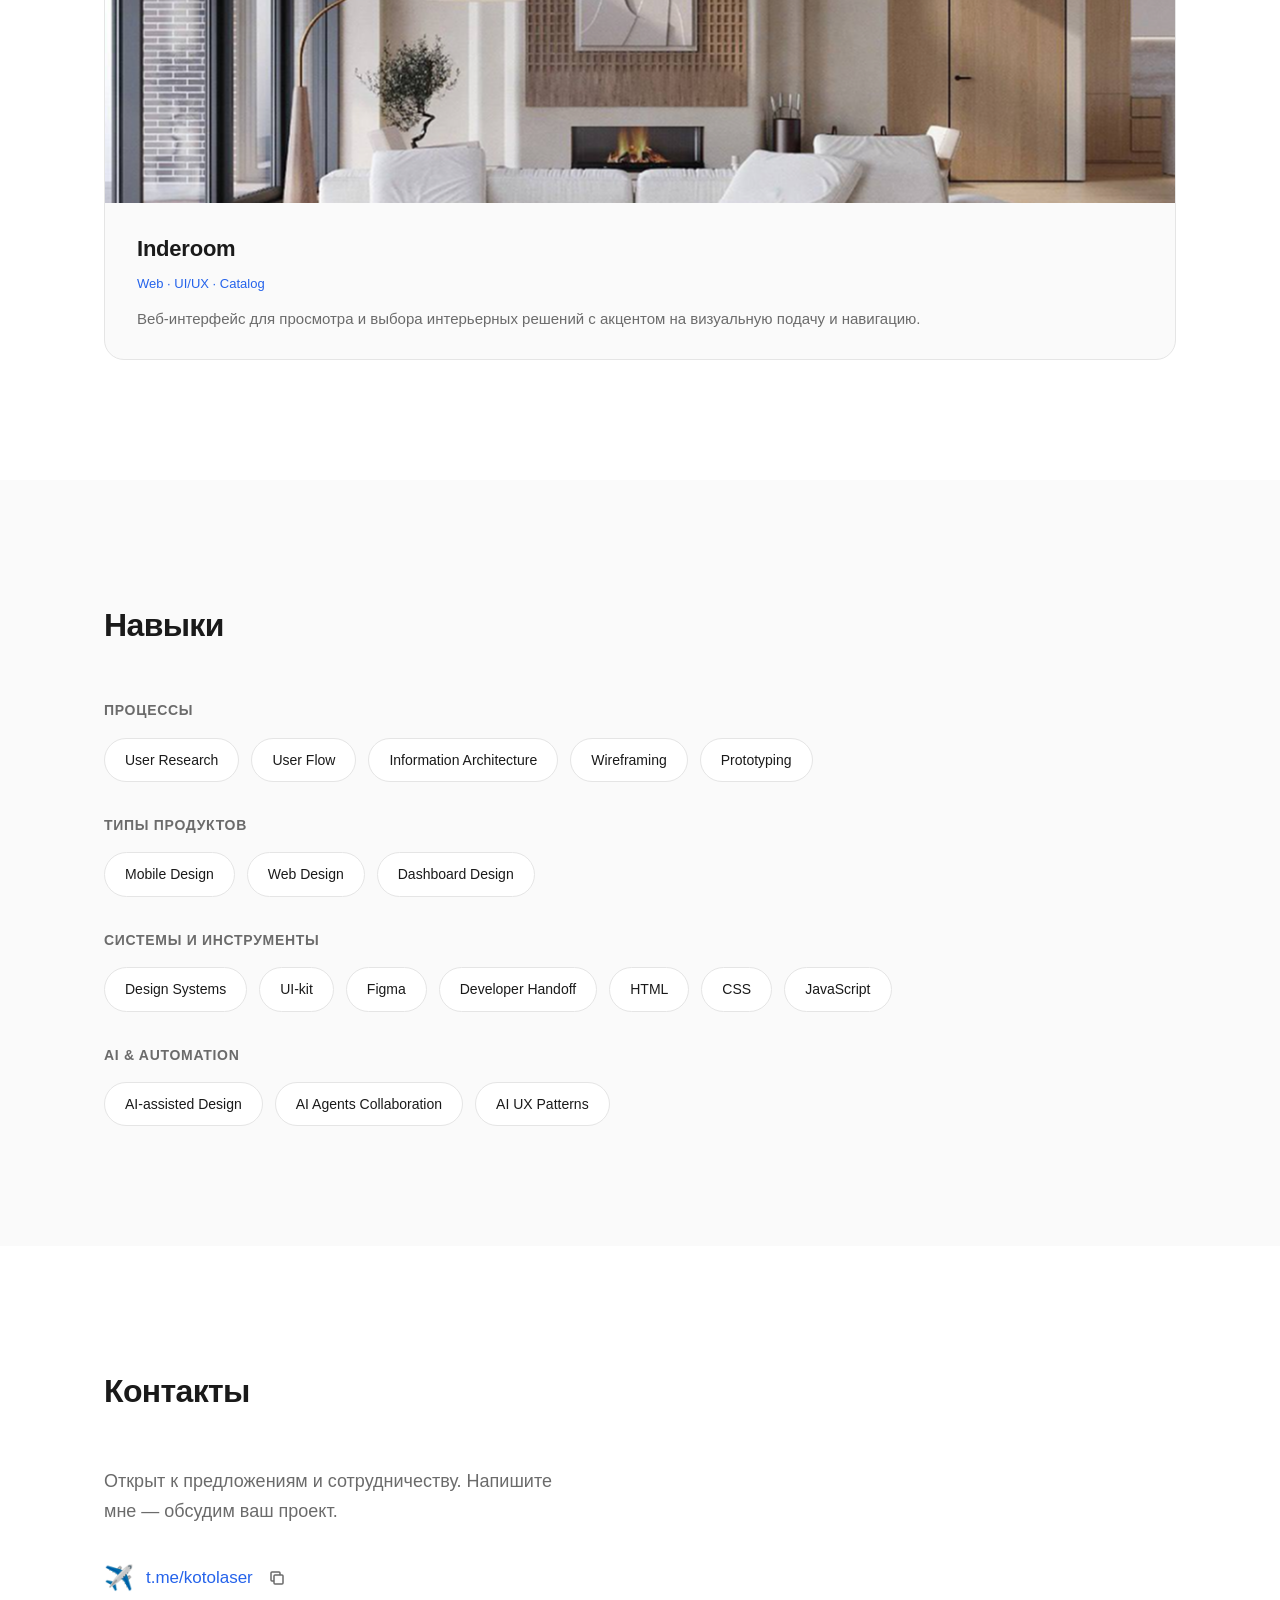
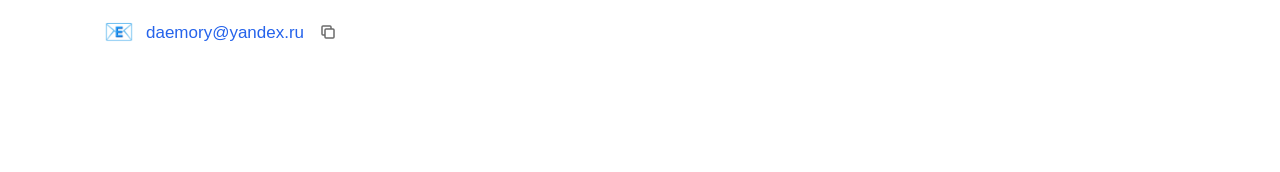
==== commit 1b4e466a: "misc: update CV files, add language switcher, minor style fixes" ====
--- a/index.html
+++ b/index.html
@@ -17,6 +17,7 @@
         <li><a href="#projects">Проекты</a></li>
         <li><a href="#skills">Навыки</a></li>
         <li><a href="#contacts">Контакты</a></li>
+        <li><a href="/en/" class="nav__lang">EN</a></li>
       </ul>
       <button class="nav__burger" id="navBurger" aria-label="Меню">
         <span></span>
@@ -510,6 +511,7 @@
               </svg>
             </button>
           </div>
+          <!--
           <div class="contact-row">
             <a href="tel:+79516694210" class="contact-link">
               <span class="contact-link__icon">📞</span>
@@ -525,6 +527,7 @@
               </svg>
             </button>
           </div>
+          -->
         </div>
       </div>
     </div>
--- a/styles.css
+++ b/styles.css
@@ -116,7 +116,13 @@
 
 .nav__links {
   display: flex;
+  align-items: center;
   gap: 32px;
+}
+
+.nav__links li {
+  display: flex;
+  align-items: center;
 }
 
 .nav__links a {
@@ -136,6 +142,23 @@
 
 .nav__link--accent:hover {
   color: var(--color-accent-hover) !important;
+}
+
+.nav__lang {
+  display: inline-flex;
+  align-items: center;
+  padding: 6px 14px;
+  font-size: 0.8125rem;
+  font-weight: 600;
+  color: var(--color-text-secondary);
+  border: 1.5px solid var(--color-border);
+  border-radius: var(--radius-sm);
+  transition: all var(--transition);
+}
+
+.nav__lang:hover {
+  border-color: var(--color-text);
+  color: var(--color-text);
 }
 
 .nav__burger {
@@ -739,10 +762,6 @@
 
 /* ===== Responsive: Mobile ===== */
 @media (max-width: 768px) {
-  :root {
-    --nav-height: 56px;
-  }
-
   .section-title {
     font-size: 1.625rem;
     margin-bottom: 32px;
@@ -777,6 +796,11 @@
     font-size: 1.125rem;
   }
 
+  .nav__lang {
+    font-size: 1rem;
+    padding: 8px 18px;
+  }
+
   .nav__burger {
     display: flex;
   }
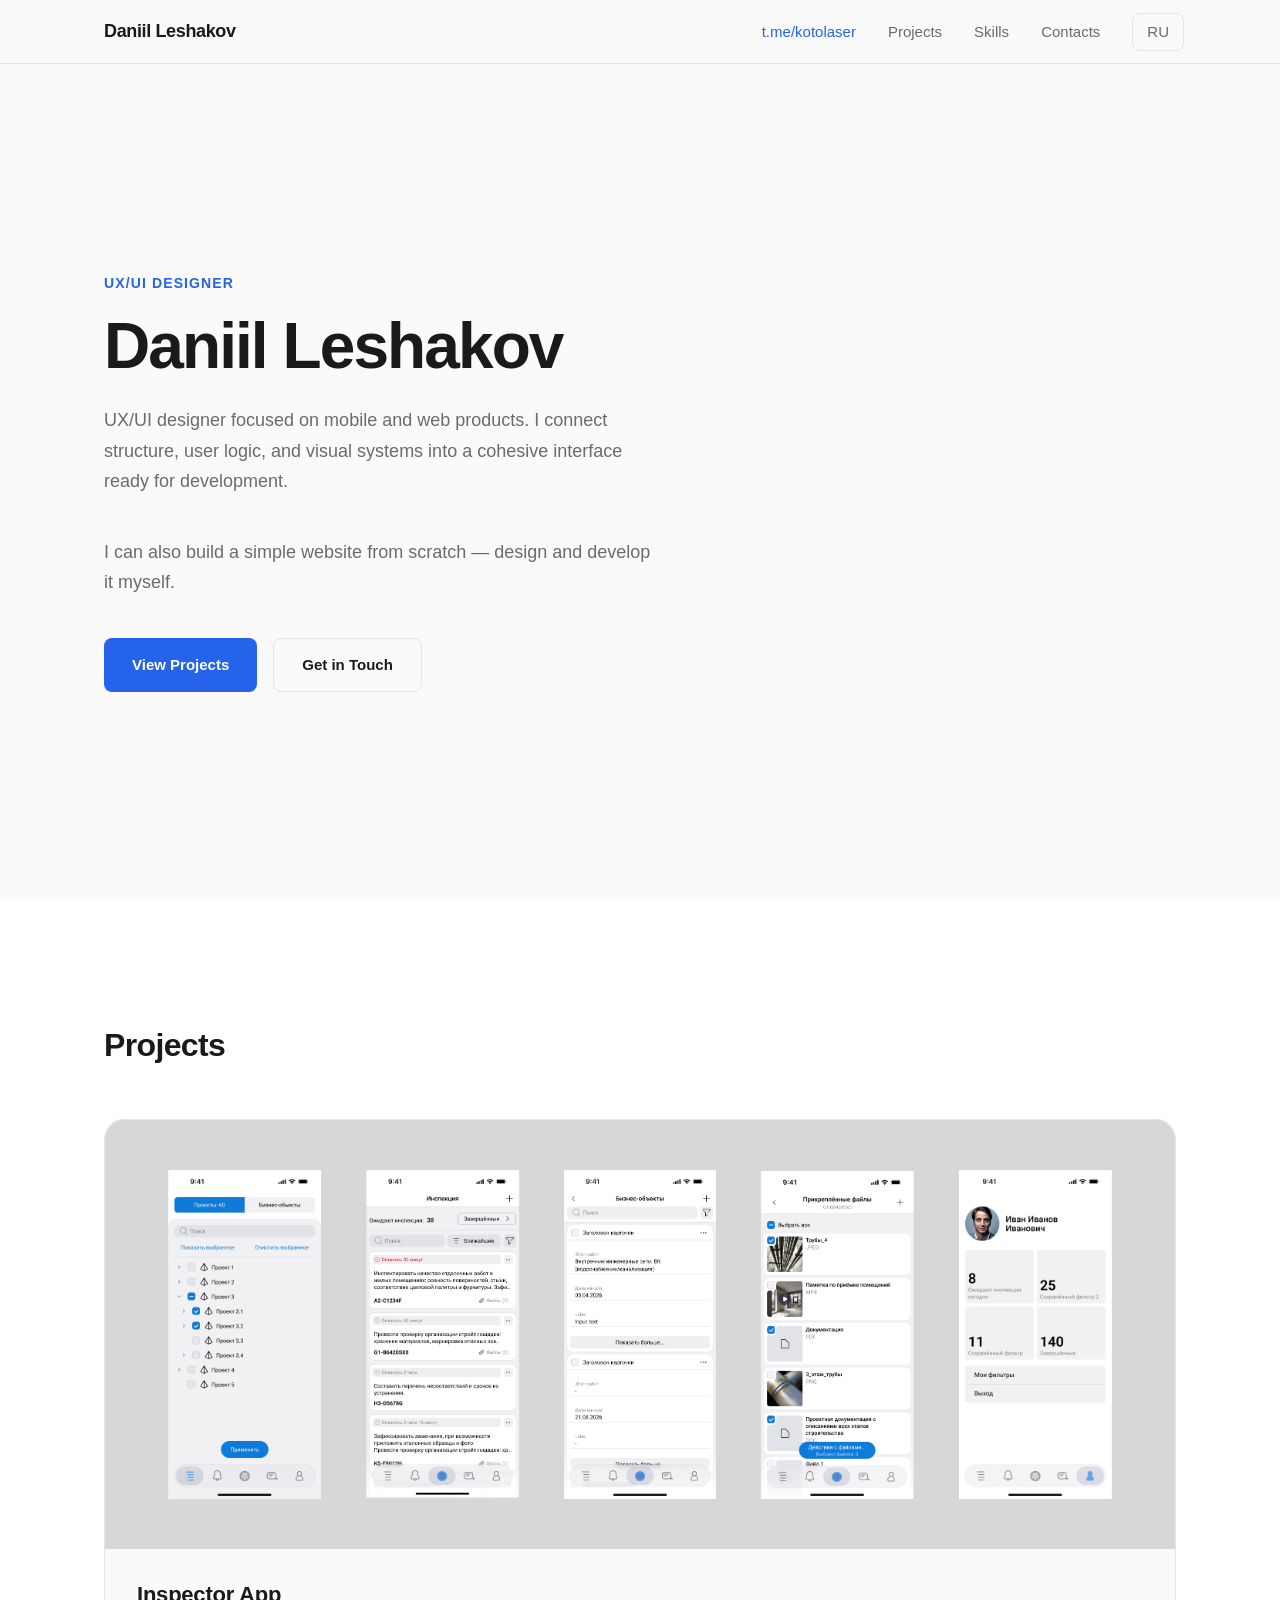
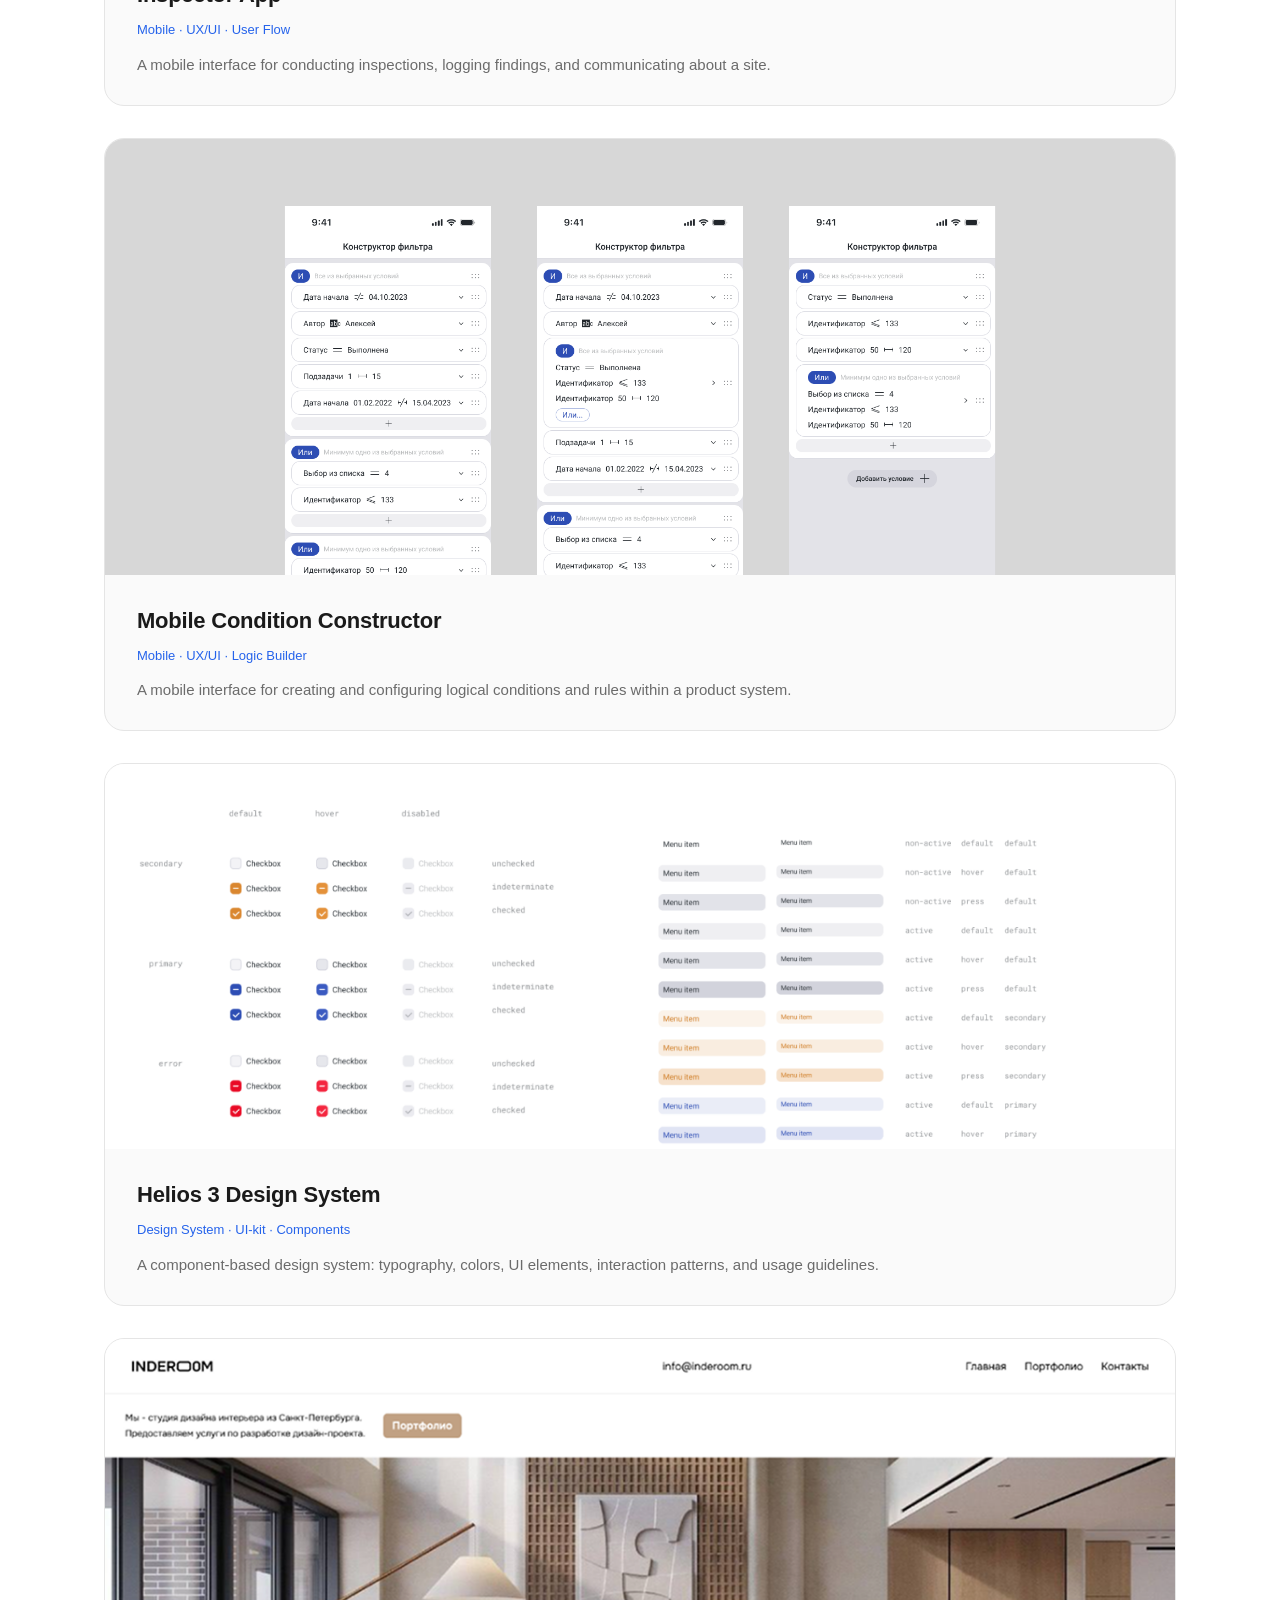
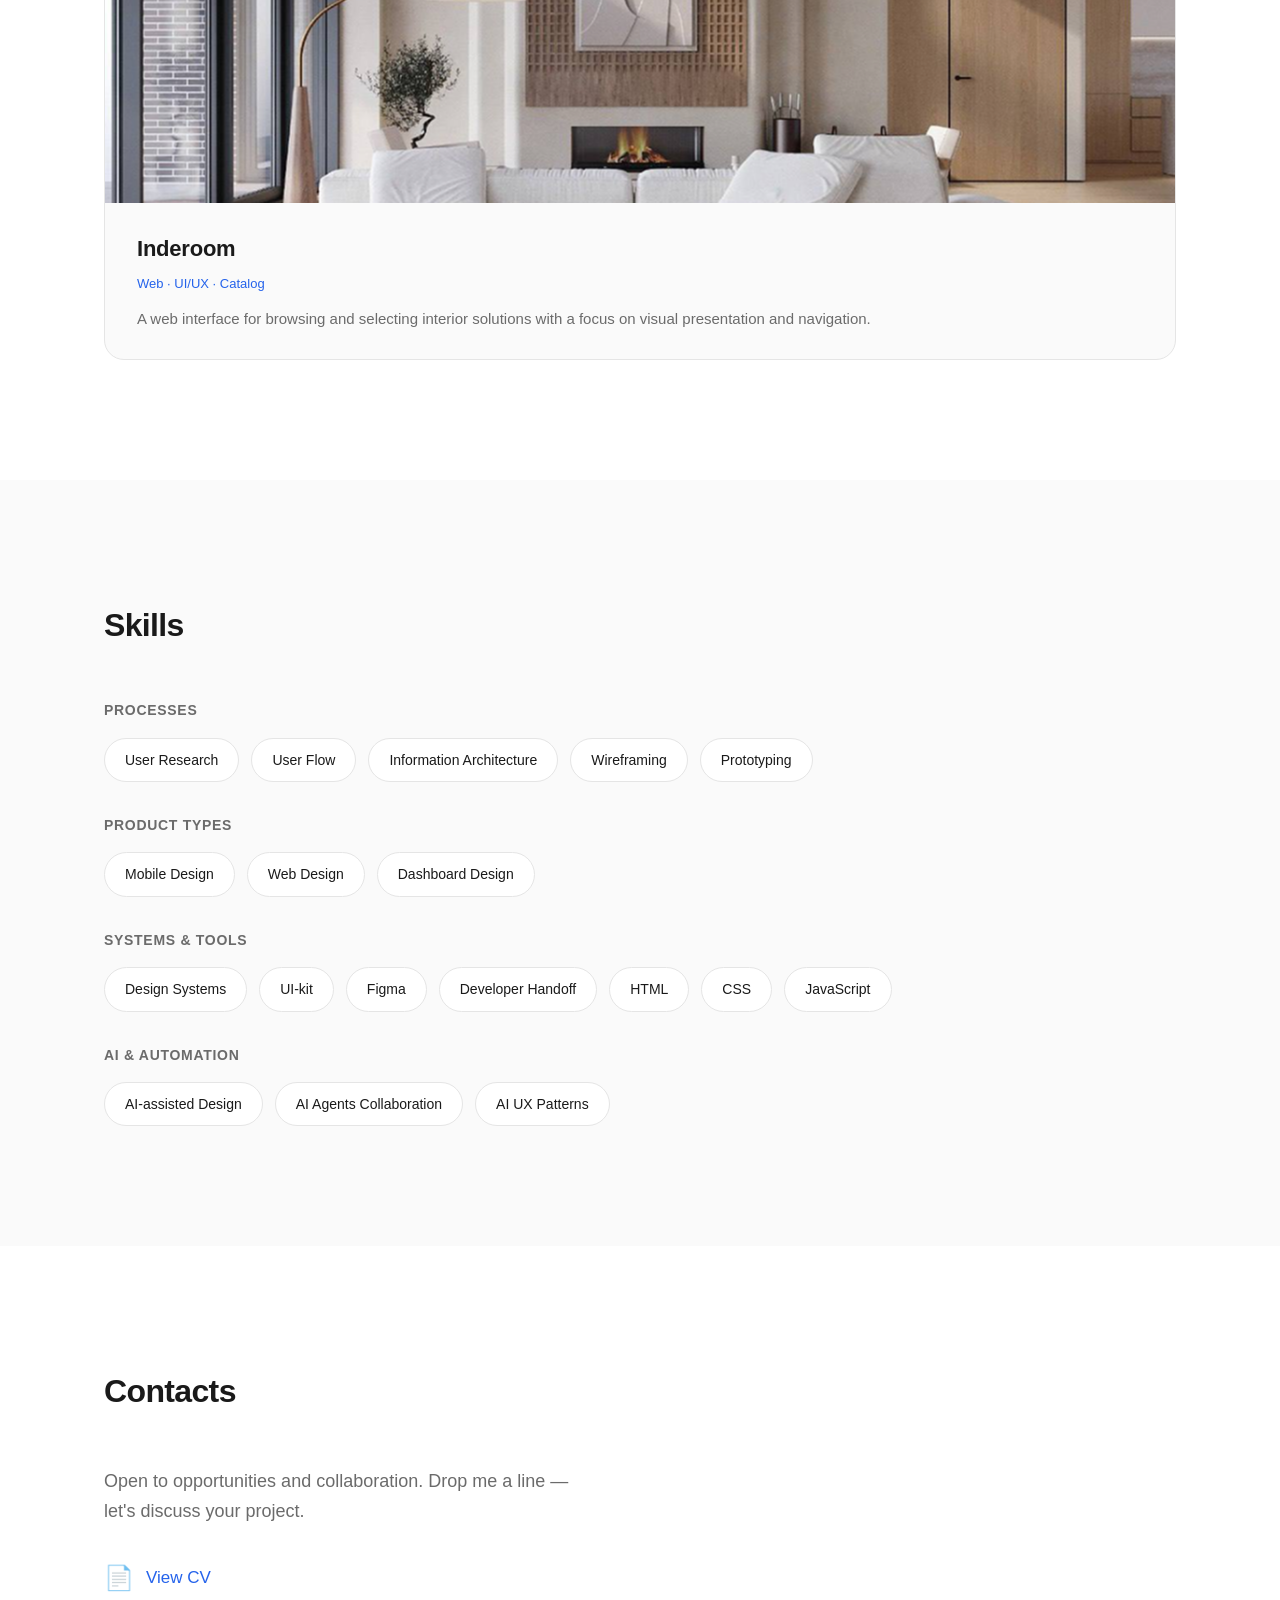
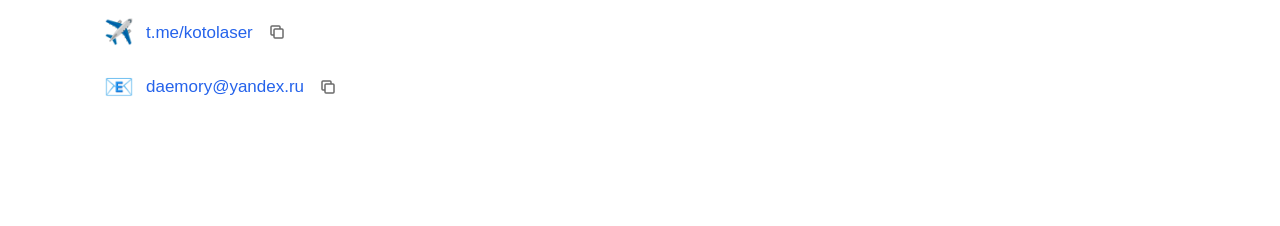
==== commit 4d513920: "feat: EN по умолчанию на корне, RU в /ru, деплой на Pages по белому списку" ====
--- a/index.html
+++ b/index.html
@@ -1,9 +1,9 @@
 <!DOCTYPE html>
-<html lang="ru">
+<html lang="en">
 <head>
   <meta charset="UTF-8">
   <meta name="viewport" content="width=device-width, initial-scale=1.0">
-  <title>Даниил Лешаков — UX/UI Дизайнер</title>
+  <title>Daniil Leshakov — UX/UI Designer</title>
   <link rel="stylesheet" href="styles.css">
 </head>
 <body>
@@ -11,15 +11,15 @@
   <!-- Navigation -->
   <nav class="nav" id="nav">
     <div class="nav__container">
-      <a href="#hero" class="nav__logo">Даниил Лешаков</a>
+      <a href="#hero" class="nav__logo">Daniil Leshakov</a>
       <ul class="nav__links" id="navLinks">
         <li><a href="https://t.me/kotolaser" target="_blank" rel="noopener" class="nav__link--accent">t.me/kotolaser</a></li>
-        <li><a href="#projects">Проекты</a></li>
-        <li><a href="#skills">Навыки</a></li>
-        <li><a href="#contacts">Контакты</a></li>
-        <li><a href="/en/" class="nav__lang">EN</a></li>
+        <li><a href="#projects">Projects</a></li>
+        <li><a href="#skills">Skills</a></li>
+        <li><a href="#contacts">Contacts</a></li>
+        <li><a href="ru/" class="nav__lang">RU</a></li>
       </ul>
-      <button class="nav__burger" id="navBurger" aria-label="Меню">
+      <button class="nav__burger" id="navBurger" aria-label="Menu">
         <span></span>
         <span></span>
         <span></span>
@@ -31,18 +31,18 @@
   <section class="hero" id="hero">
     <div class="hero__container">
       <p class="hero__label fade-in">UX/UI Designer</p>
-      <h1 class="hero__title fade-in">Даниил Лешаков</h1>
+      <h1 class="hero__title fade-in">Daniil Leshakov</h1>
       <p class="hero__desc fade-in">
-        UX/UI дизайнер с фокусом на мобильные и веб-продукты.
-        Умею соединять структуру, пользовательскую логику и визуальную систему
-        в целостный интерфейс, готовый к дальнейшей разработке.
+        UX/UI designer focused on mobile and web products.
+        I connect structure, user logic, and visual systems
+        into a cohesive interface ready for development.
       </p>
       <p class="hero__desc fade-in">
-        А ещё могу сделать простой сайт под ключ — сам спроектирую и сверстаю.
+        I can also build a simple website from scratch — design and develop it myself.
       </p>
       <div class="hero__actions fade-in">
-        <a href="#projects" class="btn btn--primary">Смотреть проекты</a>
-        <a href="#contacts" class="btn btn--outline">Связаться</a>
+        <a href="#projects" class="btn btn--primary">View Projects</a>
+        <a href="#contacts" class="btn btn--outline">Get in Touch</a>
       </div>
     </div>
   </section>
@@ -50,70 +50,70 @@
   <!-- Projects -->
   <section class="projects" id="projects">
     <div class="container">
-      <h2 class="section-title fade-in">Проекты</h2>
+      <h2 class="section-title fade-in">Projects</h2>
       <div class="projects__grid">
 
         <!-- Project 1: Inspector App -->
         <div class="project-card fade-in" data-project="inspector">
           <div class="project-card__preview">
-            <img src="img/case/inspector/Inspection cover.png" alt="Приложение инспектора">
+            <img src="img/case/inspector/Inspection cover.png" alt="Inspector App">
           </div>
           <div class="project-card__info">
-            <h3 class="project-card__title">Приложение инспектора</h3>
+            <h3 class="project-card__title">Inspector App</h3>
             <p class="project-card__tags">Mobile · UX/UI · User Flow</p>
             <p class="project-card__desc">
-              Мобильный интерфейс для проведения проверок, фиксации замечаний
-              и коммуникации по объекту.
+              A mobile interface for conducting inspections, logging findings,
+              and communicating about a site.
             </p>
           </div>
           <div class="project-card__case" id="case-inspector">
             <div class="case">
               <div class="case__block">
-                <h3 class="case__heading">Обзор проекта</h3>
-                <p><strong>Приложение инспектора</strong> — мобильный интерфейс для проведения проверок, фиксации замечаний и коммуникации по объекту. Проект сфокусирован на полевом сценарии работы: пользователь должен быстро открыть задачу, изучить детали, зафиксировать проблему, прикрепить фотографии и продолжить обсуждение внутри приложения.</p>
-                <p>Приложение построено на базе существующей ERP-системы, которая изначально работала только на десктопе. Моя задача — взять заложенную в ней логику продукта и на её основе спроектировать мобильное приложение под конкретный кейс заказчика.</p>
-                <img data-src="img/case/inspector/Inspection more frames.png" alt="Общий вид приложения">
-              </div>
-
-              <div class="case__block">
-                <h3 class="case__heading">Цель продукта</h3>
-                <p>Создать понятный и быстрый мобильный инструмент для инспектора, который помогает работать с проверками на месте: просматривать задачи, переходить в карточки, фиксировать результаты, добавлять визуальные материалы и отслеживать дальнейшую коммуникацию по замечаниям.</p>
-              </div>
-
-              <div class="case__block">
-                <h3 class="case__heading">Дизайн-задача</h3>
-                <p>Воплотить сценарий инспекции в мобильном интерфейсе. Сделать работу быстрой, а информацию - легко считываемой. Объединить в одном приложении несколько процессов: работу с задачами, фотофиксацию, просмотр деталей и коммуникацию.</p>
-              </div>
-
-              <div class="case__block">
-                <h3 class="case__heading">Моя роль</h3>
+                <h3 class="case__heading">Project Overview</h3>
+                <p><strong>Inspector App</strong> — a mobile interface for conducting inspections, logging findings, and communicating about a site. The project focuses on a field scenario: the user needs to quickly open a task, review details, record an issue, attach photos, and continue the discussion within the app.</p>
+                <p>The app is built on top of an existing ERP system that originally worked only on desktop. My task is to take the product logic embedded in it and design a mobile app for a specific client use case.</p>
+                <img data-src="img/case/inspector/Inspection more frames.png" alt="App overview">
+              </div>
+
+              <div class="case__block">
+                <h3 class="case__heading">Product Goal</h3>
+                <p>Create a clear and fast mobile tool for inspectors that helps them work with inspections on-site: review tasks, navigate to cards, record results, add visual materials, and track further communication on findings.</p>
+              </div>
+
+              <div class="case__block">
+                <h3 class="case__heading">Design Task</h3>
+                <p>Bring the inspection scenario to life in a mobile interface. Make work fast and information easy to read. Combine multiple processes in one app: task management, photo documentation, detail review, and communication.</p>
+              </div>
+
+              <div class="case__block">
+                <h3 class="case__heading">My Role</h3>
                 <ul>
-                  <li>Собрал логику ключевых пользовательских сценариев</li>
+                  <li>Collected the logic of key user scenarios</li>
                   <li>
-                    Адаптировал логику десктопной ERP-системы в мобайл:
+                    Adapted desktop ERP system logic for mobile:
                     <ul>
-                      <li>Бизнес-объекты — списком и фильтр задач по ним</li>
-                      <li>Чаты</li>
-                      <li>Просмотр файлов</li>
+                      <li>Business objects — list view and task filtering</li>
+                      <li>Chats</li>
+                      <li>File viewing</li>
                     </ul>
                   </li>
-                  <li>Добавил сценарий инспекции к адаптированным разделам системы</li>
-                  <li>Спроектировал сценарий фотофиксации</li>
-                  <li>Создал мобильные компоненты</li>
-                  <li>Оформил взаимодействие с чатами</li>
-                  <li>Собрал финальный UI мобильного приложения</li>
+                  <li>Added the inspection scenario to adapted system sections</li>
+                  <li>Designed the photo documentation scenario</li>
+                  <li>Created mobile components</li>
+                  <li>Designed chat interactions</li>
+                  <li>Assembled the final mobile UI</li>
                 </ul>
               </div>
 
               <div class="case__block">
-                <h3 class="case__heading">Взаимодействие</h3>
+                <h3 class="case__heading">Collaboration</h3>
                 <ul>
-                  <li><strong>Разработка:</strong> лид кор-команды — верифицировал структуру на предмет соответствия логике продукта, на базе которого делалась мобильная версия.</li>
-                  <li><strong>Дизайн:</strong> лид дизайна — согласовывал UX, визуал и логику на соответствие сценариям, проверял качество адаптации.</li>
-                  <li><strong>Дизайн-система:</strong> разработчик дизайн-системы — координация по мобильным компонентам.</li>
-                  <li><strong>Менеджмент:</strong> согласовывал результаты на каждом этапе проекта.</li>
+                  <li><strong>Development:</strong> core team lead — verified the structure against the product logic the mobile version was based on.</li>
+                  <li><strong>Design:</strong> design lead — reviewed UX, visuals, and logic for scenario alignment; checked adaptation quality.</li>
+                  <li><strong>Design system:</strong> design system developer — coordination on mobile components.</li>
+                  <li><strong>Management:</strong> aligned results at each project stage.</li>
                 </ul>
-                <p>Раздел профиля и уведомлений реализовывался другим дизайнером после меня — эти экраны в кейсе не представлены.</p>
+                <p>The profile and notification screens were designed by another designer after me — those screens are not included in this case.</p>
               </div>
 
               <div class="case__block">
@@ -122,132 +122,132 @@
                   <div class="flow-step">
                     <div class="flow-step__number">1</div>
                     <div class="flow-step__body">
-                      <h4 class="flow-step__title">Список задач</h4>
-                      <p class="flow-step__desc">Просмотр активных проверок и выбор нужной</p>
+                      <h4 class="flow-step__title">Task List</h4>
+                      <p class="flow-step__desc">Browse active inspections and select one</p>
                     </div>
                   </div>
                   <div class="flow-step">
                     <div class="flow-step__number">2</div>
                     <div class="flow-step__body">
-                      <h4 class="flow-step__title">Карточка проверки</h4>
-                      <p class="flow-step__desc">Детали, статус и связанные действия</p>
+                      <h4 class="flow-step__title">Inspection Card</h4>
+                      <p class="flow-step__desc">Details, status, and related actions</p>
                     </div>
                   </div>
                   <div class="flow-step">
                     <div class="flow-step__number">3</div>
                     <div class="flow-step__body">
-                      <h4 class="flow-step__title">Добавление замечания</h4>
-                      <p class="flow-step__desc">Фиксация результата по пункту проверки</p>
+                      <h4 class="flow-step__title">Adding a Finding</h4>
+                      <p class="flow-step__desc">Record the result for an inspection item</p>
                     </div>
                   </div>
                   <div class="flow-step">
                     <div class="flow-step__number">4</div>
                     <div class="flow-step__body">
-                      <h4 class="flow-step__title">Фотофиксация</h4>
+                      <h4 class="flow-step__title">Photo Documentation</h4>
                       <div class="flow-step__branches">
-                        <span class="flow-step__branch">📷 Камера</span>
-                        <span class="flow-step__branch">🖼 Галерея</span>
+                        <span class="flow-step__branch">📷 Camera</span>
+                        <span class="flow-step__branch">🖼 Gallery</span>
                       </div>
                     </div>
                   </div>
                   <div class="flow-step">
                     <div class="flow-step__number">5</div>
                     <div class="flow-step__body">
-                      <h4 class="flow-step__title">Подтверждение и сохранение</h4>
-                      <p class="flow-step__desc">Вложение прикрепляется к замечанию</p>
+                      <h4 class="flow-step__title">Confirmation & Save</h4>
+                      <p class="flow-step__desc">Attachment is linked to the finding</p>
                     </div>
                   </div>
                   <div class="flow-step flow-step--final">
                     <div class="flow-step__number">6</div>
                     <div class="flow-step__body">
-                      <h4 class="flow-step__title">Обсуждение в комментариях</h4>
-                      <p class="flow-step__desc">Коммуникация внутри контекста задачи</p>
+                      <h4 class="flow-step__title">Discussion in Comments</h4>
+                      <p class="flow-step__desc">Communication within the task context</p>
                     </div>
                   </div>
                 </div>
               </div>
 
               <div class="case__block">
-                <h3 class="case__heading">Информационная архитектура</h3>
+                <h3 class="case__heading">Information Architecture</h3>
                 <div class="case__grid-2">
                   <div>
-                    <h4>Рабочие задачи</h4>
+                    <h4>Work Tasks</h4>
                     <ul>
-                      <li>Список задач / замечаний</li>
-                      <li>Переключение между состояниями</li>
-                      <li>Переход в карточку</li>
+                      <li>Task / finding list</li>
+                      <li>State switching</li>
+                      <li>Navigate to card</li>
                     </ul>
                   </div>
                   <div>
-                    <h4>Карточка проверки</h4>
+                    <h4>Inspection Card</h4>
                     <ul>
-                      <li>Основная информация</li>
-                      <li>Описание и статус</li>
-                      <li>Связанные действия</li>
-                      <li>Комментарии</li>
+                      <li>Core information</li>
+                      <li>Description and status</li>
+                      <li>Related actions</li>
+                      <li>Comments</li>
                     </ul>
                   </div>
                   <div>
-                    <h4>Работа с вложениями</h4>
+                    <h4>Attachment Handling</h4>
                     <ul>
-                      <li>Запуск камеры</li>
-                      <li>Выбор из галереи</li>
-                      <li>Просмотр файлов</li>
-                      <li>Подтверждение добавления</li>
+                      <li>Camera launch</li>
+                      <li>Gallery selection</li>
+                      <li>File preview</li>
+                      <li>Upload confirmation</li>
                     </ul>
                   </div>
                   <div>
-                    <h4>Коммуникация</h4>
+                    <h4>Communication</h4>
                     <ul>
-                      <li>Список чатов</li>
-                      <li>Диалог</li>
-                      <li>Обсуждение по задаче</li>
+                      <li>Chat list</li>
+                      <li>Conversation</li>
+                      <li>Task discussion</li>
                     </ul>
+                  </div>
                 </div>
               </div>
-              </div>
-
-              <div class="case__block">
-                <h3 class="case__heading">Ключевые сценарии</h3>
+
+              <div class="case__block">
+                <h3 class="case__heading">Key Scenarios</h3>
                 <div class="case__grid-2">
                   <div>
-                    <h4>Работа с задачей</h4>
-                    <p>Инспектор открывает список задач, выбирает проверку и переходит в карточку с деталями, статусом и связанной информацией.</p>
-                  </div>
-                  <div>
-                    <h4>Фиксация замечания</h4>
-                    <p>Из карточки пользователь добавляет замечание, вносит информацию по результату проверки и сохраняет её в контексте задачи.</p>
-                  </div>
-                  <div>
-                    <h4>Фотофиксация</h4>
-                    <p>Пользователь прикладывает изображения через камеру или галерею, чтобы зафиксировать проблему визуально в момент осмотра.</p>
-                  </div>
-                  <div>
-                    <h4>Коммуникация</h4>
-                    <p>После фиксации замечания пользователь продолжает обсуждение внутри интерфейса, используя комментарии или чат.</p>
+                    <h4>Working with a Task</h4>
+                    <p>The inspector opens the task list, selects an inspection, and navigates to a card with details, status, and related information.</p>
+                  </div>
+                  <div>
+                    <h4>Recording a Finding</h4>
+                    <p>From the card, the user adds a finding, enters inspection result information, and saves it within the task context.</p>
+                  </div>
+                  <div>
+                    <h4>Photo Documentation</h4>
+                    <p>The user attaches images via camera or gallery to visually record an issue at the time of inspection.</p>
+                  </div>
+                  <div>
+                    <h4>Communication</h4>
+                    <p>After recording a finding, the user continues the discussion within the interface using comments or chat.</p>
                   </div>
                 </div>
-                <img data-src="img/case/inspector/inspection key frames.png" alt="Ключевые экраны">
-              </div>
-
-              <div class="case__block">
-                <h3 class="case__heading">UX-решения</h3>
+                <img data-src="img/case/inspector/inspection key frames.png" alt="Key screens">
+              </div>
+
+              <div class="case__block">
+                <h3 class="case__heading">UX Decisions</h3>
                 <ul>
-                  <li><strong>Быстрый доступ к действиям</strong> — основные действия доступны без длинных переходов и лишних уровней навигации</li>
-                  <li><strong>Понятная структура экранов</strong> — каждый экран решает конкретную задачу: просмотр, фиксация, вложения или коммуникация</li>
-                  <li><strong>Поддержка полевого сценария</strong> — интерфейс для использования в движении: читаемость, простая иерархия, короткие действия</li>
-                  <li><strong>Связь задачи и обсуждения</strong> — коммуникация встроена в рабочий процесс, не существует отдельно от контекста</li>
-                  <li><strong>Фото как часть процесса</strong> — добавление изображений не вторичная функция, а ключевой элемент фиксации результата</li>
+                  <li><strong>Quick access to actions</strong> — core actions are available without long transitions or extra navigation levels</li>
+                  <li><strong>Clear screen structure</strong> — each screen serves a specific purpose: browsing, recording, attachments, or communication</li>
+                  <li><strong>Field-ready design</strong> — interface built for use on the go: readability, simple hierarchy, short actions</li>
+                  <li><strong>Task–discussion link</strong> — communication is embedded in the workflow, not separated from context</li>
+                  <li><strong>Photos as part of the process</strong> — adding images is not a secondary feature but a key element of recording results</li>
                 </ul>
               </div>
 
               <div class="case__block">
-                <h3 class="case__heading">Результат</h3>
-                <p>Мобильный интерфейс, объединяющий несколько рабочих процессов инспектора в одном сценарии: просмотр задач, переход в карточку, фиксацию замечаний, добавление фотографий и дальнейшую коммуникацию по объекту. Проект показывает работу не только с визуальной частью, но и с логикой взаимодействия, последовательностью действий и организацией мобильного рабочего процесса.</p>
-                <img data-src="img/case/inspector/inspection mobile full.png" alt="Финальный UI — Приложение инспектора">
-              </div>
-
-              <button class="case__collapse-btn" type="button">Свернуть</button>
+                <h3 class="case__heading">Outcome</h3>
+                <p>A mobile interface that unifies multiple inspector workflows into a single scenario: browsing tasks, navigating to a card, recording findings, adding photos, and continuing communication about a site. The project demonstrates work not only with the visual layer but also with interaction logic, action sequencing, and mobile workflow organization.</p>
+                <img data-src="img/case/inspector/inspection mobile full.png" alt="Final UI — Inspector App">
+              </div>
+
+              <button class="case__collapse-btn" type="button">Collapse</button>
             </div>
           </div>
         </div>
@@ -255,47 +255,47 @@
         <!-- Project 2: Mobile Constructor -->
         <div class="project-card fade-in" data-project="constructor">
           <div class="project-card__preview">
-            <img src="img/case/constructor/filter cover.png" alt="Мобильный конструктор условий">
+            <img src="img/case/constructor/filter cover.png" alt="Mobile Condition Constructor">
           </div>
           <div class="project-card__info">
-            <h3 class="project-card__title">Мобильный конструктор условий</h3>
+            <h3 class="project-card__title">Mobile Condition Constructor</h3>
             <p class="project-card__tags">Mobile · UX/UI · Logic Builder</p>
             <p class="project-card__desc">
-              Мобильный интерфейс для создания и настройки логических условий
-              и правил в рамках продуктовой системы.
+              A mobile interface for creating and configuring logical conditions
+              and rules within a product system.
             </p>
           </div>
           <div class="project-card__case" id="case-constructor">
             <div class="case">
               <div class="case__block">
-                <h3 class="case__heading">О проекте</h3>
-                <p>Проект мобильного интерфейса для конструирования логических условий. Пользователь создаёт правила и условия через визуальный интерфейс, без необходимости писать код.</p>
-                <img data-src="img/case/constructor/filter creation.png" alt="Создание фильтра">
-              </div>
-              <div class="case__block">
-                <h3 class="case__heading">Задача</h3>
-                <p>Спроектировать понятный мобильный интерфейс для создания сложных логических конструкций. Сделать процесс настройки условий интуитивным и доступным для пользователей без технического бэкграунда.</p>
-              </div>
-              <div class="case__block">
-                <h3 class="case__heading">Моя роль</h3>
+                <h3 class="case__heading">About the Project</h3>
+                <p>A mobile interface project for constructing logical conditions. The user creates rules and conditions through a visual interface without writing code.</p>
+                <img data-src="img/case/constructor/filter creation.png" alt="Creating a filter">
+              </div>
+              <div class="case__block">
+                <h3 class="case__heading">Task</h3>
+                <p>Design a clear mobile interface for building complex logical structures. Make the condition configuration process intuitive and accessible for users without a technical background.</p>
+              </div>
+              <div class="case__block">
+                <h3 class="case__heading">My Role</h3>
                 <ul>
-                  <li>Проработал структуру экранов конструктора</li>
-                  <li>Собрал логику добавления и редактирования условий</li>
-                  <li>Спроектировал визуальный язык блоков и связей</li>
-                  <li>Оформил финальный UI</li>
+                  <li>Worked out the screen structure for the constructor</li>
+                  <li>Built the logic for adding and editing conditions</li>
+                  <li>Designed the visual language for blocks and connections</li>
+                  <li>Assembled the final UI</li>
                 </ul>
               </div>
               <div class="case__block">
-                <h3 class="case__heading">Решение</h3>
-                <p>Интерфейс построен на принципе визуальных блоков: каждое условие — отдельный элемент, который можно добавить, изменить или удалить. Логические операторы (И, ИЛИ) связывают блоки в единую структуру. Навигация между уровнями вложенности реализована через переходы между экранами.</p>
-                <img data-src="img/case/constructor/filter filled.png" alt="Заполненный фильтр">
-              </div>
-              <div class="case__block">
-                <h3 class="case__heading">Результат</h3>
-                <p>Получился мобильный конструктор, в котором пользователь может последовательно создавать и редактировать логические условия без перегруженного интерфейса. Структура экранов поддерживает как простые, так и вложенные сценарии.</p>
-              </div>
-
-              <button class="case__collapse-btn" type="button">Свернуть</button>
+                <h3 class="case__heading">Solution</h3>
+                <p>The interface is built on the principle of visual blocks: each condition is a separate element that can be added, edited, or removed. Logical operators (AND, OR) connect blocks into a single structure. Navigation between nesting levels is implemented through screen transitions.</p>
+                <img data-src="img/case/constructor/filter filled.png" alt="Filled filter">
+              </div>
+              <div class="case__block">
+                <h3 class="case__heading">Outcome</h3>
+                <p>The result is a mobile constructor where the user can sequentially create and edit logical conditions without an overloaded interface. The screen structure supports both simple and nested scenarios.</p>
+              </div>
+
+              <button class="case__collapse-btn" type="button">Collapse</button>
             </div>
           </div>
         </div>
@@ -303,69 +303,69 @@
         <!-- Project 3: Helios 3 Design System -->
         <div class="project-card fade-in" data-project="helios">
           <div class="project-card__preview">
-            <img src="img/case/helios/helios cover.png" alt="Дизайн-система Helios 3">
+            <img src="img/case/helios/helios cover.png" alt="Helios 3 Design System">
           </div>
           <div class="project-card__info">
-            <h3 class="project-card__title">Дизайн-система «Helios 3»</h3>
+            <h3 class="project-card__title">Helios 3 Design System</h3>
             <p class="project-card__tags">Design System · UI-kit · Components</p>
             <p class="project-card__desc">
-              Компонентная дизайн-система: типографика, цвета, UI-элементы,
-              паттерны взаимодействия и правила использования.
+              A component-based design system: typography, colors, UI elements,
+              interaction patterns, and usage guidelines.
             </p>
           </div>
           <div class="project-card__case" id="case-helios">
             <div class="case">
               <div class="case__block">
-                <h3 class="case__heading">О проекте</h3>
-                <p>Дизайн-система «Helios 3» — набор компонентов, правил и паттернов для обеспечения визуальной целостности множества продуктов и команд. Система покрывает типографику, цветовую палитру, UI-элементы и их состояния.</p>
-                <img data-src="img/case/helios/helios components.png" alt="Обзор системы">
-              </div>
-              <div class="case__block">
-                <h3 class="case__heading">Задача</h3>
-                <p>Создать единую систему компонентов, которая обеспечит консистентность интерфейсов в множестве продуктов, ускорит разработку новых экранов и упростит передачу макетов в разработку.<br/>
-                Сделать переход существующей компонентной базы на Tailwind CSS.<br/>
-                Цветовая система должна поддерживать большое количество тем для разных заказчиков.</p>
-              </div>
-              <div class="case__block">
-                <h3 class="case__heading">Моя роль</h3>
+                <h3 class="case__heading">About the Project</h3>
+                <p>Helios 3 Design System — a set of components, rules, and patterns for ensuring visual consistency across multiple products and teams. The system covers typography, color palette, UI elements, and their states.</p>
+                <img data-src="img/case/helios/helios components.png" alt="System overview">
+              </div>
+              <div class="case__block">
+                <h3 class="case__heading">Task</h3>
+                <p>Create a unified component system that ensures interface consistency across multiple products, speeds up new screen development, and simplifies handoff to developers.<br/>
+                Migrate the existing component library to Tailwind CSS.<br/>
+                The color system should support a large number of themes for different clients.</p>
+              </div>
+              <div class="case__block">
+                <h3 class="case__heading">My Role</h3>
                 <ul>
-                  <li>Определил набор базовых компонентов</li>
-                  <li>Улучшил архитектуру цветовой палитры и типографическую шкалу</li>
-                  <li>Перенёс размерную сетку токенов размеров из Tailwind CSS</li>
-                  <li>Собрал UI-kit с состояниями элементов</li>
-                  <li>Описал правила использования компонентов</li>
-                  <li>Сопровождал разработку компонентов</li>
+                  <li>Defined the set of base components</li>
+                  <li>Improved the color palette architecture and typographic scale</li>
+                  <li>Ported the size token grid from Tailwind CSS</li>
+                  <li>Built a UI-kit with element states</li>
+                  <li>Documented component usage guidelines</li>
+                  <li>Supported component development</li>
                 </ul>
               </div>
               <div class="case__block">
-                <h3 class="case__heading">Состав системы</h3>
+                <h3 class="case__heading">System Composition</h3>
                 <div class="case__grid-2">
                   <div>
-                    <h4>Типографика</h4>
-                    <p>Иерархия заголовков, основной текст, вспомогательные стили, размеры и межстрочные интервалы.</p>
-                  </div>
-                  <div>
-                    <h4>Цветовая палитра</h4>
-                    <p>Основные, акцентные, семантические и нейтральные цвета с поддержкой большого количества тем для разных заказчиков.</p>
-                  </div>
-                  <div>
-                    <h4>Компоненты</h4>
-                    <p>Кнопки, поля ввода, карточки, навигация, модальные окна, тосты, чекбоксы, радиокнопки.</p>
-                  </div>
-                  <div>
-                    <h4>Паттерны</h4>
-                    <p>Формы, списки, таблицы, дашборды — типовые layouts и правила их построения.</p>
+                    <h4>Typography</h4>
+                    <p>Heading hierarchy, body text, auxiliary styles, sizes, and line heights.</p>
+                  </div>
+                  <div>
+                    <h4>Color Palette</h4>
+                    <p>Primary, accent, semantic, and neutral colors with support for a large number of themes for different clients.</p>
+                  </div>
+                  <div>
+                    <h4>Components</h4>
+                    <p>Buttons, input fields, cards, navigation, modals, toasts, checkboxes, radio buttons.</p>
+                  </div>
+                  <div>
+                    <h4>Patterns</h4>
+                    <p>Forms, lists, tables, dashboards — typical layouts and rules for building them.</p>
                   </div>
                 </div>
-                <img data-src="img/case/helios/helios typography.png" alt="Типографика и токены">
-                <img data-src="img/case/helios/helios docs.png" alt="UI-kit и компоненты">
-              </div>
-              <div class="case__block">
-                <h3 class="case__heading">Результат</h3>
-                <p>Система компонентов, которая обеспечивает визуальную целостность продуктов. Ускоряет создание новых экранов и упрощает коммуникацию между дизайном и разработкой. Использование размерной сетки Tailwind CSS позволило разработчикам использовать документацию Tailwind для упрощения работы.</p>
-              </div>
-
-              <button class="case__collapse-btn" type="button">Свернуть</button>
+                <img data-src="img/case/helios/helios typography.png" alt="Typography and tokens">
+                <img data-src="img/case/helios/helios docs.png" alt="UI-kit and components">
+              </div>
+              <div class="case__block">
+                <h3 class="case__heading">Outcome</h3>
+                <p>A component system that ensures visual consistency across products. It speeds up new screen creation and simplifies communication between design and development. Using the Tailwind CSS size grid allowed developers to leverage Tailwind documentation to streamline their work.</p>
+              </div>
+
+              <button class="case__collapse-btn" type="button">Collapse</button>
             </div>
           </div>
         </div>
@@ -379,41 +379,41 @@
             <h3 class="project-card__title">Inderoom</h3>
             <p class="project-card__tags">Web · UI/UX · Catalog</p>
             <p class="project-card__desc">
-              Веб-интерфейс для просмотра и выбора интерьерных решений
-              с акцентом на визуальную подачу и навигацию.
+              A web interface for browsing and selecting interior solutions
+              with a focus on visual presentation and navigation.
             </p>
           </div>
           <div class="project-card__case" id="case-inderoom">
             <div class="case">
               <div class="case__block">
-                <h3 class="case__heading">О проекте</h3>
-                <p>Веб-проект с визуально насыщенной подачей контента. Интерфейс для просмотра и сравнения интерьерных решений с акцентом на визуальную подачу и удобную навигацию.</p>
-                <img data-src="img/case/inderoom/inderoom portfolio.png" alt="Главная страница">
-              </div>
-              <div class="case__block">
-                <h3 class="case__heading">Задача</h3>
-                <p>Организовать контент так, чтобы пользователю было удобно просматривать подборки, переходить между категориями частных и общественных проектов. Сделать знакомство с работами студии дизайна интерьеров без перегруженного интерфейса.</p>
-              </div>
-              <div class="case__block">
-                <h3 class="case__heading">Моя роль</h3>
+                <h3 class="case__heading">About the Project</h3>
+                <p>A web project with visually rich content delivery. An interface for viewing and comparing interior solutions with a focus on visual presentation and convenient navigation.</p>
+                <img data-src="img/case/inderoom/inderoom portfolio.png" alt="Homepage">
+              </div>
+              <div class="case__block">
+                <h3 class="case__heading">Task</h3>
+                <p>Organize content so that users can easily browse collections, switch between categories of private and public projects. Make the introduction to an interior design studio's work feel clean and uncluttered.</p>
+              </div>
+              <div class="case__block">
+                <h3 class="case__heading">My Role</h3>
                 <ul>
-                  <li>Проработал структуру страниц</li>
-                  <li>Выстроил логику каталога и карточек</li>
-                  <li>Адаптирровал UI для планшета и телефона</li>
+                  <li>Designed the page structure</li>
+                  <li>Built the catalog and card logic</li>
+                  <li>Adapted the UI for tablet and mobile</li>
                 </ul>
               </div>
               <div class="case__block">
-                <h3 class="case__heading">Решение</h3>
-                <p>Фокус на визуальной подаче контента, структуре карточек, читаемой композиции страниц и удобной навигации между разделами. Интерфейс достаточно нейтральный, чтобы акцент оставался на контенте, но при этом целостный и современный по визуальному языку.</p>
-                <img data-src="img/case/inderoom/inderoom case.png" alt="Страница проекта">
-              </div>
-              <div class="case__block">
-                <h3 class="case__heading">Результат</h3>
-                <p>Интерфейс, в котором визуальный контент подан аккуратно и системно, а сценарий просмотра работ и категорий выглядит понятным и последовательным.</p>
-                <img data-src="img/case/inderoom/inderoom all screens.png" alt="Все экраны">
-              </div>
-
-              <button class="case__collapse-btn" type="button">Свернуть</button>
+                <h3 class="case__heading">Solution</h3>
+                <p>Focus on visual content delivery, card structure, readable page composition, and convenient navigation between sections. The interface is neutral enough to keep attention on the content, yet cohesive and modern in its visual language.</p>
+                <img data-src="img/case/inderoom/inderoom case.png" alt="Project page">
+              </div>
+              <div class="case__block">
+                <h3 class="case__heading">Outcome</h3>
+                <p>An interface where visual content is presented neatly and systematically, and the scenario for browsing works and categories feels clear and consistent.</p>
+                <img data-src="img/case/inderoom/inderoom all screens.png" alt="All screens">
+              </div>
+
+              <button class="case__collapse-btn" type="button">Collapse</button>
             </div>
           </div>
         </div>
@@ -425,10 +425,10 @@
   <!-- Skills -->
   <section class="skills" id="skills">
     <div class="container">
-      <h2 class="section-title fade-in">Навыки</h2>
+      <h2 class="section-title fade-in">Skills</h2>
 
       <div class="skills__category fade-in">
-        <h3 class="skills__category-title">Процессы</h3>
+        <h3 class="skills__category-title">Processes</h3>
         <div class="skills__tags">
           <span class="skill-tag">User Research</span>
           <span class="skill-tag">User Flow</span>
@@ -439,7 +439,7 @@
       </div>
 
       <div class="skills__category fade-in">
-        <h3 class="skills__category-title">Типы продуктов</h3>
+        <h3 class="skills__category-title">Product Types</h3>
         <div class="skills__tags">
           <span class="skill-tag">Mobile Design</span>
           <span class="skill-tag">Web Design</span>
@@ -448,7 +448,7 @@
       </div>
 
       <div class="skills__category fade-in">
-        <h3 class="skills__category-title">Системы и инструменты</h3>
+        <h3 class="skills__category-title">Systems & Tools</h3>
         <div class="skills__tags">
           <span class="skill-tag">Design Systems</span>
           <span class="skill-tag">UI-kit</span>
@@ -474,19 +474,25 @@
   <!-- Contacts -->
   <section class="contacts" id="contacts">
     <div class="container">
-      <h2 class="section-title fade-in">Контакты</h2>
+      <h2 class="section-title fade-in">Contacts</h2>
       <div class="contacts__content fade-in">
         <p class="contacts__text">
-          Открыт к предложениям и сотрудничеству.
-          Напишите мне — обсудим ваш проект.
+          Open to opportunities and collaboration.
+          Drop me a line — let's discuss your project.
         </p>
         <div class="contacts__links">
+          <div class="contact-row">
+            <a href="cv/en/" target="_blank" class="contact-link">
+              <span class="contact-link__icon">📄</span>
+              <span>View CV</span>
+            </a>
+          </div>
           <div class="contact-row">
             <a href="https://t.me/kotolaser" target="_blank" rel="noopener" class="contact-link">
               <span class="contact-link__icon">✈️</span>
               <span>t.me/kotolaser</span>
             </a>
-            <button class="copy-btn" data-copy="t.me/kotolaser" aria-label="Копировать Telegram">
+            <button class="copy-btn" data-copy="t.me/kotolaser" aria-label="Copy Telegram">
               <svg class="copy-icon" width="16" height="16" viewBox="0 0 16 16" fill="none" xmlns="http://www.w3.org/2000/svg">
                 <rect x="5" y="5" width="9" height="9" rx="1" stroke="currentColor" stroke-width="1.5"/>
                 <path d="M11 5V3C11 2.44772 10.5523 2 10 2H3C2.44772 2 2 2.44772 2 3V10C2 10.5523 2.44772 11 3 11H5" stroke="currentColor" stroke-width="1.5"/>
@@ -501,7 +507,7 @@
               <span class="contact-link__icon">📧</span>
               <span>daemory@yandex.ru</span>
             </a>
-            <button class="copy-btn" data-copy="daemory@yandex.ru" aria-label="Копировать email">
+            <button class="copy-btn" data-copy="daemory@yandex.ru" aria-label="Copy email">
               <svg class="copy-icon" width="16" height="16" viewBox="0 0 16 16" fill="none" xmlns="http://www.w3.org/2000/svg">
                 <rect x="5" y="5" width="9" height="9" rx="1" stroke="currentColor" stroke-width="1.5"/>
                 <path d="M11 5V3C11 2.44772 10.5523 2 10 2H3C2.44772 2 2 2.44772 2 3V10C2 10.5523 2.44772 11 3 11H5" stroke="currentColor" stroke-width="1.5"/>
@@ -517,7 +523,7 @@
               <span class="contact-link__icon">📞</span>
               <span>+7 951 669-42-10</span>
             </a>
-            <button class="copy-btn" data-copy="+79516694210" aria-label="Копировать телефон">
+            <button class="copy-btn" data-copy="+79516694210" aria-label="Copy phone">
               <svg class="copy-icon" width="16" height="16" viewBox="0 0 16 16" fill="none" xmlns="http://www.w3.org/2000/svg">
                 <rect x="5" y="5" width="9" height="9" rx="1" stroke="currentColor" stroke-width="1.5"/>
                 <path d="M11 5V3C11 2.44772 10.5523 2 10 2H3C2.44772 2 2 2.44772 2 3V10C2 10.5523 2.44772 11 3 11H5" stroke="currentColor" stroke-width="1.5"/>
@@ -533,16 +539,9 @@
     </div>
   </section>
 
-  <!-- Footer -->
-  <!-- <footer class="footer">
-    <div class="container">
-      <p>&copy; 2026 Даниил Лешаков. Все права защищены.</p>
-    </div>
-  </footer> -->
-
   <!-- Lightbox -->
   <div class="lightbox" id="lightbox">
-    <button class="lightbox__close" id="lightboxClose" type="button" aria-label="Закрыть">
+    <button class="lightbox__close" id="lightboxClose" type="button" aria-label="Close">
       <svg width="24" height="24" viewBox="0 0 24 24" fill="none" stroke="currentColor" stroke-width="2.5" stroke-linecap="round">
         <line x1="18" y1="6" x2="6" y2="18"/>
         <line x1="6" y1="6" x2="18" y2="18"/>
